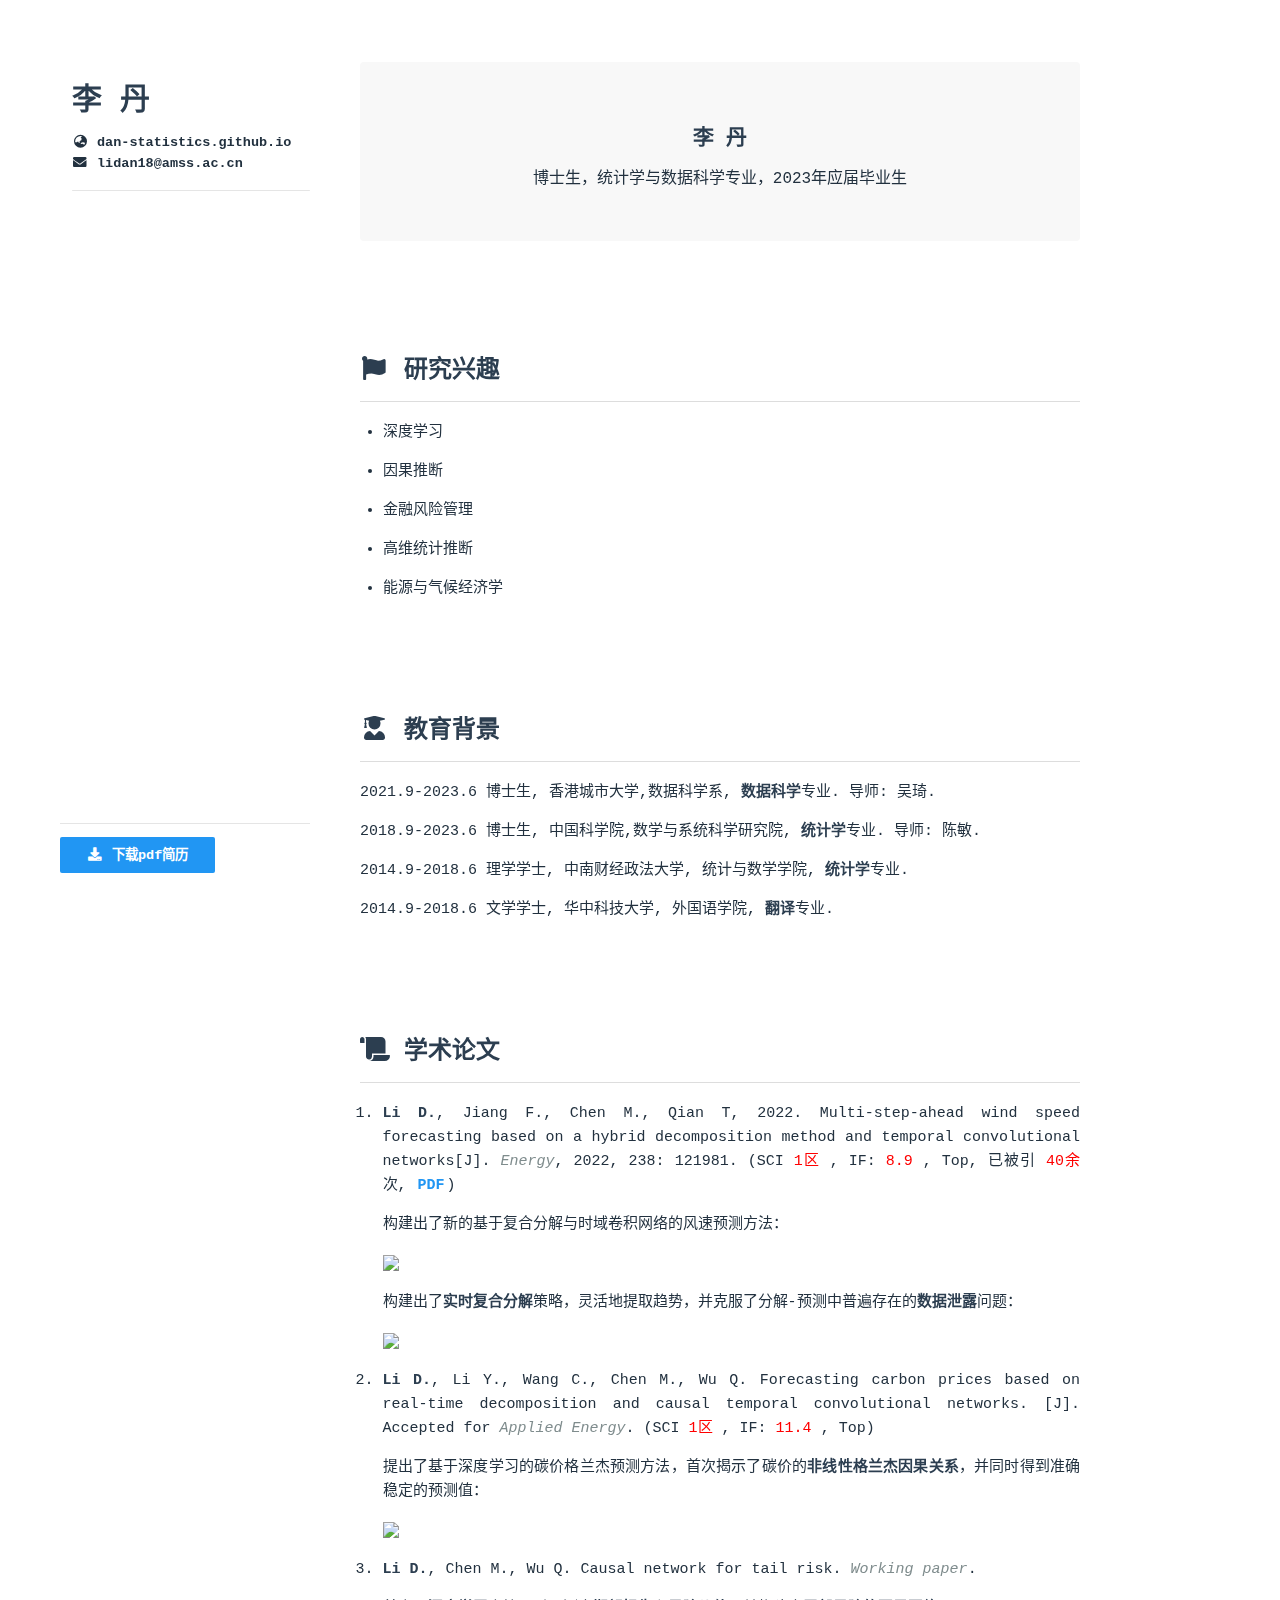
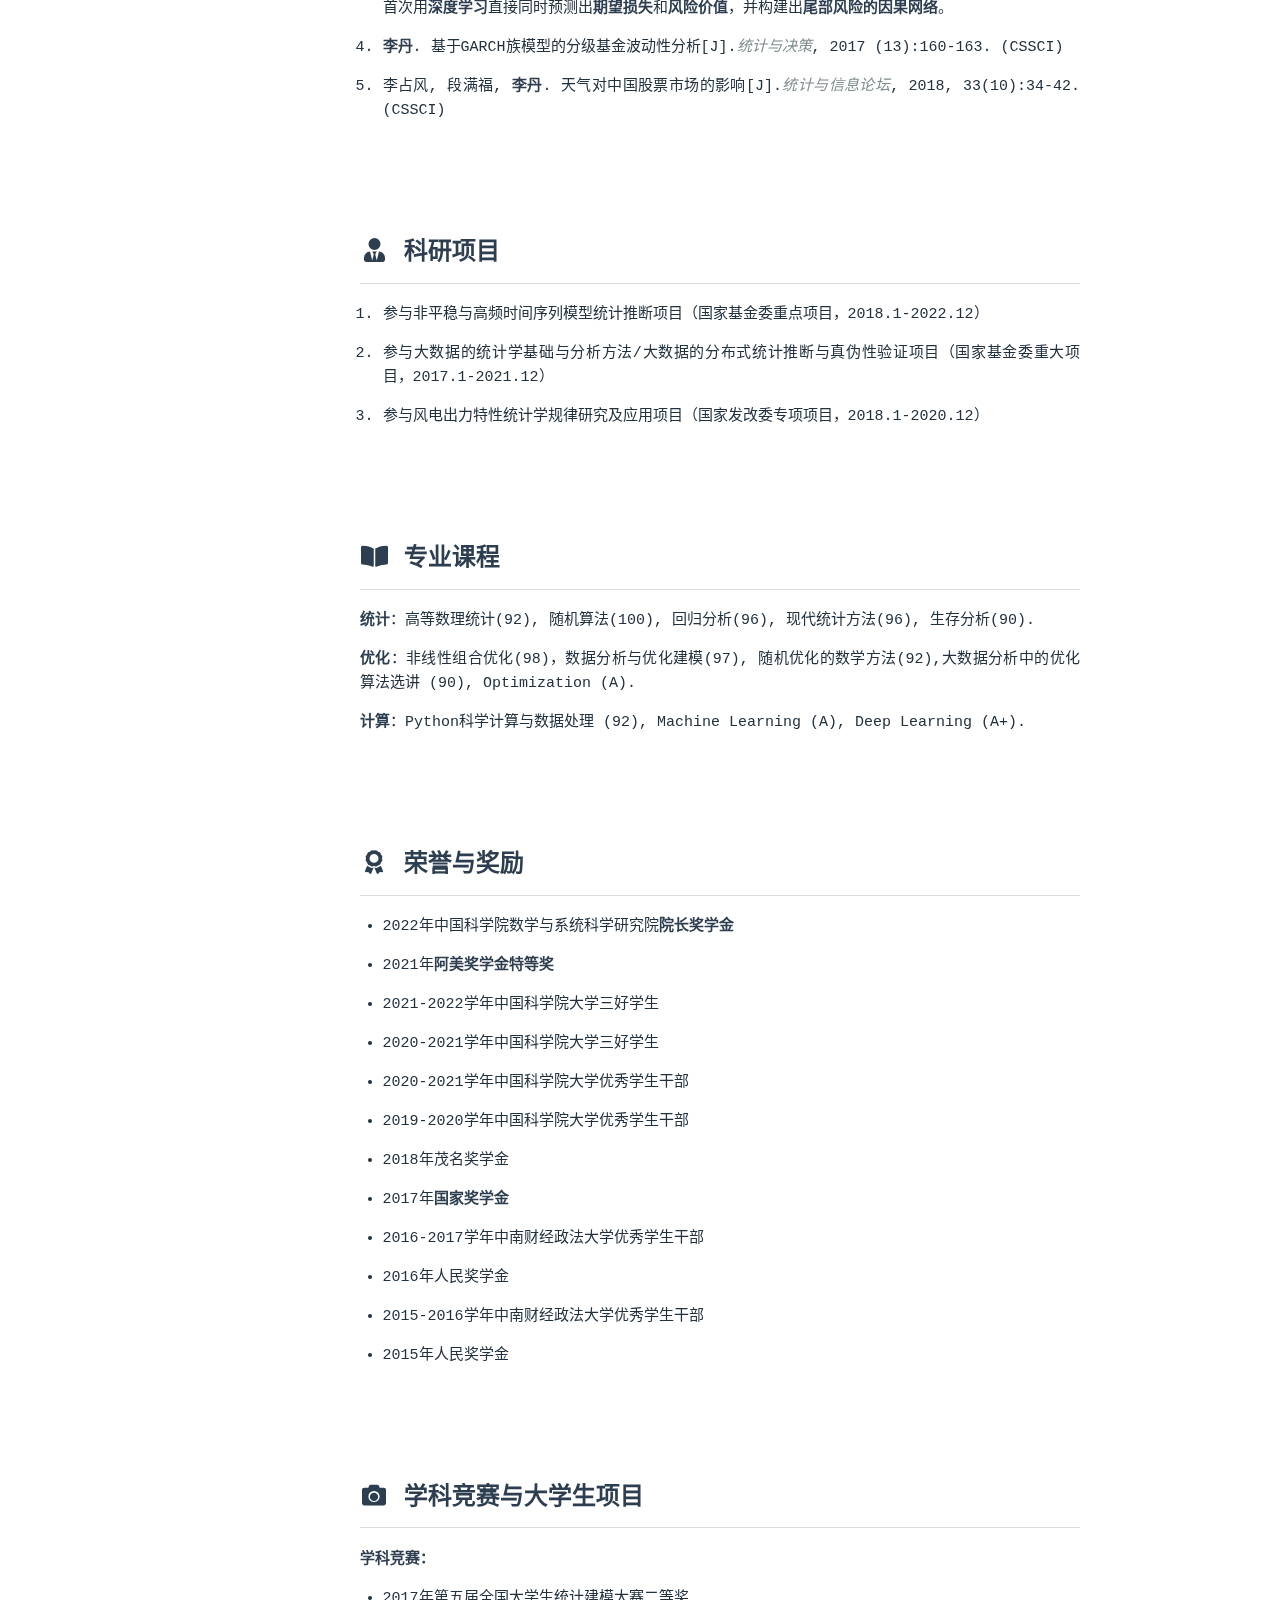
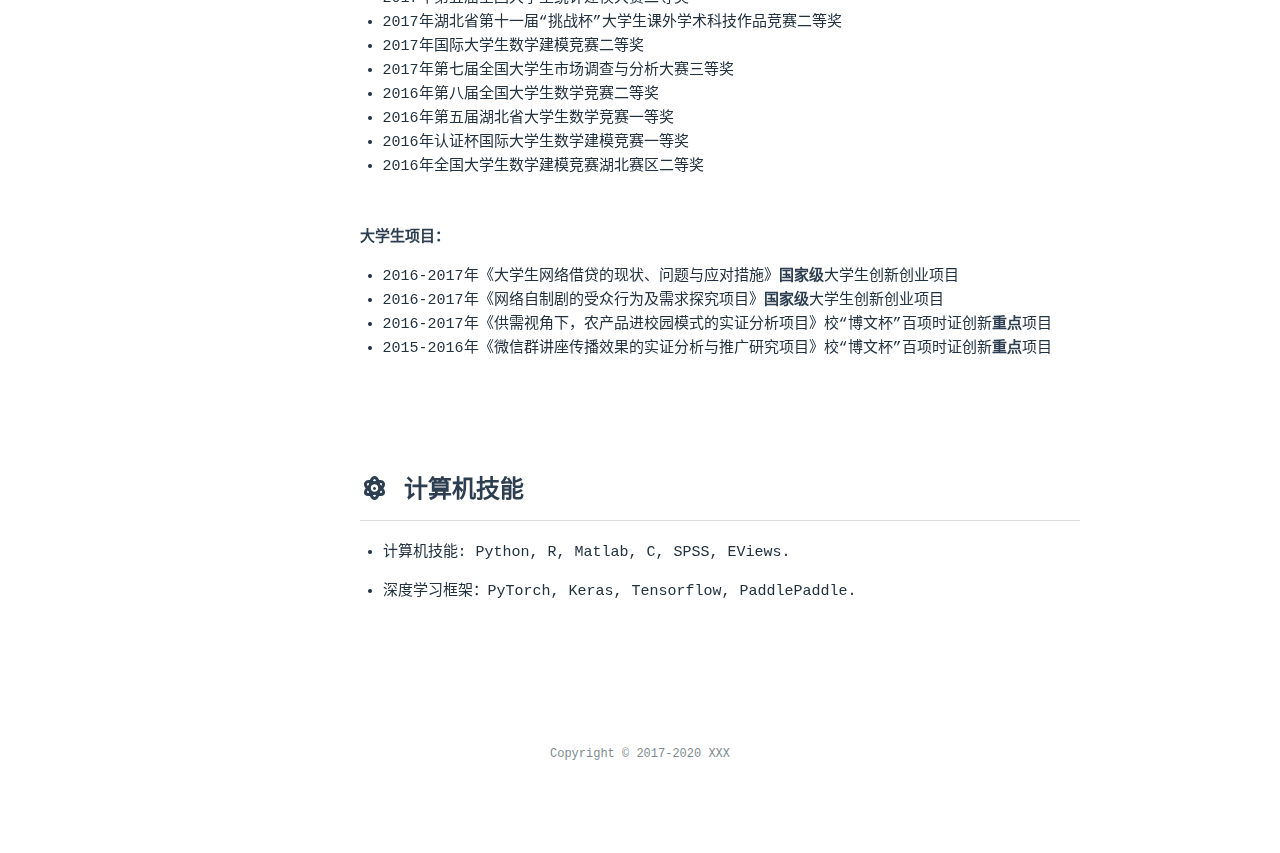
==== index.html @ 17d88d7f "update pages" ====
<!DOCTYPE html><html lang="zh-CN"><head><meta charset="utf-8"><meta name="robots" content="index,follow"><meta name="renderer" content="webkit"><meta name="force-rendering" content="webkit"><meta http-equiv="X-UA-Compatible" content="IE=Edge,chrome=1"><meta name="HandheldFriendly" content="True"><meta name="apple-mobile-web-app-capable" content="yes"><meta name="viewport" content="width=device-width,initial-scale=1,maximum-scale=1,user-scalable=no"><title>李 丹</title><meta name="keywords" content="简历"><meta name="description" content="博士生，统计学与数据科学专业，2023年应届毕业生"><meta name="theme-color" content="#FFFFFF"><meta name="msapplication-TileColor" content="#1BC3FB"><meta name="msapplication-config" content="https://cdn.jsdelivr.net/gh/xaoxuu/cdn-assets/favicon/browserconfig.xml"><link rel="shortcut icon" type="image/x-icon" href="https://cdn.jsdelivr.net/gh/xaoxuu/cdn-assets/favicon/favicon.ico"><link rel="icon" type="image/x-icon" sizes="32x32" href="https://cdn.jsdelivr.net/gh/xaoxuu/cdn-assets/favicon/favicon-32x32.png"><link rel="apple-touch-icon" type="image/png" sizes="180x180" href="https://cdn.jsdelivr.net/gh/xaoxuu/cdn-assets/favicon/apple-touch-icon.png"><link rel="mask-icon" color="#1BC3FB" href="https://cdn.jsdelivr.net/gh/xaoxuu/cdn-assets/favicon/safari-pinned-tab.svg"><link rel="manifest" href="https://cdn.jsdelivr.net/gh/xaoxuu/cdn-assets/favicon/site.webmanifest"><link rel="stylesheet" href="https://cdn.jsdelivr.net/npm/@fortawesome/fontawesome-free@5.12.1/css/all.min.css"><link rel="stylesheet" href="https://cdn.jsdelivr.net/npm/@fancyapps/fancybox@3.5/dist/jquery.fancybox.min.css"><link rel="stylesheet" href="/css/page.css"><meta name="generator" content="Hexo 5.3.0"></head><body class="docs"><div id="mobile-bar"><a class="menu-button fas fa-bars"></a><h2 class="nav-title">李 丹</h2><a class="menu-button right fas fa-download" target="_blank" rel="external nofollow noopener noreferrer" href="https://vc-dan.obs.cn-north-4.myhuaweicloud.com/Dan.pdf"></a></div><script src="https://cdn.jsdelivr.net/npm/vue@2.6/dist/vue.min.js"></script><script>Vue.config.productionTip=!1,window.PAGE_TYPE="resume"</script><div id="main" class="fix-sidebar"><div class="sidebar"><div class="sidebar-inner"><header class="header"><h2>李 丹</h2><div class="meta"><p><a target="_blank" rel="external nofollow noopener noreferrer" href="https://dan-statistics.github.io"><i class="fas fa-globe-asia fa-fw"></i>&nbsp;dan-statistics.github.io</a></p><p><a href="lidan18@amss.ac.cn"><i class="fas fa-envelope fa-fw"></i>&nbsp;lidan18@amss.ac.cn</a></p></div><hr><br></header><div class="list"><ul class="menu-root"><li><a href="/index.html" class="sidebar-link current"></a></li><li><a href="/en/index.html" class="sidebar-link current"></a></li></ul></div><div class="footer"><a class="button" target="_blank" rel="external nofollow noopener noreferrer" href="https://vc-dan.obs.cn-north-4.myhuaweicloud.com/Dan.pdf"><i class="fas fa-download fa-fw"></i> 下载pdf简历</a></div></div></div><div class="content with-sidebar"><div class="resume-header"><h1 class="resume-title">李 丹</h1><p class="description">博士生，统计学与数据科学专业，2023年应届毕业生</p></div><h2 id="研究兴趣"><a href="#研究兴趣" class="headerlink" title=" 研究兴趣"></a><i class="fas fa-flag"></i> 研究兴趣</h2><ul><li>深度学习</li></ul><ul><li>因果推断</li></ul><ul><li>金融风险管理</li></ul><ul><li>高维统计推断</li></ul><ul><li>能源与气候经济学</li></ul><h2 id="教育背景"><a href="#教育背景" class="headerlink" title=" 教育背景"></a><i class="fas fa-user-graduate"></i> 教育背景</h2><p>2021.9-2023.6 博士生, 香港城市大学,数据科学系, <strong>数据科学</strong>专业. 导师: 吴琦.</p><p>2018.9-2023.6 博士生, 中国科学院,数学与系统科学研究院, <strong>统计学</strong>专业. 导师: 陈敏.</p><p>2014.9-2018.6 理学学士, 中南财经政法大学, 统计与数学学院, <strong>统计学</strong>专业.</p><p>2014.9-2018.6 文学学士, 华中科技大学, 外国语学院, <strong>翻译</strong>专业.</p><h2 id="学术论文"><a href="#学术论文" class="headerlink" title=" 学术论文"></a><i class="fas fa-scroll"></i> 学术论文</h2><ol><li><p><strong>Li D.</strong>, Jiang F., Chen M., Qian T, 2022. Multi-step-ahead wind speed forecasting based on a hybrid decomposition method and temporal convolutional networks[J]. <em>Energy</em>, 2022, 238: 121981. (SCI <font color="red">1区 </font>, IF: <font color="red">8.9 </font>, Top, 已被引<font color="red"> 40余 </font>次, <a target="_blank" rel="external nofollow noopener noreferrer" href="https://doi.org/10.1016/j.energy.2021.121981">PDF</a>)</p><p>构建出了新的基于复合分解与时域卷积网络的风速预测方法：</p><img decoding="async" src="https://img.vim-cn.com/92/d570170f4f12e1ee829ca0e85a7dffeb77343a.svg" data-original="https://vc-dan.obs.cn-north-4.myhuaweicloud.com/Alg.jpeg" width="90%" div align="center"><br><p>构建出了<strong>实时复合分解</strong>策略，灵活地提取趋势，并克服了分解-预测中普遍存在的<strong>数据泄露</strong>问题：</p><img decoding="async" src="https://img.vim-cn.com/92/d570170f4f12e1ee829ca0e85a7dffeb77343a.svg" data-original="https://vc-dan.obs.cn-north-4.myhuaweicloud.com/Alg2.jpeg" width="90%" div align="center"></li><li><p><strong>Li D.</strong>, Li Y., Wang C., Chen M., Wu Q. Forecasting carbon prices based on real-time decomposition and causal temporal convolutional networks. [J]. Accepted for <em>Applied Energy</em>. (SCI <font color="red">1区 </font>, IF: <font color="red">11.4 </font>, Top)</p><p>提出了基于深度学习的碳价格兰杰预测方法，首次揭示了碳价的<strong>非线性格兰杰因果关系</strong>，并同时得到准确稳定的预测值：</p><img decoding="async" src="https://img.vim-cn.com/92/d570170f4f12e1ee829ca0e85a7dffeb77343a.svg" data-original="https://vc-dan.obs.cn-north-4.myhuaweicloud.com/Carbon_Alg.jpeg" width="90%" div align="center"></li></ol><ol start="3"><li><p><strong>Li D.</strong>, Chen M., Wu Q. Causal network for tail risk. <em>Working paper</em>.</p><p>首次用<strong>深度学习</strong>直接同时预测出<strong>期望损失</strong>和<strong>风险价值</strong>，并构建出<strong>尾部风险的因果网络</strong>。</p></li></ol><ol start="4"><li><strong>李丹</strong>. 基于GARCH族模型的分级基金波动性分析[J].<em>统计与决策</em>, 2017 (13):160-163. (CSSCI)</li></ol><ol start="5"><li>李占风, 段满福, <strong>李丹</strong>. 天气对中国股票市场的影响[J].<em>统计与信息论坛</em>, 2018, 33(10):34-42. (CSSCI)</li></ol><h2 id="科研项目"><a href="#科研项目" class="headerlink" title=" 科研项目"></a><i class="fas fa-user-tie"></i> 科研项目</h2><ol><li>参与非平稳与高频时间序列模型统计推断项目（国家基金委重点项目，2018.1-2022.12）</li></ol><ol start="2"><li>参与大数据的统计学基础与分析方法/大数据的分布式统计推断与真伪性验证项目（国家基金委重大项目，2017.1-2021.12）</li></ol><ol start="3"><li>参与风电出力特性统计学规律研究及应用项目（国家发改委专项项目，2018.1-2020.12）</li></ol><h2 id="专业课程"><a href="#专业课程" class="headerlink" title=" 专业课程"></a><i class="fas fa-book-open"></i> 专业课程</h2><p><strong>统计</strong>：⾼等数理统计(92), 随机算法(100), 回归分析(96), 现代统计⽅法(96), ⽣存分析(90).</p><p><strong>优化</strong>：⾮线性组合优化(98)，数据分析与优化建模(97), 随机优化的数学⽅法(92),⼤数据分析中的优化算法选讲 (90), Optimization (A).</p><p><strong>计算</strong>：Python科学计算与数据处理 (92), Machine Learning (A), Deep Learning (A+).</p><h2 id="荣誉与奖励"><a href="#荣誉与奖励" class="headerlink" title=" 荣誉与奖励"></a><i class="fas fa-award"></i> 荣誉与奖励</h2><ul><li><p>2022年中国科学院数学与系统科学研究院<strong>院长奖学⾦</strong></p></li><li><p>2021年<strong>阿美奖学⾦特等奖</strong></p></li><li><p>2021-2022学年中国科学院⼤学三好学⽣</p></li><li><p>2020-2021学年中国科学院⼤学三好学⽣</p></li><li><p>2020-2021学年中国科学院⼤学优秀学⽣⼲部</p></li><li><p>2019-2020学年中国科学院⼤学优秀学⽣⼲部</p></li><li><p>2018年茂名奖学⾦</p></li><li><p>2017年<strong>国家奖学⾦</strong></p></li><li><p>2016-2017学年中南财经政法⼤学优秀学⽣⼲部</p></li><li><p>2016年⼈民奖学⾦</p></li><li><p>2015-2016学年中南财经政法⼤学优秀学⽣⼲部</p></li><li><p>2015年⼈民奖学⾦</p></li></ul><h2 id="学科竞赛与大学生项目"><a href="#学科竞赛与大学生项目" class="headerlink" title=" 学科竞赛与大学生项目"></a><i class="fas fa-camera"></i> 学科竞赛与大学生项目</h2><p><strong>学科竞赛：</strong></p><ul><li>2017年第五届全国大学生统计建模大赛二等奖</li><li>2017年湖北省第十一届“挑战杯”大学生课外学术科技作品竞赛二等奖</li><li>2017年国际大学生数学建模竞赛二等奖</li><li>2017年第七届全国大学生市场调查与分析大赛三等奖</li><li>2016年第八届全国大学生数学竞赛二等奖</li><li>2016年第五届湖北省大学生数学竞赛一等奖</li><li>2016年认证杯国际大学生数学建模竞赛一等奖</li><li>2016年全国大学生数学建模竞赛湖北赛区二等奖</li></ul><br><p><strong>大学生项目：</strong></p><ul><li>2016-2017年《大学生网络借贷的现状、问题与应对措施》<strong>国家级</strong>大学生创新创业项目</li><li>2016-2017年《网络自制剧的受众行为及需求探究项目》<strong>国家级</strong>大学生创新创业项目</li><li>2016-2017年《供需视角下，农产品进校园模式的实证分析项目》校“博文杯”百项时证创新<strong>重点</strong>项目</li><li>2015-2016年《微信群讲座传播效果的实证分析与推广研究项目》校“博文杯”百项时证创新<strong>重点</strong>项目</li></ul><h2 id="计算机技能"><a href="#计算机技能" class="headerlink" title=" 计算机技能"></a><i class="fas fa-atom"></i> 计算机技能</h2><ul><li><p>计算机技能: Python, R, Matlab, C, SPSS, EViews.</p></li><li><p>深度学习框架：PyTorch, Keras, Tensorflow, PaddlePaddle.</p></li></ul></div></div><script src="https://cdn.jsdelivr.net/gh/xaoxuu/hexo-theme-resume@1.0.0/source/js/smooth-scroll.min.js"></script><footer id="footer"><p></p><p><a href="/">Copyright © 2017-2020 XXX</a></p><p></p></footer><script src="https://cdn.jsdelivr.net/npm/jquery@3.5/dist/jquery.min.js"></script><script src="https://cdn.jsdelivr.net/gh/xaoxuu/hexo-theme-resume@1.0.0/source/js/common.js"></script><script src="https://cdn.jsdelivr.net/gh/xaoxuu/hexo-theme-resume@1.0.0/source/js/css.escape.js"></script><script src="https://cdn.jsdelivr.net/gh/fancyapps/fancybox@3.5/dist/jquery.fancybox.min.js"></script><script>let LAZY_LOAD_IMAGE="[object Object]";$("body").find("fancybox").find("img").each(function(){var t=document.createElement("a");$(t).attr("data-fancybox","gallery"),$(t).attr("href",$(this).attr("src")),LAZY_LOAD_IMAGE&&$(t).attr("href",$(this).attr("data-original")),$(this).wrap(t)})</script><script>window.imageLazyLoadSetting={isSPA:!1,processImages:null}</script><script>window.addEventListener("load",function(){var t=/\.(gif|jpg|jpeg|tiff|png)$/i,r=/^data:image\/[a-z]+;base64,/;Array.prototype.slice.call(document.querySelectorAll("img[data-original]")).forEach(function(a){var e=a.parentNode;"A"===e.tagName&&(e.href.match(t)||e.href.match(r))&&(e.href=a.dataset.original)})})</script><script>!function(n){n.imageLazyLoadSetting.processImages=i;var e=n.imageLazyLoadSetting.isSPA,r=Array.prototype.slice.call(document.querySelectorAll("img[data-original]"));function i(){e&&(r=Array.prototype.slice.call(document.querySelectorAll("img[data-original]")));for(var t,a=0;a<r.length;a++)0<=(t=(t=r[a]).getBoundingClientRect()).bottom&&0<=t.left&&t.top<=(n.innerHeight||document.documentElement.clientHeight)&&function(){var e=r[a],t=e,n=function(){r=r.filter(function(t){return e!==t})},i=new Image,o=t.getAttribute("data-original");i.onload=function(){t.src=o,n()},i.src=o}()}i(),n.addEventListener("scroll",function(){var t=i,e=n;clearTimeout(t.tId),t.tId=setTimeout(function(){t.call(e)},500)})}(this)</script><script>'use strict';'serviceWorker'in navigator&&navigator.serviceWorker.register('service-worker.js').then(function(a){a.onupdatefound=function(){var b=a.installing;b.onstatechange=function(){switch(b.state){case'installed':navigator.serviceWorker.controller?console.log('New or updated content is available.'):console.log('Content is now available offline!');break;case'redundant':console.error('The installing service worker became redundant.');}}}}).catch(function(a){console.error('Error during service worker registration:',a)});
</script></body></html>
---- css/page.css ----
/* build time:Mon Dec 05 2022 12:27:07 GMT+0800 (中国标准时间)*/
@font-face{font-family:Courier;src:url(https://cdn.jsdelivr.net/gh/xaoxuu/cdn-fonts/Courier/Courier.dfont);font-weight:300}.gutter pre{color:rgba(0,0,0,.4)}pre{color:#444}pre .constant,pre .function .keyword{color:#0092db}pre .attribute,pre .keyword{color:#e96900}pre .literal,pre .number{color:#ae81ff}pre .change,pre .clojure .built_in,pre .flow,pre .lisp .title,pre .nginx .title,pre .tag,pre .tag .title,pre .tex .special,pre .winutils{color:#2973b7}pre .class .title{color:#2c3e50}pre .regexp,pre .symbol,pre .symbol .string,pre .value{color:#42b983}pre .title{color:#a6e22e}pre .type{color:#2395f3}pre .addition,pre .apache .cbracket,pre .apache .tag,pre .attr_selector,pre .built_in,pre .django .filter .argument,pre .django .template_tag,pre .django .variable,pre .envvar,pre .haskell .type,pre .javadoc,pre .preprocessor,pre .prompt,pre .pseudo,pre .ruby .class .parent,pre .smalltalk .array,pre .smalltalk .class,pre .smalltalk .localvars,pre .sql .aggregate,pre .stream,pre .string,pre .subst,pre .tag .value,pre .tex .command{color:#42b983}pre .apache .sqbracket,pre .comment,pre .deletion,pre .doctype,pre .java .annotation,pre .pi,pre .python .decorator,pre .shebang,pre .template_comment,pre .tex .formula{color:#888}pre .coffeescript .javascript,pre .javascript .xml,pre .tex .formula,pre .xml .cdata,pre .xml .css,pre .xml .javascript,pre .xml .vbscript{opacity:.5}body{font-family:Courier,Menlo,Monaco,"Helvetica Neue",Arial,sans-serif;font-size:15px;-webkit-font-smoothing:antialiased;-moz-osx-font-smoothing:grayscale;color:#22313f;background-color:#fff;margin:0}body.docs{padding-top:0}@media screen and (max-width:900px){body.docs{padding-top:0}}hr{border:0;border-radius:1px;border-bottom:1px solid rgba(0,0,0,.1)}a{text-decoration:none;color:#22313f}img{border:none}h1,h2,h3,h4,strong{font-weight:600;color:#2c3e50}code,pre{font-family:Menlo,Monaco,courier,monospace,Arial,sans-serif;font-size:.8em;-webkit-font-smoothing:initial;-moz-osx-font-smoothing:initial}code{color:#e96900;background-color:#ebf4fd;border:1px solid #bfdcf9;padding:3px 4px 1px 4px;margin:0 2px;border-radius:2px;word-break:break-all}em{color:#7f8c8d}.button{padding:.32em 2em;line-height:2em;border-radius:2px;display:inline-block;color:#fff;background-color:#2196f3;transition:all .15s ease;box-sizing:border-box}.button.white{background-color:#fff;color:#2196f3!important}.button.clear{background:rgba(0,0,0,0)}.button.gray{background-color:#999}.button:hover{color:#fff!important}.button.active,.button:hover{background:#0c82df;box-shadow:0 4px 8px rgba(0,0,0,.12),0 8px 16px rgba(0,0,0,.12),0 16px 32px rgba(0,0,0,.12)}.button:active{box-shadow:0 2px 4px rgba(0,0,0,.1)}.highlight{overflow-x:auto;background-color:#ebf4fd;padding:0;line-height:1.1em;border-radius:4px;position:relative}.highlight table,.highlight td,.highlight tr{width:100%;border-collapse:collapse;padding:0;margin:0}.highlight .gutter{width:1.5em;background:#d5e8fb}.highlight .gutter pre{text-align:right;padding:0 1em;background-color:rgba(0,0,0,0);line-height:1.5em}.highlight .code pre{background:#ebf4fd;padding:1.5em;line-height:1.5em;margin:0}.highlight .code .line{min-height:1.5em}.highlight .code.code:before{content:" ";position:absolute;top:0;right:0;color:rgba(0,0,0,.4);text-align:right;font-size:.75em;padding:5px 10px 0;line-height:15px;height:15px}.highlight.c .code:before{content:"C"}.highlight.swift .code:before{content:"SWIFT"}.highlight.objc .code:before{content:"OBJECTIVE-C"}.highlight.html .code:before{content:"HTML"}.highlight.js .code:before{content:"JS"}.highlight.bash .code:before{content:"BASH"}.highlight.shell .code:before{content:"SHELL"}.highlight.css .code:before{content:"CSS"}.highlight.stylus .code:before{content:"STYLUS"}.highlight.less .code:before{content:"LESS"}.highlight.java .code:before{content:"JAVA"}.highlight.python .code:before{content:"PYTHON"}.highlight.yaml .code:before{content:"YAML"}.hljs{background:0 0!important}#main{position:relative;z-index:1;padding:0 60px 30px;overflow-x:hidden}#nav .nav-link{cursor:pointer}#nav .nav-dropdown-container .nav-link:hover:not(.current){border-bottom:none}#nav .nav-dropdown-container:hover .nav-dropdown{display:block}#nav .nav-dropdown-container.ecosystem,#nav .nav-dropdown-container.language{margin-left:20px}#nav .nav-dropdown-container .arrow{pointer-events:none}#nav .nav-dropdown{display:none;box-sizing:border-box;max-height:calc(100vh - 60px);overflow-y:auto;position:absolute;top:100%;right:-15px;background-color:#fff;padding:10px 0;border:1px solid #ddd;border-bottom-color:#ccc;text-align:left;border-radius:4px;white-space:nowrap}#nav .nav-dropdown li{line-height:1.8em;margin:0;display:block}#nav .nav-dropdown li>ul{padding-left:0}#nav .nav-dropdown li:first-child h4{margin-top:0;padding-top:0;border-top:0}#nav .nav-dropdown a,#nav .nav-dropdown h4{padding:0 24px 0 20px}#nav .nav-dropdown h4{font-size:.78em;color:rgba(44,62,80,.45);margin:.45em 0 0;padding-top:.45em;border-top:1px solid #eee}#nav .nav-dropdown a{color:#3a5169;font-size:.95em;font-weight:700;display:block}#nav .nav-dropdown a:hover{color:#2196f3}#nav .arrow{display:inline-block;vertical-align:middle;margin-top:-1px;margin-left:6px;margin-right:-14px;width:0;height:0;border-left:4px solid transparent;border-right:4px solid transparent;border-top:5px solid #ccc}sup.beta.beta{font-size:.6em;margin-left:.7em;text-transform:uppercase;opacity:.6}@media print{body{color:#000}.highlight{padding:0;page-break-inside:avoid}.highlight .code pre{color:#000;background-color:#fff;border-style:solid;border-width:2px 2px 2px 2px;border-color:#e8e8e8;page-break-inside:avoid}h1,h2,h3,h4,h5{color:#000;page-break-after:avoid;page-break-before:avoid}img{page-break-inside:avoid}h2+p{page-break-before:avoid}a:link:after,a:visited:after{content:none}}#comments #valine_container .info{display:none}#footer{padding:40px 0 80px;color:#7f8c8d;text-align:center}#footer p{font-size:.8em}#footer a{color:#7f8c8d;transition:all .2s ease;-moz-transition:all .2s ease;-webkit-transition:all .2s ease;-o-transition:all .2s ease}#footer a:hover{color:#ff5722!important}#footer .social-wrapper{display:flex;justify-content:center;flex-wrap:wrap}#footer .social-wrapper a{position:relative;display:inline-block;text-align:center;display:flex;justify-content:center;align-items:center;flex-wrap:wrap;width:1.2em;height:1.2em;margin:4px;padding:.5em;border-radius:50%;background-color:transparent;transition:all .28s ease;-moz-transition:all .28s ease;-webkit-transition:all .28s ease;-o-transition:all .28s ease}#footer .social-wrapper a:hover{color:#2196f3;background-color:#e6f2fc}#header{background-color:#fff;height:40px;padding:10px 60px;position:relative;z-index:100;box-shadow:0 1px 1px rgba(0,0,0,.12),0 2px 2px rgba(0,0,0,.08)}body.docs #header{position:fixed;width:100%;top:0}body.docs #nav{position:fixed}#nav{list-style-type:none;margin:0;padding:0;position:absolute;right:30px;top:10px;height:40px;line-height:40px}#nav .break{display:none}#nav li{display:inline-block;position:relative;margin:0 .6em}#nav .seperator{margin:.3em;display:inline}#nav .nav-dropdown .nav-link.current,#nav .nav-dropdown .nav-link:hover{border-bottom:none}#nav .nav-dropdown .nav-link.current::after{content:"";width:0;height:0;border-left:5px solid #2196f3;border-top:3px solid transparent;border-bottom:3px solid transparent;position:absolute;top:50%;margin-top:-4px;left:8px}.nav-link{padding-bottom:3px;white-space:nowrap}.nav-link.current,.nav-link:hover{border-bottom:3px solid #2196f3}.nav-link.contribute,.nav-link.team{margin-left:10px}.new-label{position:absolute;top:3px;left:110%;background-color:#2196f3;color:#fff;line-height:16px;height:16px;font-size:9px;font-weight:700;font-family:Menlo,Monaco,courier,monospace,Arial,sans-serif;padding:1px 4px 0 6px;border-radius:4px}.search-query{height:30px;line-height:30px;box-sizing:border-box;padding:0 15px 0 30px;border:1px solid #e3e3e3;color:#2c3e50;outline:0;border-radius:15px;margin-right:10px;transition:border-color .2s ease;background:#fff url(/assets/img/search.png) 8px 5px no-repeat;background-size:20px;vertical-align:middle!important}.search-query:focus{border-color:#2196f3}#logo{display:inline-block;font-size:1.8em;line-height:40px;color:rgba(33,150,243,.9);font-family:Courier,Menlo,Monaco,"Helvetica Neue",Arial,sans-serif,cursive;font-weight:500}#logo img{vertical-align:middle;margin-right:6px;width:40px;height:40px;display:none}#mobile-bar{position:fixed;top:0;left:0;width:100%;height:54px;background-color:#fff;z-index:9;display:none;box-shadow:0 1px 2px rgba(0,0,0,.12);transition:all .5s ease;-moz-transition:all .5s ease;-webkit-transition:all .5s ease;-o-transition:all .5s ease}#mobile-bar .nav-title{font-family:Courier,Menlo,Monaco,"Helvetica Neue",Arial,sans-serif;font-size:1.1em;line-height:52px;color:#2c3e50;display:flex;margin:2px 54px 0 54px}#mobile-bar .menu-button{position:absolute;width:54px;height:54px;display:flex;align-items:center;justify-content:center;font-size:1.25em}#mobile-bar .menu-button.right{font-size:1.1em;top:0;right:0}#mobile-bar .logo{opacity:1;position:absolute;width:38px;height:38px;border-radius:50%;top:8px;right:16px;background-size:38px}#mobile-bar .logo img{width:38px;height:38px;border-radius:50%}@media print{#header{display:none}}.sidebar{position:absolute;top:0;left:0;bottom:0;overflow-x:hidden;overflow-y:auto;-webkit-overflow-scrolling:touch;-ms-overflow-style:none}.sidebar header{padding-top:60px;padding-left:12px}.sidebar header h2{margin-bottom:0;font-size:2em}.sidebar header .meta{margin:16px 0;font-size:.9em}.sidebar header p{margin:2px 0;line-height:1.4em;font-size:1em}.sidebar header a{margin:0;display:inline;transition:all .2s ease;-moz-transition:all .2s ease;-webkit-transition:all .2s ease;-o-transition:all .2s ease}.sidebar header a:hover{color:#ff5722!important}.sidebar a{font-weight:700;font-size:1em}.sidebar h2{margin-top:.2em}.sidebar p.job{margin-top:8px;font-weight:700;color:#2196f3}.sidebar ul{list-style-type:none;margin:0;line-height:1.5em;padding-left:1em}.sidebar ul a{font-weight:inherit;font-size:1.2em;transition:all .2s ease;-moz-transition:all .2s ease;-webkit-transition:all .2s ease;-o-transition:all .2s ease}.sidebar ul a:hover{color:#ff5722!important}.sidebar li{margin-top:.5em}.sidebar .sidebar-inner{width:250px;padding:8px 20px 60px 60px;margin-bottom:4em}.sidebar .sidebar-inner .footer{padding:1em 0 2em 0;bottom:0;position:fixed;background:#fff;width:inherit}.sidebar .version-select{vertical-align:middle;margin-left:5px}.sidebar .menu-root{padding-left:0;font-weight:700}.sidebar .menu-sub{font-size:.85em}.sidebar .menu-sub ul{font-weight:400}.sidebar .sidebar-link{color:#7f8c8d}.sidebar .sidebar-link.current{font-weight:600;color:#2196f3}.sidebar .sidebar-link.new:after{content:"NEW";display:inline-block;font-size:10px;font-weight:600;color:#fff;background-color:#2196f3;line-height:14px;padding:0 4px;border-radius:3px;margin-left:5px;vertical-align:middle;position:relative;top:-1px}.sidebar .sidebar-link:hover{border-bottom:2px solid #2196f3}.sidebar .section-link.active{font-weight:700;color:#2196f3}.sidebar .main-menu{margin-bottom:20px;display:none;padding-left:0}.sidebar .main-menu .seperator{background:#12f;display:none}.sidebar .nav-dropdown h4{font-weight:400;margin:0}@media screen and (max-width:900px){.sidebar{position:fixed;z-index:10;background-color:#fff;height:100%;top:0;left:0;box-shadow:1px 0 2px rgba(0,0,0,.08),2px 0 4px rgba(0,0,0,.08),4px 0 8px rgba(0,0,0,.06),8px 0 16px rgba(0,0,0,.06);transition:all .4s cubic-bezier(.4,0,0,1);-webkit-transform:translate(-280px,0);transform:translate(-280px,0)}.sidebar .sidebar-inner{padding:8px 8px 60px 16px;box-sizing:border-box}.sidebar .sidebar-inner .footer{display:none}.sidebar .sidebar-inner-index{padding:8px 8px 60px 16px}.sidebar .search-query{width:200px;margin-bottom:10px}.sidebar .main-menu{display:block}.sidebar .list{margin:0 auto}.sidebar.open{-webkit-transform:translate(0,0);transform:translate(0,0);width:280px}.sidebar.open .header{padding-top:30px}}@media print{.sidebar{display:none}}.content details h2{text-align:center;margin-top:0}.content .style-enforcement,.content .style-example,.content details{border-radius:4px;margin:1.6em 0;padding:1.6em}.content .style-enforcement h4,.content .style-example h4,.content details h4{margin-top:0}.content .style-enforcement figure:last-child,.content .style-enforcement p:last-child,.content .style-example figure:last-child,.content .style-example p:last-child,.content details figure:last-child,.content details p:last-child{margin-bottom:0;padding-bottom:0}.content .style-example h3{margin-top:2em}.content .style-example.example{background:rgba(136,136,136,.08)}.content .style-example.example h4{color:#6d6d6d}.content .style-example.example-bad{background:rgba(212,133,130,.08)}.content .style-example.example-bad h4{color:#a17471}.content .style-example.example-good{background:rgba(95,163,104,.08)}.content .style-example.example-good h4{color:#5c735f}.style-enforcement,details{background-color:rgba(136,136,136,.08)}details{display:block;position:relative}details:not([open]) summary::after{content:"..."}details:not([open]) summary:hover{background:rgba(255,255,255,.3)}summary{cursor:pointer;padding:1.6em;margin:-1.6em;outline:0}summary>h4{display:inline-block;margin:0}.style-enforcement table{width:100%;background-color:#ebf4fd;border-radius:4px}.style-enforcement td,.style-enforcement th{padding:.4em;text-align:center}.style-enforcement th{padding-bottom:.2em}.style-enforcement td{padding-top:.2em}.style-rule-tag{background-color:#ebf4fd;border-radius:4px;font-size:.9em;color:#5c735f;font-weight:600;text-transform:uppercase;padding:.1em .4em}a>.style-rule-tag{color:#2196f3}sup{text-transform:uppercase;font-size:.7em;margin-left:1em;pointer-events:all;position:absolute}[data-p="a"]{color:#6b2a2a}[data-p="b"]{color:#8c480a}[data-p="c"]{color:#2b5a99}[data-p="d"]{content:#3f536d}.readmore{background-color:#ebf4fd;padding:1em;border-radius:2px;color:#52a1f8;position:relative}.readmore a{margin:0 4px;width:100%;color:#52a1f8!important;position:relative;transition:all .2s ease;-moz-transition:all .2s ease;-webkit-transition:all .2s ease;-o-transition:all .2s ease}.readmore a:first-child{margin-left:0}.readmore a:hover{color:#ff5722!important}#header{transition:background-color .3s ease-in-out}.content{position:relative;padding:46px 0;max-width:720px;margin:0 auto;padding-left:40px;text-align:justify}.content.api>a:first-of-type>h2{margin-top:0;padding-top:0}.content.api ul{padding-left:1.25em;line-height:1.4em}.content.api ul p:not(.tip),.content.api ul ul{padding-bottom:0;margin:1.2em 0}.content .button{color:#fff}.content .button:hover{color:#fff!important}.content fancybox{display:flex}.content fancybox a{margin:0 1px}.content fancybox img{border-radius:2px}@media screen and (max-width:425px){.content fancybox a{margin:0 .5px}.content fancybox img{border-radius:1px}}.content img{max-width:100%}.content span.light{color:#7f8c8d}.content span.info{font-size:.85em;display:inline-block;vertical-align:middle;width:280px;margin-left:20px}.content h2,.content h3{pointer-events:none}.content h2 i,.content h3 i{text-align:center;width:28px;padding-right:2px}.content h2 a,.content h2 button,.content h3 a,.content h3 button{pointer-events:auto;color:#2c3e50}.content h2:before,.content h3:before{content:"";display:block;visibility:hidden;height:24px}.content h2{margin:3.5em 0 .8em;padding-bottom:.7em;border-bottom:1px solid #ddd;font-size:1.6em}@media screen and (max-width:425px){.content h2{font-size:1.4em}}.content h2 a{color:#2c3e50}.content h3{margin:3rem 0 0;line-height:1.2;position:relative;font-size:1.4em}@media screen and (max-width:425px){.content h3{font-size:1.3em}}.content h3 a,.content h3 button{color:#2196f3}.content h3>a:before{color:#2196f3;position:absolute;left:-.7em;padding-right:.5em;font-size:1.2em;line-height:1;font-weight:700}.content h2+h3{margin-top:0}.content h4{margin:2rem 0 0;color:#22313f;font-size:16px}.content figure{margin:1.2em 0}.content ol,.content p,.content ul{line-height:1.6em;position:relative;z-index:1}.content ol,.content ul{padding-left:1.5em;position:inherit}.content ol.center,.content ul.center{justify-content:center}.content ol.pure,.content ul.pure{padding:0;display:flex;flex-wrap:wrap;align-items:stretch}.content ol.pure li,.content ul.pure li{margin:8px;display:flex;width:86px;flex-direction:column;align-items:stretch;vertical-align:middle;text-align:center;font-size:.8em;line-height:1.2em;overflow:hidden}.content ol.pure li a,.content ul.pure li a{display:flex;flex-direction:column;align-items:center;text-align:center;color:#2c3e50}.content ol.pure li img,.content ul.pure li img{margin-bottom:8px}.content ol.pure.rounded img,.content ul.pure.rounded img{border-radius:25%}.content ol.pure.circle img,.content ul.pure.circle img{border-radius:50%}@media screen and (max-width:900px){.content ol.pure.about,.content ul.pure.about{justify-content:center}}.content i.fa-fw{text-align:justify}.content a{word-break:break-all;color:#2196f3;font-weight:600;transition:all .2s ease;-moz-transition:all .2s ease;-webkit-transition:all .2s ease;-o-transition:all .2s ease}.content a:hover{color:#ff5722!important}.content blockquote{margin:16px 0;padding:16px;border-left:4px solid #2196f3;background-color:#e6f2fc;border-radius:4px}.content blockquote p{margin-left:0;margin-bottom:0;padding-bottom:0}.content blockquote p:first-child{margin-top:0}.content iframe{margin:1em 0}.content>table{word-break:break-all;border-spacing:0;border-collapse:collapse;margin:1.2em auto;width:100%;overflow-x:auto}.content>table td,.content>table th{line-height:1.5em;padding:.4em .8em;border:none;border:1px solid #ddd}.content>table td div:before,.content>table th div:before{display:inline-block;font:normal normal normal 14px/1 FontAwesome;font-size:inherit;text-rendering:auto;-webkit-font-smoothing:antialiased;width:20px;height:16px;text-align:center}.content>table td div a,.content>table th div a{color:inherit}.content>table td div a:hover,.content>table th div a:hover{color:inherit!important;text-decoration:underline}.content>table td div.unknown,.content>table th div.unknown{color:#ffbd2d}.content>table td div.unknown:before,.content>table th div.unknown:before{content:"\f0ac"}.content>table td div.unsafe,.content>table th div.unsafe{color:#ff6058}.content>table td div.unsafe:before,.content>table th div.unsafe:before{content:"\f059"}.content>table td div.safe,.content>table th div.safe{color:#28c940}.content>table td div.safe:before,.content>table th div.safe:before{content:"\f023"}.content>table td div.plain:before,.content>table th div.plain:before{content:"";width:0}.content>table td div.safe.apple:before,.content>table th div.safe.apple:before{content:"\f179"}.content>table td div.safe.google:before,.content>table th div.safe.google:before{content:"\f1a0"}.content>table td div.safe.local:before,.content>table th div.safe.local:before{content:"\f07c"}.content>table td div.safe.github:before,.content>table th div.safe.github:before{content:"\f09b"}.content>table th{font-weight:700;text-align:left}.content>table th,.content>table tr:nth-child(2n){background-color:#f8f8f8}.content>table th code,.content>table tr:nth-child(2n) code{background-color:#efefef}.content p.success,.content p.tip{margin:16px 0;padding:16px;border-left-width:4px;border-left-style:solid;background-color:#f8f8f8;position:relative;border-bottom-right-radius:4px;border-top-right-radius:4px}.content p.success:before,.content p.tip:before{position:absolute;top:16px;left:-12px;color:#fff;width:20px;height:20px;border-radius:100%;text-align:center;line-height:22px;font-family:FontAwesome;font-size:12px}.content p.success code,.content p.tip code{background-color:#efefef}.content p.success em,.content p.tip em{color:#22313f}.content p.tip{border-left-color:#fe5f58;background-color:rgba(254,237,236,.5)}.content p.tip:before{content:"\f12a";background-color:#fe5f58}.content p.success{border-left-color:#3dc550;background-color:rgba(233,247,235,.5)}.content p.success:before{content:"\f00c";background-color:#3dc550}.content p .flex{display:flex}.content p .flex a{margin:0 4px}.content p .flex.around{justify-content:space-around}.content p .flex.start{justify-content:flex-start}.content p .flex.end{justify-content:flex-end}.content p .flex.center{justify-content:center}.content p .flex.between{justify-content:space-between}.content .readmore a,.content .readmore i,.content p a,.content p i{margin:0 2px;text-align:center}.content .readmore a,.content p a{margin:0 2px}.content .readmore i{width:18px}.guide-links{margin-top:2em;height:1em}.footer{color:#7f8c8d;margin-top:2em;padding-top:2em;border-top:1px solid #e5e5e5;font-size:.9em}#main.fix-sidebar{position:static}#main.fix-sidebar .sidebar{position:fixed}@media screen and (min-width:1590px){#header{background-color:rgba(255,255,255,.8)}}@media screen and (min-width:1300px){.content{padding-left:150px}}@media screen and (max-width:1300px){.content.with-sidebar{margin-left:260px}#ad{z-index:1;position:relative;padding:0;bottom:0;right:0;float:right;padding:0 0 20px 30px}}@media screen and (max-width:900px){body{-webkit-text-size-adjust:none;font-size:15px}#header{display:none}#logo{display:none}.nav-link{padding-bottom:1px}.nav-link.current,.nav-link:hover{border-bottom:2px solid #2196f3}#mobile-bar{display:block}#main{padding:2em 1.4em 0}.highlight pre{padding:1.2em 1em}.content{padding-left:0}.content.with-sidebar{margin:auto}.content h2:before,.content h3:before{content:"";display:block;visibility:hidden;height:70px}.content h2:before,.content h3:before{margin-top:-70px}.footer{margin-left:0;text-align:center}}@media screen and (max-width:560px){#downloads{text-align:center;margin-bottom:25px}#downloads .info{margin-top:5px;margin-left:0}iframe{margin:0!important}}@media print{.footer{display:none}.content{padding-left:0}.content p{line-height:1.35em}.content p.tip{background-color:#fff;border:2px solid #e8e8e8;border-left:4px solid #f66}}[data-p=blue]{color:#52a1f8}[data-p=green]{color:#3dc550}[data-p=yellow]{color:#ffbd2b}[data-p=red]{color:#fe5f58}.content .resume-header{display:block;margin:16px 0;padding:32px 16px;background:#f8f8f8;border-radius:4px}.content .resume-header h1{margin-top:32px;line-height:1.2;position:relative;font-size:1.4em;text-align:center}.content .resume-header .description{text-align:center;font-size:16px}.content .resume-header .social-btns{text-align:center}.content .resume-header .social-btns .social-link{padding:4px 8px;margin:0 8px;border-radius:2px}.content img.avatar{width:80px;height:80px;display:block;margin:16px auto;margin-top:16px;border-radius:50%}.content p[subtitle]{margin-top:8px}.content p[center]{text-align:center}.content btns{display:flex;flex-wrap:wrap;margin:16px 0;justify-content:flex-start;align-items:flex-start}@media screen and (max-width:500px){.content btns{justify-content:space-between}}.content btns a{transition:all .28s ease;-moz-transition:all .28s ease;-webkit-transition:all .28s ease;-o-transition:all .28s ease;margin:0;display:flex;justify-content:flex-start;align-content:center;align-items:center;flex-direction:column;line-height:1.5;padding:8px 12px;text-align:center;font-size:12.5px;min-width:48px;width:10%;border-radius:0;color:#34495e}@media screen and (max-width:425px){.content btns a{width:calc(100% * .3 - 32px)}}@media screen and (max-width:320px){.content btns a{width:calc(100% * .5 - 32px)}}.content btns a>img:first-child{transition:all .28s ease;-moz-transition:all .28s ease;-webkit-transition:all .28s ease;-o-transition:all .28s ease;height:48px;width:48px;margin:16px 8px 8px 8px;background:#fff;line-height:60px;font-size:28px;box-shadow:0 1px 1px rgba(0,0,0,.12),0 2px 2px rgba(0,0,0,.08)}.content btns a img{margin:.4em auto}.content btns a:hover{text-decoration:none;border-radius:8px;background:rgba(255,87,34,.15)}.content btns a:hover>img:first-child{transform:scale(1.1) translateY(-8px);box-shadow:0 4px 8px rgba(0,0,0,.12),0 8px 16px rgba(0,0,0,.12),0 16px 32px rgba(0,0,0,.12)}.content btns[circle]>a>img:first-child{border-radius:24px}.content btns[rounded]>a>img:first-child{border-radius:12px}.content div.time{margin-top:2px;margin-bottom:16px}.content div.time span{font-weight:600;font-size:14px;opacity:.75}.content span.keyword{margin-right:12px;font-weight:700;color:#ff5722;font-size:15px}.content span.keyword:before{content:'#';opacity:.5}.resume-footer{margin-top:120px;padding:10px 0;color:#7f8c8d}.resume-footer p{font-size:.9em}.resume-footer a{color:#7f8c8d;transition:all .2s ease;-moz-transition:all .2s ease;-webkit-transition:all .2s ease;-o-transition:all .2s ease;text-decoration:underline}.resume-footer a:hover{color:#ff5722!important}
/* rebuild by neat */
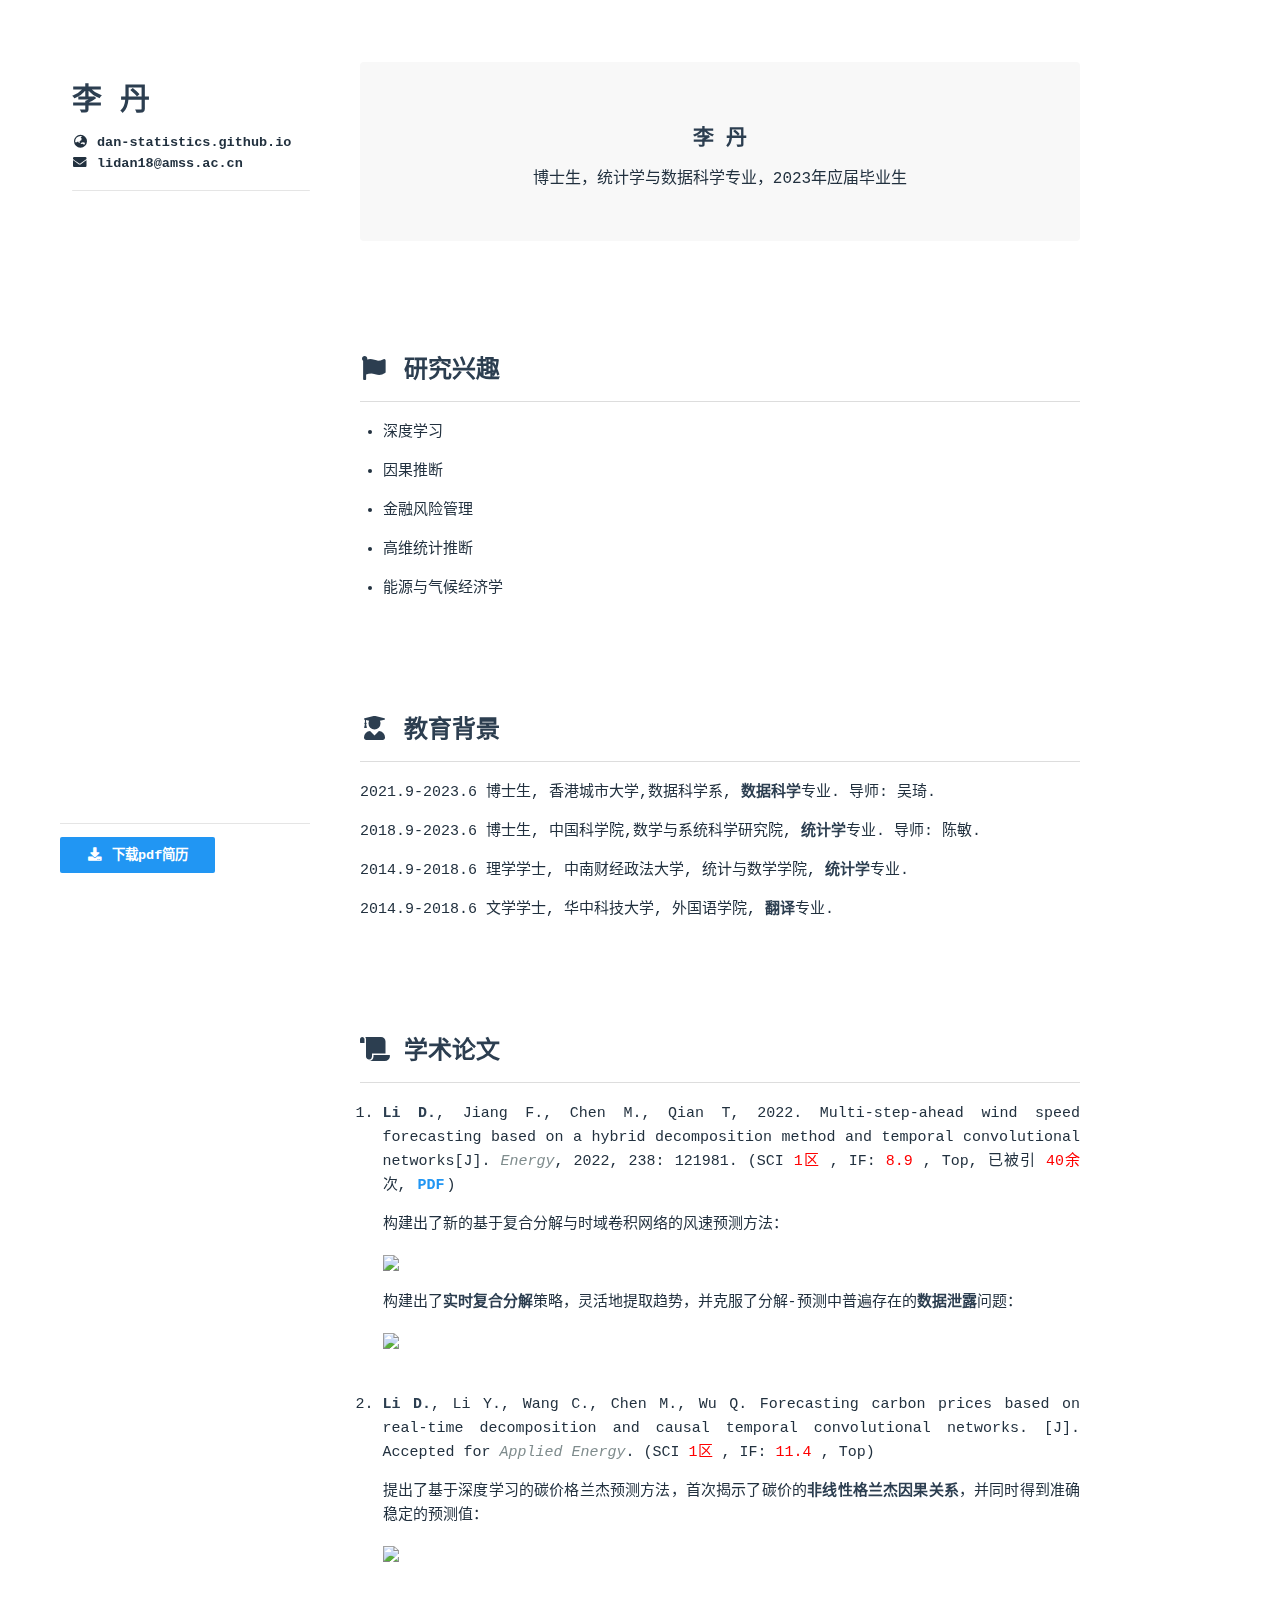
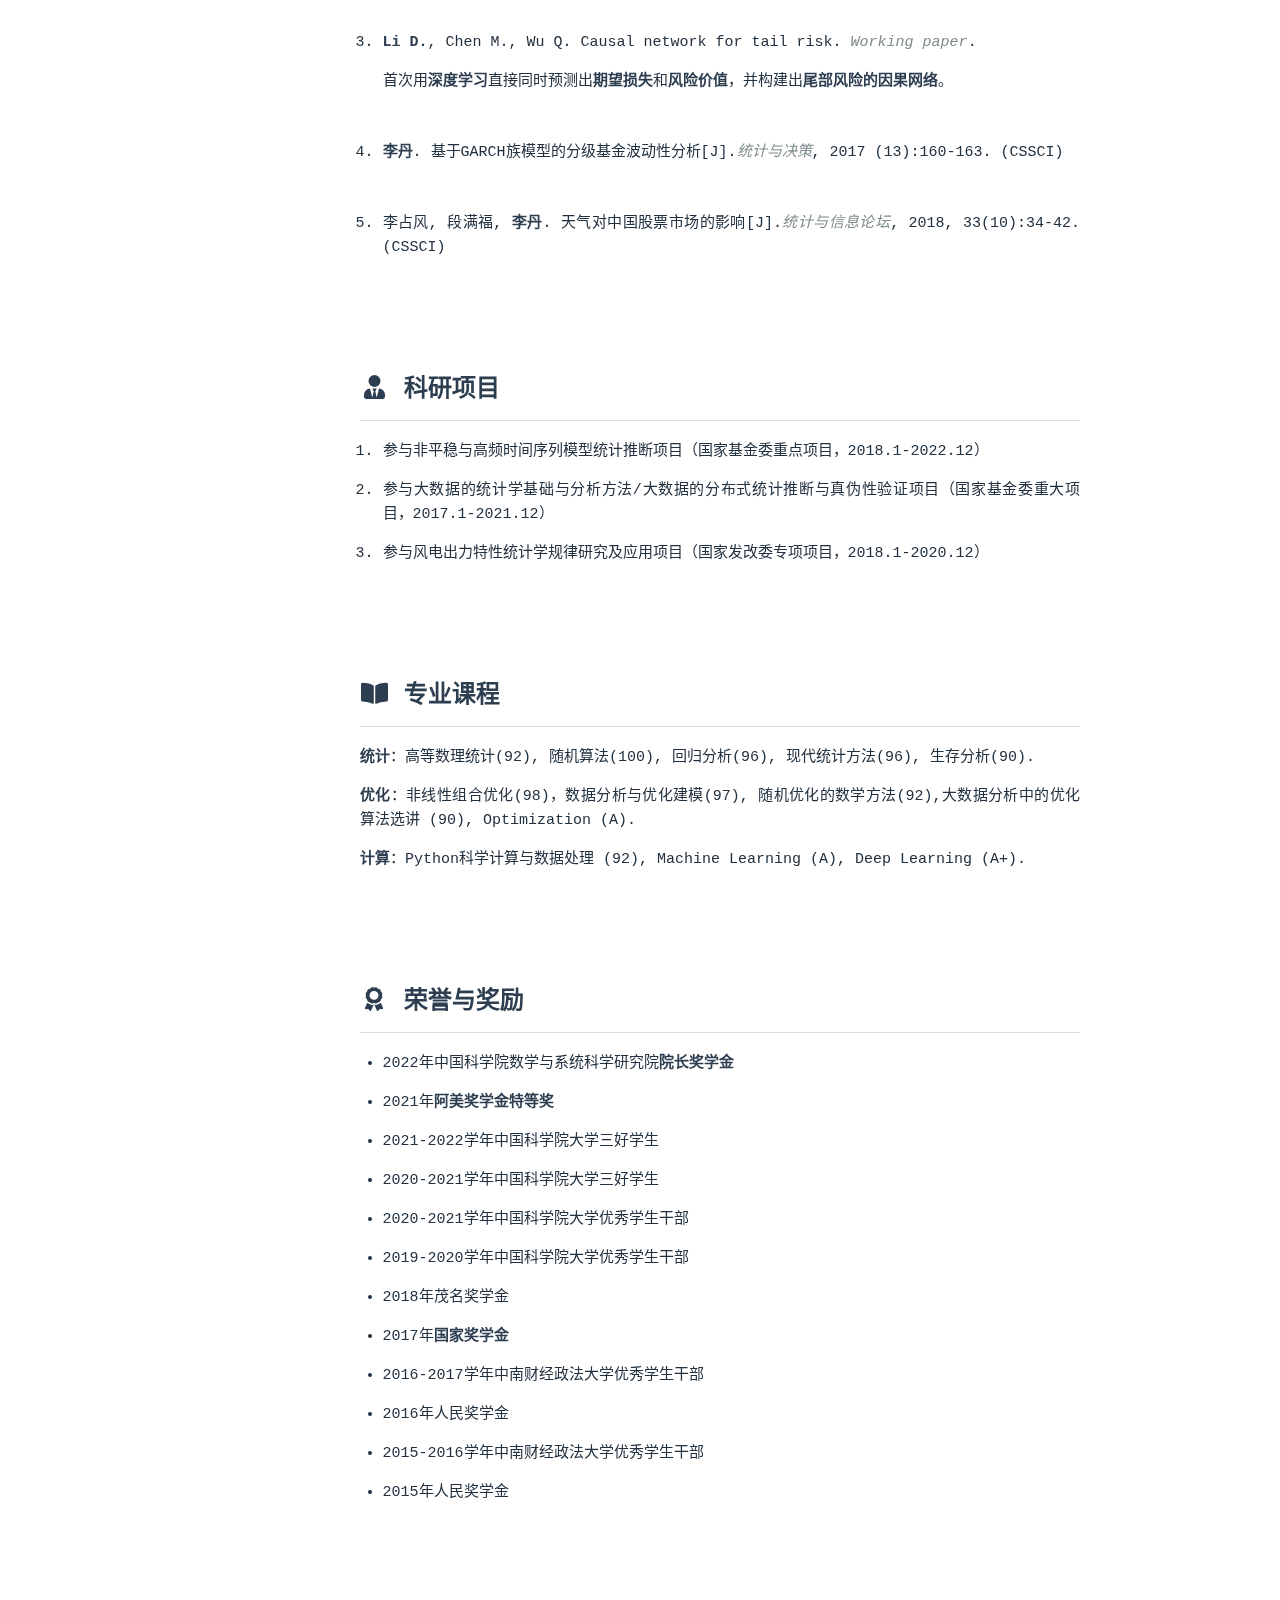
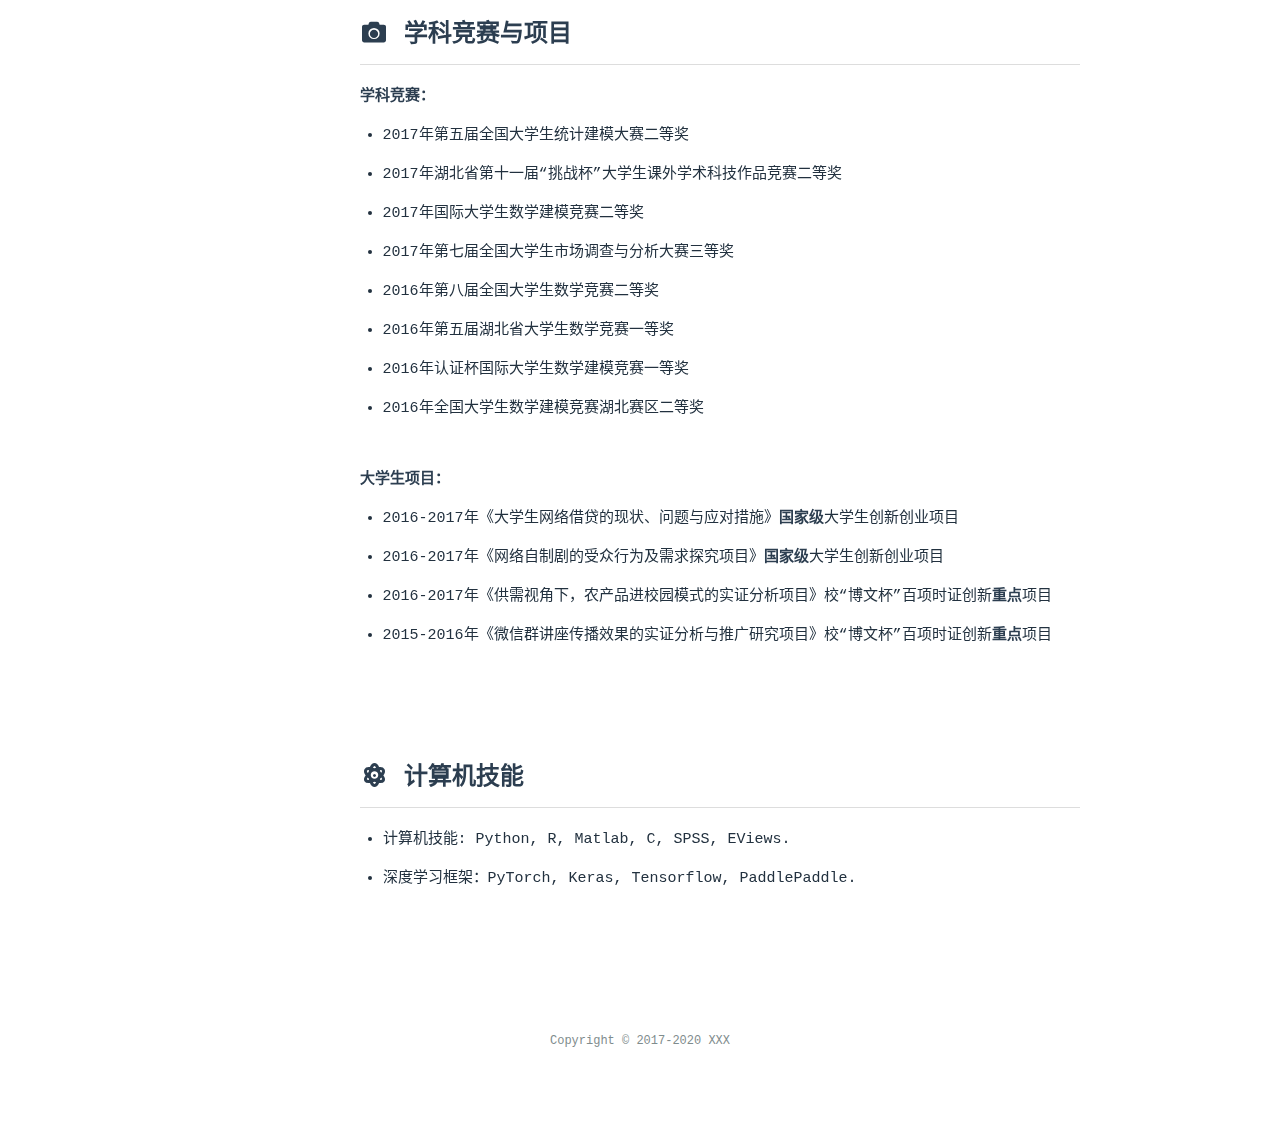
==== commit 5cf40875: "update pages" ====
--- a/index.html
+++ b/index.html
@@ -1,2 +1,2 @@
-<!DOCTYPE html><html lang="zh-CN"><head><meta charset="utf-8"><meta name="robots" content="index,follow"><meta name="renderer" content="webkit"><meta name="force-rendering" content="webkit"><meta http-equiv="X-UA-Compatible" content="IE=Edge,chrome=1"><meta name="HandheldFriendly" content="True"><meta name="apple-mobile-web-app-capable" content="yes"><meta name="viewport" content="width=device-width,initial-scale=1,maximum-scale=1,user-scalable=no"><title>李 丹</title><meta name="keywords" content="简历"><meta name="description" content="博士生，统计学与数据科学专业，2023年应届毕业生"><meta name="theme-color" content="#FFFFFF"><meta name="msapplication-TileColor" content="#1BC3FB"><meta name="msapplication-config" content="https://cdn.jsdelivr.net/gh/xaoxuu/cdn-assets/favicon/browserconfig.xml"><link rel="shortcut icon" type="image/x-icon" href="https://cdn.jsdelivr.net/gh/xaoxuu/cdn-assets/favicon/favicon.ico"><link rel="icon" type="image/x-icon" sizes="32x32" href="https://cdn.jsdelivr.net/gh/xaoxuu/cdn-assets/favicon/favicon-32x32.png"><link rel="apple-touch-icon" type="image/png" sizes="180x180" href="https://cdn.jsdelivr.net/gh/xaoxuu/cdn-assets/favicon/apple-touch-icon.png"><link rel="mask-icon" color="#1BC3FB" href="https://cdn.jsdelivr.net/gh/xaoxuu/cdn-assets/favicon/safari-pinned-tab.svg"><link rel="manifest" href="https://cdn.jsdelivr.net/gh/xaoxuu/cdn-assets/favicon/site.webmanifest"><link rel="stylesheet" href="https://cdn.jsdelivr.net/npm/@fortawesome/fontawesome-free@5.12.1/css/all.min.css"><link rel="stylesheet" href="https://cdn.jsdelivr.net/npm/@fancyapps/fancybox@3.5/dist/jquery.fancybox.min.css"><link rel="stylesheet" href="/css/page.css"><meta name="generator" content="Hexo 5.3.0"></head><body class="docs"><div id="mobile-bar"><a class="menu-button fas fa-bars"></a><h2 class="nav-title">李 丹</h2><a class="menu-button right fas fa-download" target="_blank" rel="external nofollow noopener noreferrer" href="https://vc-dan.obs.cn-north-4.myhuaweicloud.com/Dan.pdf"></a></div><script src="https://cdn.jsdelivr.net/npm/vue@2.6/dist/vue.min.js"></script><script>Vue.config.productionTip=!1,window.PAGE_TYPE="resume"</script><div id="main" class="fix-sidebar"><div class="sidebar"><div class="sidebar-inner"><header class="header"><h2>李 丹</h2><div class="meta"><p><a target="_blank" rel="external nofollow noopener noreferrer" href="https://dan-statistics.github.io"><i class="fas fa-globe-asia fa-fw"></i>&nbsp;dan-statistics.github.io</a></p><p><a href="lidan18@amss.ac.cn"><i class="fas fa-envelope fa-fw"></i>&nbsp;lidan18@amss.ac.cn</a></p></div><hr><br></header><div class="list"><ul class="menu-root"><li><a href="/index.html" class="sidebar-link current"></a></li><li><a href="/en/index.html" class="sidebar-link current"></a></li></ul></div><div class="footer"><a class="button" target="_blank" rel="external nofollow noopener noreferrer" href="https://vc-dan.obs.cn-north-4.myhuaweicloud.com/Dan.pdf"><i class="fas fa-download fa-fw"></i> 下载pdf简历</a></div></div></div><div class="content with-sidebar"><div class="resume-header"><h1 class="resume-title">李 丹</h1><p class="description">博士生，统计学与数据科学专业，2023年应届毕业生</p></div><h2 id="研究兴趣"><a href="#研究兴趣" class="headerlink" title=" 研究兴趣"></a><i class="fas fa-flag"></i> 研究兴趣</h2><ul><li>深度学习</li></ul><ul><li>因果推断</li></ul><ul><li>金融风险管理</li></ul><ul><li>高维统计推断</li></ul><ul><li>能源与气候经济学</li></ul><h2 id="教育背景"><a href="#教育背景" class="headerlink" title=" 教育背景"></a><i class="fas fa-user-graduate"></i> 教育背景</h2><p>2021.9-2023.6 博士生, 香港城市大学,数据科学系, <strong>数据科学</strong>专业. 导师: 吴琦.</p><p>2018.9-2023.6 博士生, 中国科学院,数学与系统科学研究院, <strong>统计学</strong>专业. 导师: 陈敏.</p><p>2014.9-2018.6 理学学士, 中南财经政法大学, 统计与数学学院, <strong>统计学</strong>专业.</p><p>2014.9-2018.6 文学学士, 华中科技大学, 外国语学院, <strong>翻译</strong>专业.</p><h2 id="学术论文"><a href="#学术论文" class="headerlink" title=" 学术论文"></a><i class="fas fa-scroll"></i> 学术论文</h2><ol><li><p><strong>Li D.</strong>, Jiang F., Chen M., Qian T, 2022. Multi-step-ahead wind speed forecasting based on a hybrid decomposition method and temporal convolutional networks[J]. <em>Energy</em>, 2022, 238: 121981. (SCI <font color="red">1区 </font>, IF: <font color="red">8.9 </font>, Top, 已被引<font color="red"> 40余 </font>次, <a target="_blank" rel="external nofollow noopener noreferrer" href="https://doi.org/10.1016/j.energy.2021.121981">PDF</a>)</p><p>构建出了新的基于复合分解与时域卷积网络的风速预测方法：</p><img decoding="async" src="https://img.vim-cn.com/92/d570170f4f12e1ee829ca0e85a7dffeb77343a.svg" data-original="https://vc-dan.obs.cn-north-4.myhuaweicloud.com/Alg.jpeg" width="90%" div align="center"><br><p>构建出了<strong>实时复合分解</strong>策略，灵活地提取趋势，并克服了分解-预测中普遍存在的<strong>数据泄露</strong>问题：</p><img decoding="async" src="https://img.vim-cn.com/92/d570170f4f12e1ee829ca0e85a7dffeb77343a.svg" data-original="https://vc-dan.obs.cn-north-4.myhuaweicloud.com/Alg2.jpeg" width="90%" div align="center"></li><li><p><strong>Li D.</strong>, Li Y., Wang C., Chen M., Wu Q. Forecasting carbon prices based on real-time decomposition and causal temporal convolutional networks. [J]. Accepted for <em>Applied Energy</em>. (SCI <font color="red">1区 </font>, IF: <font color="red">11.4 </font>, Top)</p><p>提出了基于深度学习的碳价格兰杰预测方法，首次揭示了碳价的<strong>非线性格兰杰因果关系</strong>，并同时得到准确稳定的预测值：</p><img decoding="async" src="https://img.vim-cn.com/92/d570170f4f12e1ee829ca0e85a7dffeb77343a.svg" data-original="https://vc-dan.obs.cn-north-4.myhuaweicloud.com/Carbon_Alg.jpeg" width="90%" div align="center"></li></ol><ol start="3"><li><p><strong>Li D.</strong>, Chen M., Wu Q. Causal network for tail risk. <em>Working paper</em>.</p><p>首次用<strong>深度学习</strong>直接同时预测出<strong>期望损失</strong>和<strong>风险价值</strong>，并构建出<strong>尾部风险的因果网络</strong>。</p></li></ol><ol start="4"><li><strong>李丹</strong>. 基于GARCH族模型的分级基金波动性分析[J].<em>统计与决策</em>, 2017 (13):160-163. (CSSCI)</li></ol><ol start="5"><li>李占风, 段满福, <strong>李丹</strong>. 天气对中国股票市场的影响[J].<em>统计与信息论坛</em>, 2018, 33(10):34-42. (CSSCI)</li></ol><h2 id="科研项目"><a href="#科研项目" class="headerlink" title=" 科研项目"></a><i class="fas fa-user-tie"></i> 科研项目</h2><ol><li>参与非平稳与高频时间序列模型统计推断项目（国家基金委重点项目，2018.1-2022.12）</li></ol><ol start="2"><li>参与大数据的统计学基础与分析方法/大数据的分布式统计推断与真伪性验证项目（国家基金委重大项目，2017.1-2021.12）</li></ol><ol start="3"><li>参与风电出力特性统计学规律研究及应用项目（国家发改委专项项目，2018.1-2020.12）</li></ol><h2 id="专业课程"><a href="#专业课程" class="headerlink" title=" 专业课程"></a><i class="fas fa-book-open"></i> 专业课程</h2><p><strong>统计</strong>：⾼等数理统计(92), 随机算法(100), 回归分析(96), 现代统计⽅法(96), ⽣存分析(90).</p><p><strong>优化</strong>：⾮线性组合优化(98)，数据分析与优化建模(97), 随机优化的数学⽅法(92),⼤数据分析中的优化算法选讲 (90), Optimization (A).</p><p><strong>计算</strong>：Python科学计算与数据处理 (92), Machine Learning (A), Deep Learning (A+).</p><h2 id="荣誉与奖励"><a href="#荣誉与奖励" class="headerlink" title=" 荣誉与奖励"></a><i class="fas fa-award"></i> 荣誉与奖励</h2><ul><li><p>2022年中国科学院数学与系统科学研究院<strong>院长奖学⾦</strong></p></li><li><p>2021年<strong>阿美奖学⾦特等奖</strong></p></li><li><p>2021-2022学年中国科学院⼤学三好学⽣</p></li><li><p>2020-2021学年中国科学院⼤学三好学⽣</p></li><li><p>2020-2021学年中国科学院⼤学优秀学⽣⼲部</p></li><li><p>2019-2020学年中国科学院⼤学优秀学⽣⼲部</p></li><li><p>2018年茂名奖学⾦</p></li><li><p>2017年<strong>国家奖学⾦</strong></p></li><li><p>2016-2017学年中南财经政法⼤学优秀学⽣⼲部</p></li><li><p>2016年⼈民奖学⾦</p></li><li><p>2015-2016学年中南财经政法⼤学优秀学⽣⼲部</p></li><li><p>2015年⼈民奖学⾦</p></li></ul><h2 id="学科竞赛与大学生项目"><a href="#学科竞赛与大学生项目" class="headerlink" title=" 学科竞赛与大学生项目"></a><i class="fas fa-camera"></i> 学科竞赛与大学生项目</h2><p><strong>学科竞赛：</strong></p><ul><li>2017年第五届全国大学生统计建模大赛二等奖</li><li>2017年湖北省第十一届“挑战杯”大学生课外学术科技作品竞赛二等奖</li><li>2017年国际大学生数学建模竞赛二等奖</li><li>2017年第七届全国大学生市场调查与分析大赛三等奖</li><li>2016年第八届全国大学生数学竞赛二等奖</li><li>2016年第五届湖北省大学生数学竞赛一等奖</li><li>2016年认证杯国际大学生数学建模竞赛一等奖</li><li>2016年全国大学生数学建模竞赛湖北赛区二等奖</li></ul><br><p><strong>大学生项目：</strong></p><ul><li>2016-2017年《大学生网络借贷的现状、问题与应对措施》<strong>国家级</strong>大学生创新创业项目</li><li>2016-2017年《网络自制剧的受众行为及需求探究项目》<strong>国家级</strong>大学生创新创业项目</li><li>2016-2017年《供需视角下，农产品进校园模式的实证分析项目》校“博文杯”百项时证创新<strong>重点</strong>项目</li><li>2015-2016年《微信群讲座传播效果的实证分析与推广研究项目》校“博文杯”百项时证创新<strong>重点</strong>项目</li></ul><h2 id="计算机技能"><a href="#计算机技能" class="headerlink" title=" 计算机技能"></a><i class="fas fa-atom"></i> 计算机技能</h2><ul><li><p>计算机技能: Python, R, Matlab, C, SPSS, EViews.</p></li><li><p>深度学习框架：PyTorch, Keras, Tensorflow, PaddlePaddle.</p></li></ul></div></div><script src="https://cdn.jsdelivr.net/gh/xaoxuu/hexo-theme-resume@1.0.0/source/js/smooth-scroll.min.js"></script><footer id="footer"><p></p><p><a href="/">Copyright © 2017-2020 XXX</a></p><p></p></footer><script src="https://cdn.jsdelivr.net/npm/jquery@3.5/dist/jquery.min.js"></script><script src="https://cdn.jsdelivr.net/gh/xaoxuu/hexo-theme-resume@1.0.0/source/js/common.js"></script><script src="https://cdn.jsdelivr.net/gh/xaoxuu/hexo-theme-resume@1.0.0/source/js/css.escape.js"></script><script src="https://cdn.jsdelivr.net/gh/fancyapps/fancybox@3.5/dist/jquery.fancybox.min.js"></script><script>let LAZY_LOAD_IMAGE="[object Object]";$("body").find("fancybox").find("img").each(function(){var t=document.createElement("a");$(t).attr("data-fancybox","gallery"),$(t).attr("href",$(this).attr("src")),LAZY_LOAD_IMAGE&&$(t).attr("href",$(this).attr("data-original")),$(this).wrap(t)})</script><script>window.imageLazyLoadSetting={isSPA:!1,processImages:null}</script><script>window.addEventListener("load",function(){var t=/\.(gif|jpg|jpeg|tiff|png)$/i,r=/^data:image\/[a-z]+;base64,/;Array.prototype.slice.call(document.querySelectorAll("img[data-original]")).forEach(function(a){var e=a.parentNode;"A"===e.tagName&&(e.href.match(t)||e.href.match(r))&&(e.href=a.dataset.original)})})</script><script>!function(n){n.imageLazyLoadSetting.processImages=i;var e=n.imageLazyLoadSetting.isSPA,r=Array.prototype.slice.call(document.querySelectorAll("img[data-original]"));function i(){e&&(r=Array.prototype.slice.call(document.querySelectorAll("img[data-original]")));for(var t,a=0;a<r.length;a++)0<=(t=(t=r[a]).getBoundingClientRect()).bottom&&0<=t.left&&t.top<=(n.innerHeight||document.documentElement.clientHeight)&&function(){var e=r[a],t=e,n=function(){r=r.filter(function(t){return e!==t})},i=new Image,o=t.getAttribute("data-original");i.onload=function(){t.src=o,n()},i.src=o}()}i(),n.addEventListener("scroll",function(){var t=i,e=n;clearTimeout(t.tId),t.tId=setTimeout(function(){t.call(e)},500)})}(this)</script><script>'use strict';'serviceWorker'in navigator&&navigator.serviceWorker.register('service-worker.js').then(function(a){a.onupdatefound=function(){var b=a.installing;b.onstatechange=function(){switch(b.state){case'installed':navigator.serviceWorker.controller?console.log('New or updated content is available.'):console.log('Content is now available offline!');break;case'redundant':console.error('The installing service worker became redundant.');}}}}).catch(function(a){console.error('Error during service worker registration:',a)});
+<!DOCTYPE html><html lang="zh-CN"><head><meta charset="utf-8"><meta name="robots" content="index,follow"><meta name="renderer" content="webkit"><meta name="force-rendering" content="webkit"><meta http-equiv="X-UA-Compatible" content="IE=Edge,chrome=1"><meta name="HandheldFriendly" content="True"><meta name="apple-mobile-web-app-capable" content="yes"><meta name="viewport" content="width=device-width,initial-scale=1,maximum-scale=1,user-scalable=no"><title>李 丹</title><meta name="keywords" content="简历"><meta name="description" content="博士生，统计学与数据科学专业，2023年应届毕业生"><meta name="theme-color" content="#FFFFFF"><meta name="msapplication-TileColor" content="#1BC3FB"><meta name="msapplication-config" content="https://cdn.jsdelivr.net/gh/xaoxuu/cdn-assets/favicon/browserconfig.xml"><link rel="shortcut icon" type="image/x-icon" href="https://cdn.jsdelivr.net/gh/xaoxuu/cdn-assets/favicon/favicon.ico"><link rel="icon" type="image/x-icon" sizes="32x32" href="https://cdn.jsdelivr.net/gh/xaoxuu/cdn-assets/favicon/favicon-32x32.png"><link rel="apple-touch-icon" type="image/png" sizes="180x180" href="https://cdn.jsdelivr.net/gh/xaoxuu/cdn-assets/favicon/apple-touch-icon.png"><link rel="mask-icon" color="#1BC3FB" href="https://cdn.jsdelivr.net/gh/xaoxuu/cdn-assets/favicon/safari-pinned-tab.svg"><link rel="manifest" href="https://cdn.jsdelivr.net/gh/xaoxuu/cdn-assets/favicon/site.webmanifest"><link rel="stylesheet" href="https://cdn.jsdelivr.net/npm/@fortawesome/fontawesome-free@5.12.1/css/all.min.css"><link rel="stylesheet" href="https://cdn.jsdelivr.net/npm/@fancyapps/fancybox@3.5/dist/jquery.fancybox.min.css"><link rel="stylesheet" href="/css/page.css"><meta name="generator" content="Hexo 5.3.0"></head><body class="docs"><div id="mobile-bar"><a class="menu-button fas fa-bars"></a><h2 class="nav-title">李 丹</h2><a class="menu-button right fas fa-download" target="_blank" rel="external nofollow noopener noreferrer" href="https://vc-dan.obs.cn-north-4.myhuaweicloud.com/Dan.pdf"></a></div><script src="https://cdn.jsdelivr.net/npm/vue@2.6/dist/vue.min.js"></script><script>Vue.config.productionTip=!1,window.PAGE_TYPE="resume"</script><div id="main" class="fix-sidebar"><div class="sidebar"><div class="sidebar-inner"><header class="header"><h2>李 丹</h2><div class="meta"><p><a target="_blank" rel="external nofollow noopener noreferrer" href="https://dan-statistics.github.io"><i class="fas fa-globe-asia fa-fw"></i>&nbsp;dan-statistics.github.io</a></p><p><a href="lidan18@amss.ac.cn"><i class="fas fa-envelope fa-fw"></i>&nbsp;lidan18@amss.ac.cn</a></p></div><hr><br></header><div class="list"><ul class="menu-root"><li><a href="/index.html" class="sidebar-link current"></a></li><li><a href="/en/index.html" class="sidebar-link current"></a></li></ul></div><div class="footer"><a class="button" target="_blank" rel="external nofollow noopener noreferrer" href="https://vc-dan.obs.cn-north-4.myhuaweicloud.com/Dan.pdf"><i class="fas fa-download fa-fw"></i> 下载pdf简历</a></div></div></div><div class="content with-sidebar"><div class="resume-header"><h1 class="resume-title">李 丹</h1><p class="description">博士生，统计学与数据科学专业，2023年应届毕业生</p></div><h2 id="研究兴趣"><a href="#研究兴趣" class="headerlink" title=" 研究兴趣"></a><i class="fas fa-flag"></i> 研究兴趣</h2><ul><li>深度学习</li></ul><ul><li>因果推断</li></ul><ul><li>金融风险管理</li></ul><ul><li>高维统计推断</li></ul><ul><li>能源与气候经济学</li></ul><h2 id="教育背景"><a href="#教育背景" class="headerlink" title=" 教育背景"></a><i class="fas fa-user-graduate"></i> 教育背景</h2><p>2021.9-2023.6 博士生, 香港城市大学,数据科学系, <strong>数据科学</strong>专业. 导师: 吴琦.</p><p>2018.9-2023.6 博士生, 中国科学院,数学与系统科学研究院, <strong>统计学</strong>专业. 导师: 陈敏.</p><p>2014.9-2018.6 理学学士, 中南财经政法大学, 统计与数学学院, <strong>统计学</strong>专业.</p><p>2014.9-2018.6 文学学士, 华中科技大学, 外国语学院, <strong>翻译</strong>专业.</p><h2 id="学术论文"><a href="#学术论文" class="headerlink" title=" 学术论文"></a><i class="fas fa-scroll"></i> 学术论文</h2><ol><li><p><strong>Li D.</strong>, Jiang F., Chen M., Qian T, 2022. Multi-step-ahead wind speed forecasting based on a hybrid decomposition method and temporal convolutional networks[J]. <em>Energy</em>, 2022, 238: 121981. (SCI <font color="red">1区 </font>, IF: <font color="red">8.9 </font>, Top, 已被引<font color="red"> 40余 </font>次, <a target="_blank" rel="external nofollow noopener noreferrer" href="https://doi.org/10.1016/j.energy.2021.121981">PDF</a>)</p><p>构建出了新的基于复合分解与时域卷积网络的风速预测方法：</p><img decoding="async" src="https://img.vim-cn.com/92/d570170f4f12e1ee829ca0e85a7dffeb77343a.svg" data-original="https://vc-dan.obs.cn-north-4.myhuaweicloud.com/Alg.jpeg" width="90%" div align="center"><br><p>构建出了<strong>实时复合分解</strong>策略，灵活地提取趋势，并克服了分解-预测中普遍存在的<strong>数据泄露</strong>问题：</p><img decoding="async" src="https://img.vim-cn.com/92/d570170f4f12e1ee829ca0e85a7dffeb77343a.svg" data-original="https://vc-dan.obs.cn-north-4.myhuaweicloud.com/Alg2.jpeg" width="90%" div align="center"><br><br></li><li><p><strong>Li D.</strong>, Li Y., Wang C., Chen M., Wu Q. Forecasting carbon prices based on real-time decomposition and causal temporal convolutional networks. [J]. Accepted for <em>Applied Energy</em>. (SCI <font color="red">1区 </font>, IF: <font color="red">11.4 </font>, Top)</p><p>提出了基于深度学习的碳价格兰杰预测方法，首次揭示了碳价的<strong>非线性格兰杰因果关系</strong>，并同时得到准确稳定的预测值：</p><img decoding="async" src="https://img.vim-cn.com/92/d570170f4f12e1ee829ca0e85a7dffeb77343a.svg" data-original="https://vc-dan.obs.cn-north-4.myhuaweicloud.com/Carbon_Alg.jpeg" width="90%" div align="center"></li></ol><br><br><ol start="3"><li><p><strong>Li D.</strong>, Chen M., Wu Q. Causal network for tail risk. <em>Working paper</em>.</p><p>首次用<strong>深度学习</strong>直接同时预测出<strong>期望损失</strong>和<strong>风险价值</strong>，并构建出<strong>尾部风险的因果网络</strong>。</p></li></ol><br><ol start="4"><li><strong>李丹</strong>. 基于GARCH族模型的分级基金波动性分析[J].<em>统计与决策</em>, 2017 (13):160-163. (CSSCI)</li></ol><br><ol start="5"><li>李占风, 段满福, <strong>李丹</strong>. 天气对中国股票市场的影响[J].<em>统计与信息论坛</em>, 2018, 33(10):34-42. (CSSCI)</li></ol><h2 id="科研项目"><a href="#科研项目" class="headerlink" title=" 科研项目"></a><i class="fas fa-user-tie"></i> 科研项目</h2><ol><li>参与非平稳与高频时间序列模型统计推断项目（国家基金委重点项目，2018.1-2022.12）</li></ol><ol start="2"><li>参与大数据的统计学基础与分析方法/大数据的分布式统计推断与真伪性验证项目（国家基金委重大项目，2017.1-2021.12）</li></ol><ol start="3"><li>参与风电出力特性统计学规律研究及应用项目（国家发改委专项项目，2018.1-2020.12）</li></ol><h2 id="专业课程"><a href="#专业课程" class="headerlink" title=" 专业课程"></a><i class="fas fa-book-open"></i> 专业课程</h2><p><strong>统计</strong>：⾼等数理统计(92), 随机算法(100), 回归分析(96), 现代统计⽅法(96), ⽣存分析(90).</p><p><strong>优化</strong>：⾮线性组合优化(98)，数据分析与优化建模(97), 随机优化的数学⽅法(92),⼤数据分析中的优化算法选讲 (90), Optimization (A).</p><p><strong>计算</strong>：Python科学计算与数据处理 (92), Machine Learning (A), Deep Learning (A+).</p><h2 id="荣誉与奖励"><a href="#荣誉与奖励" class="headerlink" title=" 荣誉与奖励"></a><i class="fas fa-award"></i> 荣誉与奖励</h2><ul><li><p>2022年中国科学院数学与系统科学研究院<strong>院长奖学⾦</strong></p></li><li><p>2021年<strong>阿美奖学⾦特等奖</strong></p></li><li><p>2021-2022学年中国科学院⼤学三好学⽣</p></li><li><p>2020-2021学年中国科学院⼤学三好学⽣</p></li><li><p>2020-2021学年中国科学院⼤学优秀学⽣⼲部</p></li><li><p>2019-2020学年中国科学院⼤学优秀学⽣⼲部</p></li><li><p>2018年茂名奖学⾦</p></li><li><p>2017年<strong>国家奖学⾦</strong></p></li><li><p>2016-2017学年中南财经政法⼤学优秀学⽣⼲部</p></li><li><p>2016年⼈民奖学⾦</p></li><li><p>2015-2016学年中南财经政法⼤学优秀学⽣⼲部</p></li><li><p>2015年⼈民奖学⾦</p></li></ul><h2 id="学科竞赛与项目"><a href="#学科竞赛与项目" class="headerlink" title=" 学科竞赛与项目"></a><i class="fas fa-camera"></i> 学科竞赛与项目</h2><p><strong>学科竞赛：</strong></p><ul><li><p>2017年第五届全国大学生统计建模大赛二等奖</p></li><li><p>2017年湖北省第十一届“挑战杯”大学生课外学术科技作品竞赛二等奖</p></li><li><p>2017年国际大学生数学建模竞赛二等奖</p></li><li><p>2017年第七届全国大学生市场调查与分析大赛三等奖</p></li><li><p>2016年第八届全国大学生数学竞赛二等奖</p></li><li><p>2016年第五届湖北省大学生数学竞赛一等奖</p></li><li><p>2016年认证杯国际大学生数学建模竞赛一等奖</p></li><li><p>2016年全国大学生数学建模竞赛湖北赛区二等奖</p></li></ul><br><p><strong>大学生项目：</strong></p><ul><li><p>2016-2017年《大学生网络借贷的现状、问题与应对措施》<strong>国家级</strong>大学生创新创业项目</p></li><li><p>2016-2017年《网络自制剧的受众行为及需求探究项目》<strong>国家级</strong>大学生创新创业项目</p></li><li><p>2016-2017年《供需视角下，农产品进校园模式的实证分析项目》校“博文杯”百项时证创新<strong>重点</strong>项目</p></li><li><p>2015-2016年《微信群讲座传播效果的实证分析与推广研究项目》校“博文杯”百项时证创新<strong>重点</strong>项目</p></li></ul><h2 id="计算机技能"><a href="#计算机技能" class="headerlink" title=" 计算机技能"></a><i class="fas fa-atom"></i> 计算机技能</h2><ul><li><p>计算机技能: Python, R, Matlab, C, SPSS, EViews.</p></li><li><p>深度学习框架：PyTorch, Keras, Tensorflow, PaddlePaddle.</p></li></ul></div></div><script src="https://cdn.jsdelivr.net/gh/xaoxuu/hexo-theme-resume@1.0.0/source/js/smooth-scroll.min.js"></script><footer id="footer"><p></p><p><a href="/">Copyright © 2017-2020 XXX</a></p><p></p></footer><script src="https://cdn.jsdelivr.net/npm/jquery@3.5/dist/jquery.min.js"></script><script src="https://cdn.jsdelivr.net/gh/xaoxuu/hexo-theme-resume@1.0.0/source/js/common.js"></script><script src="https://cdn.jsdelivr.net/gh/xaoxuu/hexo-theme-resume@1.0.0/source/js/css.escape.js"></script><script src="https://cdn.jsdelivr.net/gh/fancyapps/fancybox@3.5/dist/jquery.fancybox.min.js"></script><script>let LAZY_LOAD_IMAGE="[object Object]";$("body").find("fancybox").find("img").each(function(){var t=document.createElement("a");$(t).attr("data-fancybox","gallery"),$(t).attr("href",$(this).attr("src")),LAZY_LOAD_IMAGE&&$(t).attr("href",$(this).attr("data-original")),$(this).wrap(t)})</script><script>window.imageLazyLoadSetting={isSPA:!1,processImages:null}</script><script>window.addEventListener("load",function(){var t=/\.(gif|jpg|jpeg|tiff|png)$/i,r=/^data:image\/[a-z]+;base64,/;Array.prototype.slice.call(document.querySelectorAll("img[data-original]")).forEach(function(a){var e=a.parentNode;"A"===e.tagName&&(e.href.match(t)||e.href.match(r))&&(e.href=a.dataset.original)})})</script><script>!function(n){n.imageLazyLoadSetting.processImages=i;var e=n.imageLazyLoadSetting.isSPA,r=Array.prototype.slice.call(document.querySelectorAll("img[data-original]"));function i(){e&&(r=Array.prototype.slice.call(document.querySelectorAll("img[data-original]")));for(var t,a=0;a<r.length;a++)0<=(t=(t=r[a]).getBoundingClientRect()).bottom&&0<=t.left&&t.top<=(n.innerHeight||document.documentElement.clientHeight)&&function(){var e=r[a],t=e,n=function(){r=r.filter(function(t){return e!==t})},i=new Image,o=t.getAttribute("data-original");i.onload=function(){t.src=o,n()},i.src=o}()}i(),n.addEventListener("scroll",function(){var t=i,e=n;clearTimeout(t.tId),t.tId=setTimeout(function(){t.call(e)},500)})}(this)</script><script>'use strict';'serviceWorker'in navigator&&navigator.serviceWorker.register('service-worker.js').then(function(a){a.onupdatefound=function(){var b=a.installing;b.onstatechange=function(){switch(b.state){case'installed':navigator.serviceWorker.controller?console.log('New or updated content is available.'):console.log('Content is now available offline!');break;case'redundant':console.error('The installing service worker became redundant.');}}}}).catch(function(a){console.error('Error during service worker registration:',a)});
 </script></body></html>--- a/css/page.css
+++ b/css/page.css
@@ -1,3 +1,3 @@
-/* build time:Mon Dec 05 2022 12:27:07 GMT+0800 (中国标准时间)*/
+/* build time:Mon Dec 05 2022 12:42:06 GMT+0800 (中国标准时间)*/
 @font-face{font-family:Courier;src:url(https://cdn.jsdelivr.net/gh/xaoxuu/cdn-fonts/Courier/Courier.dfont);font-weight:300}.gutter pre{color:rgba(0,0,0,.4)}pre{color:#444}pre .constant,pre .function .keyword{color:#0092db}pre .attribute,pre .keyword{color:#e96900}pre .literal,pre .number{color:#ae81ff}pre .change,pre .clojure .built_in,pre .flow,pre .lisp .title,pre .nginx .title,pre .tag,pre .tag .title,pre .tex .special,pre .winutils{color:#2973b7}pre .class .title{color:#2c3e50}pre .regexp,pre .symbol,pre .symbol .string,pre .value{color:#42b983}pre .title{color:#a6e22e}pre .type{color:#2395f3}pre .addition,pre .apache .cbracket,pre .apache .tag,pre .attr_selector,pre .built_in,pre .django .filter .argument,pre .django .template_tag,pre .django .variable,pre .envvar,pre .haskell .type,pre .javadoc,pre .preprocessor,pre .prompt,pre .pseudo,pre .ruby .class .parent,pre .smalltalk .array,pre .smalltalk .class,pre .smalltalk .localvars,pre .sql .aggregate,pre .stream,pre .string,pre .subst,pre .tag .value,pre .tex .command{color:#42b983}pre .apache .sqbracket,pre .comment,pre .deletion,pre .doctype,pre .java .annotation,pre .pi,pre .python .decorator,pre .shebang,pre .template_comment,pre .tex .formula{color:#888}pre .coffeescript .javascript,pre .javascript .xml,pre .tex .formula,pre .xml .cdata,pre .xml .css,pre .xml .javascript,pre .xml .vbscript{opacity:.5}body{font-family:Courier,Menlo,Monaco,"Helvetica Neue",Arial,sans-serif;font-size:15px;-webkit-font-smoothing:antialiased;-moz-osx-font-smoothing:grayscale;color:#22313f;background-color:#fff;margin:0}body.docs{padding-top:0}@media screen and (max-width:900px){body.docs{padding-top:0}}hr{border:0;border-radius:1px;border-bottom:1px solid rgba(0,0,0,.1)}a{text-decoration:none;color:#22313f}img{border:none}h1,h2,h3,h4,strong{font-weight:600;color:#2c3e50}code,pre{font-family:Menlo,Monaco,courier,monospace,Arial,sans-serif;font-size:.8em;-webkit-font-smoothing:initial;-moz-osx-font-smoothing:initial}code{color:#e96900;background-color:#ebf4fd;border:1px solid #bfdcf9;padding:3px 4px 1px 4px;margin:0 2px;border-radius:2px;word-break:break-all}em{color:#7f8c8d}.button{padding:.32em 2em;line-height:2em;border-radius:2px;display:inline-block;color:#fff;background-color:#2196f3;transition:all .15s ease;box-sizing:border-box}.button.white{background-color:#fff;color:#2196f3!important}.button.clear{background:rgba(0,0,0,0)}.button.gray{background-color:#999}.button:hover{color:#fff!important}.button.active,.button:hover{background:#0c82df;box-shadow:0 4px 8px rgba(0,0,0,.12),0 8px 16px rgba(0,0,0,.12),0 16px 32px rgba(0,0,0,.12)}.button:active{box-shadow:0 2px 4px rgba(0,0,0,.1)}.highlight{overflow-x:auto;background-color:#ebf4fd;padding:0;line-height:1.1em;border-radius:4px;position:relative}.highlight table,.highlight td,.highlight tr{width:100%;border-collapse:collapse;padding:0;margin:0}.highlight .gutter{width:1.5em;background:#d5e8fb}.highlight .gutter pre{text-align:right;padding:0 1em;background-color:rgba(0,0,0,0);line-height:1.5em}.highlight .code pre{background:#ebf4fd;padding:1.5em;line-height:1.5em;margin:0}.highlight .code .line{min-height:1.5em}.highlight .code.code:before{content:" ";position:absolute;top:0;right:0;color:rgba(0,0,0,.4);text-align:right;font-size:.75em;padding:5px 10px 0;line-height:15px;height:15px}.highlight.c .code:before{content:"C"}.highlight.swift .code:before{content:"SWIFT"}.highlight.objc .code:before{content:"OBJECTIVE-C"}.highlight.html .code:before{content:"HTML"}.highlight.js .code:before{content:"JS"}.highlight.bash .code:before{content:"BASH"}.highlight.shell .code:before{content:"SHELL"}.highlight.css .code:before{content:"CSS"}.highlight.stylus .code:before{content:"STYLUS"}.highlight.less .code:before{content:"LESS"}.highlight.java .code:before{content:"JAVA"}.highlight.python .code:before{content:"PYTHON"}.highlight.yaml .code:before{content:"YAML"}.hljs{background:0 0!important}#main{position:relative;z-index:1;padding:0 60px 30px;overflow-x:hidden}#nav .nav-link{cursor:pointer}#nav .nav-dropdown-container .nav-link:hover:not(.current){border-bottom:none}#nav .nav-dropdown-container:hover .nav-dropdown{display:block}#nav .nav-dropdown-container.ecosystem,#nav .nav-dropdown-container.language{margin-left:20px}#nav .nav-dropdown-container .arrow{pointer-events:none}#nav .nav-dropdown{display:none;box-sizing:border-box;max-height:calc(100vh - 60px);overflow-y:auto;position:absolute;top:100%;right:-15px;background-color:#fff;padding:10px 0;border:1px solid #ddd;border-bottom-color:#ccc;text-align:left;border-radius:4px;white-space:nowrap}#nav .nav-dropdown li{line-height:1.8em;margin:0;display:block}#nav .nav-dropdown li>ul{padding-left:0}#nav .nav-dropdown li:first-child h4{margin-top:0;padding-top:0;border-top:0}#nav .nav-dropdown a,#nav .nav-dropdown h4{padding:0 24px 0 20px}#nav .nav-dropdown h4{font-size:.78em;color:rgba(44,62,80,.45);margin:.45em 0 0;padding-top:.45em;border-top:1px solid #eee}#nav .nav-dropdown a{color:#3a5169;font-size:.95em;font-weight:700;display:block}#nav .nav-dropdown a:hover{color:#2196f3}#nav .arrow{display:inline-block;vertical-align:middle;margin-top:-1px;margin-left:6px;margin-right:-14px;width:0;height:0;border-left:4px solid transparent;border-right:4px solid transparent;border-top:5px solid #ccc}sup.beta.beta{font-size:.6em;margin-left:.7em;text-transform:uppercase;opacity:.6}@media print{body{color:#000}.highlight{padding:0;page-break-inside:avoid}.highlight .code pre{color:#000;background-color:#fff;border-style:solid;border-width:2px 2px 2px 2px;border-color:#e8e8e8;page-break-inside:avoid}h1,h2,h3,h4,h5{color:#000;page-break-after:avoid;page-break-before:avoid}img{page-break-inside:avoid}h2+p{page-break-before:avoid}a:link:after,a:visited:after{content:none}}#comments #valine_container .info{display:none}#footer{padding:40px 0 80px;color:#7f8c8d;text-align:center}#footer p{font-size:.8em}#footer a{color:#7f8c8d;transition:all .2s ease;-moz-transition:all .2s ease;-webkit-transition:all .2s ease;-o-transition:all .2s ease}#footer a:hover{color:#ff5722!important}#footer .social-wrapper{display:flex;justify-content:center;flex-wrap:wrap}#footer .social-wrapper a{position:relative;display:inline-block;text-align:center;display:flex;justify-content:center;align-items:center;flex-wrap:wrap;width:1.2em;height:1.2em;margin:4px;padding:.5em;border-radius:50%;background-color:transparent;transition:all .28s ease;-moz-transition:all .28s ease;-webkit-transition:all .28s ease;-o-transition:all .28s ease}#footer .social-wrapper a:hover{color:#2196f3;background-color:#e6f2fc}#header{background-color:#fff;height:40px;padding:10px 60px;position:relative;z-index:100;box-shadow:0 1px 1px rgba(0,0,0,.12),0 2px 2px rgba(0,0,0,.08)}body.docs #header{position:fixed;width:100%;top:0}body.docs #nav{position:fixed}#nav{list-style-type:none;margin:0;padding:0;position:absolute;right:30px;top:10px;height:40px;line-height:40px}#nav .break{display:none}#nav li{display:inline-block;position:relative;margin:0 .6em}#nav .seperator{margin:.3em;display:inline}#nav .nav-dropdown .nav-link.current,#nav .nav-dropdown .nav-link:hover{border-bottom:none}#nav .nav-dropdown .nav-link.current::after{content:"";width:0;height:0;border-left:5px solid #2196f3;border-top:3px solid transparent;border-bottom:3px solid transparent;position:absolute;top:50%;margin-top:-4px;left:8px}.nav-link{padding-bottom:3px;white-space:nowrap}.nav-link.current,.nav-link:hover{border-bottom:3px solid #2196f3}.nav-link.contribute,.nav-link.team{margin-left:10px}.new-label{position:absolute;top:3px;left:110%;background-color:#2196f3;color:#fff;line-height:16px;height:16px;font-size:9px;font-weight:700;font-family:Menlo,Monaco,courier,monospace,Arial,sans-serif;padding:1px 4px 0 6px;border-radius:4px}.search-query{height:30px;line-height:30px;box-sizing:border-box;padding:0 15px 0 30px;border:1px solid #e3e3e3;color:#2c3e50;outline:0;border-radius:15px;margin-right:10px;transition:border-color .2s ease;background:#fff url(/assets/img/search.png) 8px 5px no-repeat;background-size:20px;vertical-align:middle!important}.search-query:focus{border-color:#2196f3}#logo{display:inline-block;font-size:1.8em;line-height:40px;color:rgba(33,150,243,.9);font-family:Courier,Menlo,Monaco,"Helvetica Neue",Arial,sans-serif,cursive;font-weight:500}#logo img{vertical-align:middle;margin-right:6px;width:40px;height:40px;display:none}#mobile-bar{position:fixed;top:0;left:0;width:100%;height:54px;background-color:#fff;z-index:9;display:none;box-shadow:0 1px 2px rgba(0,0,0,.12);transition:all .5s ease;-moz-transition:all .5s ease;-webkit-transition:all .5s ease;-o-transition:all .5s ease}#mobile-bar .nav-title{font-family:Courier,Menlo,Monaco,"Helvetica Neue",Arial,sans-serif;font-size:1.1em;line-height:52px;color:#2c3e50;display:flex;margin:2px 54px 0 54px}#mobile-bar .menu-button{position:absolute;width:54px;height:54px;display:flex;align-items:center;justify-content:center;font-size:1.25em}#mobile-bar .menu-button.right{font-size:1.1em;top:0;right:0}#mobile-bar .logo{opacity:1;position:absolute;width:38px;height:38px;border-radius:50%;top:8px;right:16px;background-size:38px}#mobile-bar .logo img{width:38px;height:38px;border-radius:50%}@media print{#header{display:none}}.sidebar{position:absolute;top:0;left:0;bottom:0;overflow-x:hidden;overflow-y:auto;-webkit-overflow-scrolling:touch;-ms-overflow-style:none}.sidebar header{padding-top:60px;padding-left:12px}.sidebar header h2{margin-bottom:0;font-size:2em}.sidebar header .meta{margin:16px 0;font-size:.9em}.sidebar header p{margin:2px 0;line-height:1.4em;font-size:1em}.sidebar header a{margin:0;display:inline;transition:all .2s ease;-moz-transition:all .2s ease;-webkit-transition:all .2s ease;-o-transition:all .2s ease}.sidebar header a:hover{color:#ff5722!important}.sidebar a{font-weight:700;font-size:1em}.sidebar h2{margin-top:.2em}.sidebar p.job{margin-top:8px;font-weight:700;color:#2196f3}.sidebar ul{list-style-type:none;margin:0;line-height:1.5em;padding-left:1em}.sidebar ul a{font-weight:inherit;font-size:1.2em;transition:all .2s ease;-moz-transition:all .2s ease;-webkit-transition:all .2s ease;-o-transition:all .2s ease}.sidebar ul a:hover{color:#ff5722!important}.sidebar li{margin-top:.5em}.sidebar .sidebar-inner{width:250px;padding:8px 20px 60px 60px;margin-bottom:4em}.sidebar .sidebar-inner .footer{padding:1em 0 2em 0;bottom:0;position:fixed;background:#fff;width:inherit}.sidebar .version-select{vertical-align:middle;margin-left:5px}.sidebar .menu-root{padding-left:0;font-weight:700}.sidebar .menu-sub{font-size:.85em}.sidebar .menu-sub ul{font-weight:400}.sidebar .sidebar-link{color:#7f8c8d}.sidebar .sidebar-link.current{font-weight:600;color:#2196f3}.sidebar .sidebar-link.new:after{content:"NEW";display:inline-block;font-size:10px;font-weight:600;color:#fff;background-color:#2196f3;line-height:14px;padding:0 4px;border-radius:3px;margin-left:5px;vertical-align:middle;position:relative;top:-1px}.sidebar .sidebar-link:hover{border-bottom:2px solid #2196f3}.sidebar .section-link.active{font-weight:700;color:#2196f3}.sidebar .main-menu{margin-bottom:20px;display:none;padding-left:0}.sidebar .main-menu .seperator{background:#12f;display:none}.sidebar .nav-dropdown h4{font-weight:400;margin:0}@media screen and (max-width:900px){.sidebar{position:fixed;z-index:10;background-color:#fff;height:100%;top:0;left:0;box-shadow:1px 0 2px rgba(0,0,0,.08),2px 0 4px rgba(0,0,0,.08),4px 0 8px rgba(0,0,0,.06),8px 0 16px rgba(0,0,0,.06);transition:all .4s cubic-bezier(.4,0,0,1);-webkit-transform:translate(-280px,0);transform:translate(-280px,0)}.sidebar .sidebar-inner{padding:8px 8px 60px 16px;box-sizing:border-box}.sidebar .sidebar-inner .footer{display:none}.sidebar .sidebar-inner-index{padding:8px 8px 60px 16px}.sidebar .search-query{width:200px;margin-bottom:10px}.sidebar .main-menu{display:block}.sidebar .list{margin:0 auto}.sidebar.open{-webkit-transform:translate(0,0);transform:translate(0,0);width:280px}.sidebar.open .header{padding-top:30px}}@media print{.sidebar{display:none}}.content details h2{text-align:center;margin-top:0}.content .style-enforcement,.content .style-example,.content details{border-radius:4px;margin:1.6em 0;padding:1.6em}.content .style-enforcement h4,.content .style-example h4,.content details h4{margin-top:0}.content .style-enforcement figure:last-child,.content .style-enforcement p:last-child,.content .style-example figure:last-child,.content .style-example p:last-child,.content details figure:last-child,.content details p:last-child{margin-bottom:0;padding-bottom:0}.content .style-example h3{margin-top:2em}.content .style-example.example{background:rgba(136,136,136,.08)}.content .style-example.example h4{color:#6d6d6d}.content .style-example.example-bad{background:rgba(212,133,130,.08)}.content .style-example.example-bad h4{color:#a17471}.content .style-example.example-good{background:rgba(95,163,104,.08)}.content .style-example.example-good h4{color:#5c735f}.style-enforcement,details{background-color:rgba(136,136,136,.08)}details{display:block;position:relative}details:not([open]) summary::after{content:"..."}details:not([open]) summary:hover{background:rgba(255,255,255,.3)}summary{cursor:pointer;padding:1.6em;margin:-1.6em;outline:0}summary>h4{display:inline-block;margin:0}.style-enforcement table{width:100%;background-color:#ebf4fd;border-radius:4px}.style-enforcement td,.style-enforcement th{padding:.4em;text-align:center}.style-enforcement th{padding-bottom:.2em}.style-enforcement td{padding-top:.2em}.style-rule-tag{background-color:#ebf4fd;border-radius:4px;font-size:.9em;color:#5c735f;font-weight:600;text-transform:uppercase;padding:.1em .4em}a>.style-rule-tag{color:#2196f3}sup{text-transform:uppercase;font-size:.7em;margin-left:1em;pointer-events:all;position:absolute}[data-p="a"]{color:#6b2a2a}[data-p="b"]{color:#8c480a}[data-p="c"]{color:#2b5a99}[data-p="d"]{content:#3f536d}.readmore{background-color:#ebf4fd;padding:1em;border-radius:2px;color:#52a1f8;position:relative}.readmore a{margin:0 4px;width:100%;color:#52a1f8!important;position:relative;transition:all .2s ease;-moz-transition:all .2s ease;-webkit-transition:all .2s ease;-o-transition:all .2s ease}.readmore a:first-child{margin-left:0}.readmore a:hover{color:#ff5722!important}#header{transition:background-color .3s ease-in-out}.content{position:relative;padding:46px 0;max-width:720px;margin:0 auto;padding-left:40px;text-align:justify}.content.api>a:first-of-type>h2{margin-top:0;padding-top:0}.content.api ul{padding-left:1.25em;line-height:1.4em}.content.api ul p:not(.tip),.content.api ul ul{padding-bottom:0;margin:1.2em 0}.content .button{color:#fff}.content .button:hover{color:#fff!important}.content fancybox{display:flex}.content fancybox a{margin:0 1px}.content fancybox img{border-radius:2px}@media screen and (max-width:425px){.content fancybox a{margin:0 .5px}.content fancybox img{border-radius:1px}}.content img{max-width:100%}.content span.light{color:#7f8c8d}.content span.info{font-size:.85em;display:inline-block;vertical-align:middle;width:280px;margin-left:20px}.content h2,.content h3{pointer-events:none}.content h2 i,.content h3 i{text-align:center;width:28px;padding-right:2px}.content h2 a,.content h2 button,.content h3 a,.content h3 button{pointer-events:auto;color:#2c3e50}.content h2:before,.content h3:before{content:"";display:block;visibility:hidden;height:24px}.content h2{margin:3.5em 0 .8em;padding-bottom:.7em;border-bottom:1px solid #ddd;font-size:1.6em}@media screen and (max-width:425px){.content h2{font-size:1.4em}}.content h2 a{color:#2c3e50}.content h3{margin:3rem 0 0;line-height:1.2;position:relative;font-size:1.4em}@media screen and (max-width:425px){.content h3{font-size:1.3em}}.content h3 a,.content h3 button{color:#2196f3}.content h3>a:before{color:#2196f3;position:absolute;left:-.7em;padding-right:.5em;font-size:1.2em;line-height:1;font-weight:700}.content h2+h3{margin-top:0}.content h4{margin:2rem 0 0;color:#22313f;font-size:16px}.content figure{margin:1.2em 0}.content ol,.content p,.content ul{line-height:1.6em;position:relative;z-index:1}.content ol,.content ul{padding-left:1.5em;position:inherit}.content ol.center,.content ul.center{justify-content:center}.content ol.pure,.content ul.pure{padding:0;display:flex;flex-wrap:wrap;align-items:stretch}.content ol.pure li,.content ul.pure li{margin:8px;display:flex;width:86px;flex-direction:column;align-items:stretch;vertical-align:middle;text-align:center;font-size:.8em;line-height:1.2em;overflow:hidden}.content ol.pure li a,.content ul.pure li a{display:flex;flex-direction:column;align-items:center;text-align:center;color:#2c3e50}.content ol.pure li img,.content ul.pure li img{margin-bottom:8px}.content ol.pure.rounded img,.content ul.pure.rounded img{border-radius:25%}.content ol.pure.circle img,.content ul.pure.circle img{border-radius:50%}@media screen and (max-width:900px){.content ol.pure.about,.content ul.pure.about{justify-content:center}}.content i.fa-fw{text-align:justify}.content a{word-break:break-all;color:#2196f3;font-weight:600;transition:all .2s ease;-moz-transition:all .2s ease;-webkit-transition:all .2s ease;-o-transition:all .2s ease}.content a:hover{color:#ff5722!important}.content blockquote{margin:16px 0;padding:16px;border-left:4px solid #2196f3;background-color:#e6f2fc;border-radius:4px}.content blockquote p{margin-left:0;margin-bottom:0;padding-bottom:0}.content blockquote p:first-child{margin-top:0}.content iframe{margin:1em 0}.content>table{word-break:break-all;border-spacing:0;border-collapse:collapse;margin:1.2em auto;width:100%;overflow-x:auto}.content>table td,.content>table th{line-height:1.5em;padding:.4em .8em;border:none;border:1px solid #ddd}.content>table td div:before,.content>table th div:before{display:inline-block;font:normal normal normal 14px/1 FontAwesome;font-size:inherit;text-rendering:auto;-webkit-font-smoothing:antialiased;width:20px;height:16px;text-align:center}.content>table td div a,.content>table th div a{color:inherit}.content>table td div a:hover,.content>table th div a:hover{color:inherit!important;text-decoration:underline}.content>table td div.unknown,.content>table th div.unknown{color:#ffbd2d}.content>table td div.unknown:before,.content>table th div.unknown:before{content:"\f0ac"}.content>table td div.unsafe,.content>table th div.unsafe{color:#ff6058}.content>table td div.unsafe:before,.content>table th div.unsafe:before{content:"\f059"}.content>table td div.safe,.content>table th div.safe{color:#28c940}.content>table td div.safe:before,.content>table th div.safe:before{content:"\f023"}.content>table td div.plain:before,.content>table th div.plain:before{content:"";width:0}.content>table td div.safe.apple:before,.content>table th div.safe.apple:before{content:"\f179"}.content>table td div.safe.google:before,.content>table th div.safe.google:before{content:"\f1a0"}.content>table td div.safe.local:before,.content>table th div.safe.local:before{content:"\f07c"}.content>table td div.safe.github:before,.content>table th div.safe.github:before{content:"\f09b"}.content>table th{font-weight:700;text-align:left}.content>table th,.content>table tr:nth-child(2n){background-color:#f8f8f8}.content>table th code,.content>table tr:nth-child(2n) code{background-color:#efefef}.content p.success,.content p.tip{margin:16px 0;padding:16px;border-left-width:4px;border-left-style:solid;background-color:#f8f8f8;position:relative;border-bottom-right-radius:4px;border-top-right-radius:4px}.content p.success:before,.content p.tip:before{position:absolute;top:16px;left:-12px;color:#fff;width:20px;height:20px;border-radius:100%;text-align:center;line-height:22px;font-family:FontAwesome;font-size:12px}.content p.success code,.content p.tip code{background-color:#efefef}.content p.success em,.content p.tip em{color:#22313f}.content p.tip{border-left-color:#fe5f58;background-color:rgba(254,237,236,.5)}.content p.tip:before{content:"\f12a";background-color:#fe5f58}.content p.success{border-left-color:#3dc550;background-color:rgba(233,247,235,.5)}.content p.success:before{content:"\f00c";background-color:#3dc550}.content p .flex{display:flex}.content p .flex a{margin:0 4px}.content p .flex.around{justify-content:space-around}.content p .flex.start{justify-content:flex-start}.content p .flex.end{justify-content:flex-end}.content p .flex.center{justify-content:center}.content p .flex.between{justify-content:space-between}.content .readmore a,.content .readmore i,.content p a,.content p i{margin:0 2px;text-align:center}.content .readmore a,.content p a{margin:0 2px}.content .readmore i{width:18px}.guide-links{margin-top:2em;height:1em}.footer{color:#7f8c8d;margin-top:2em;padding-top:2em;border-top:1px solid #e5e5e5;font-size:.9em}#main.fix-sidebar{position:static}#main.fix-sidebar .sidebar{position:fixed}@media screen and (min-width:1590px){#header{background-color:rgba(255,255,255,.8)}}@media screen and (min-width:1300px){.content{padding-left:150px}}@media screen and (max-width:1300px){.content.with-sidebar{margin-left:260px}#ad{z-index:1;position:relative;padding:0;bottom:0;right:0;float:right;padding:0 0 20px 30px}}@media screen and (max-width:900px){body{-webkit-text-size-adjust:none;font-size:15px}#header{display:none}#logo{display:none}.nav-link{padding-bottom:1px}.nav-link.current,.nav-link:hover{border-bottom:2px solid #2196f3}#mobile-bar{display:block}#main{padding:2em 1.4em 0}.highlight pre{padding:1.2em 1em}.content{padding-left:0}.content.with-sidebar{margin:auto}.content h2:before,.content h3:before{content:"";display:block;visibility:hidden;height:70px}.content h2:before,.content h3:before{margin-top:-70px}.footer{margin-left:0;text-align:center}}@media screen and (max-width:560px){#downloads{text-align:center;margin-bottom:25px}#downloads .info{margin-top:5px;margin-left:0}iframe{margin:0!important}}@media print{.footer{display:none}.content{padding-left:0}.content p{line-height:1.35em}.content p.tip{background-color:#fff;border:2px solid #e8e8e8;border-left:4px solid #f66}}[data-p=blue]{color:#52a1f8}[data-p=green]{color:#3dc550}[data-p=yellow]{color:#ffbd2b}[data-p=red]{color:#fe5f58}.content .resume-header{display:block;margin:16px 0;padding:32px 16px;background:#f8f8f8;border-radius:4px}.content .resume-header h1{margin-top:32px;line-height:1.2;position:relative;font-size:1.4em;text-align:center}.content .resume-header .description{text-align:center;font-size:16px}.content .resume-header .social-btns{text-align:center}.content .resume-header .social-btns .social-link{padding:4px 8px;margin:0 8px;border-radius:2px}.content img.avatar{width:80px;height:80px;display:block;margin:16px auto;margin-top:16px;border-radius:50%}.content p[subtitle]{margin-top:8px}.content p[center]{text-align:center}.content btns{display:flex;flex-wrap:wrap;margin:16px 0;justify-content:flex-start;align-items:flex-start}@media screen and (max-width:500px){.content btns{justify-content:space-between}}.content btns a{transition:all .28s ease;-moz-transition:all .28s ease;-webkit-transition:all .28s ease;-o-transition:all .28s ease;margin:0;display:flex;justify-content:flex-start;align-content:center;align-items:center;flex-direction:column;line-height:1.5;padding:8px 12px;text-align:center;font-size:12.5px;min-width:48px;width:10%;border-radius:0;color:#34495e}@media screen and (max-width:425px){.content btns a{width:calc(100% * .3 - 32px)}}@media screen and (max-width:320px){.content btns a{width:calc(100% * .5 - 32px)}}.content btns a>img:first-child{transition:all .28s ease;-moz-transition:all .28s ease;-webkit-transition:all .28s ease;-o-transition:all .28s ease;height:48px;width:48px;margin:16px 8px 8px 8px;background:#fff;line-height:60px;font-size:28px;box-shadow:0 1px 1px rgba(0,0,0,.12),0 2px 2px rgba(0,0,0,.08)}.content btns a img{margin:.4em auto}.content btns a:hover{text-decoration:none;border-radius:8px;background:rgba(255,87,34,.15)}.content btns a:hover>img:first-child{transform:scale(1.1) translateY(-8px);box-shadow:0 4px 8px rgba(0,0,0,.12),0 8px 16px rgba(0,0,0,.12),0 16px 32px rgba(0,0,0,.12)}.content btns[circle]>a>img:first-child{border-radius:24px}.content btns[rounded]>a>img:first-child{border-radius:12px}.content div.time{margin-top:2px;margin-bottom:16px}.content div.time span{font-weight:600;font-size:14px;opacity:.75}.content span.keyword{margin-right:12px;font-weight:700;color:#ff5722;font-size:15px}.content span.keyword:before{content:'#';opacity:.5}.resume-footer{margin-top:120px;padding:10px 0;color:#7f8c8d}.resume-footer p{font-size:.9em}.resume-footer a{color:#7f8c8d;transition:all .2s ease;-moz-transition:all .2s ease;-webkit-transition:all .2s ease;-o-transition:all .2s ease;text-decoration:underline}.resume-footer a:hover{color:#ff5722!important}
 /* rebuild by neat */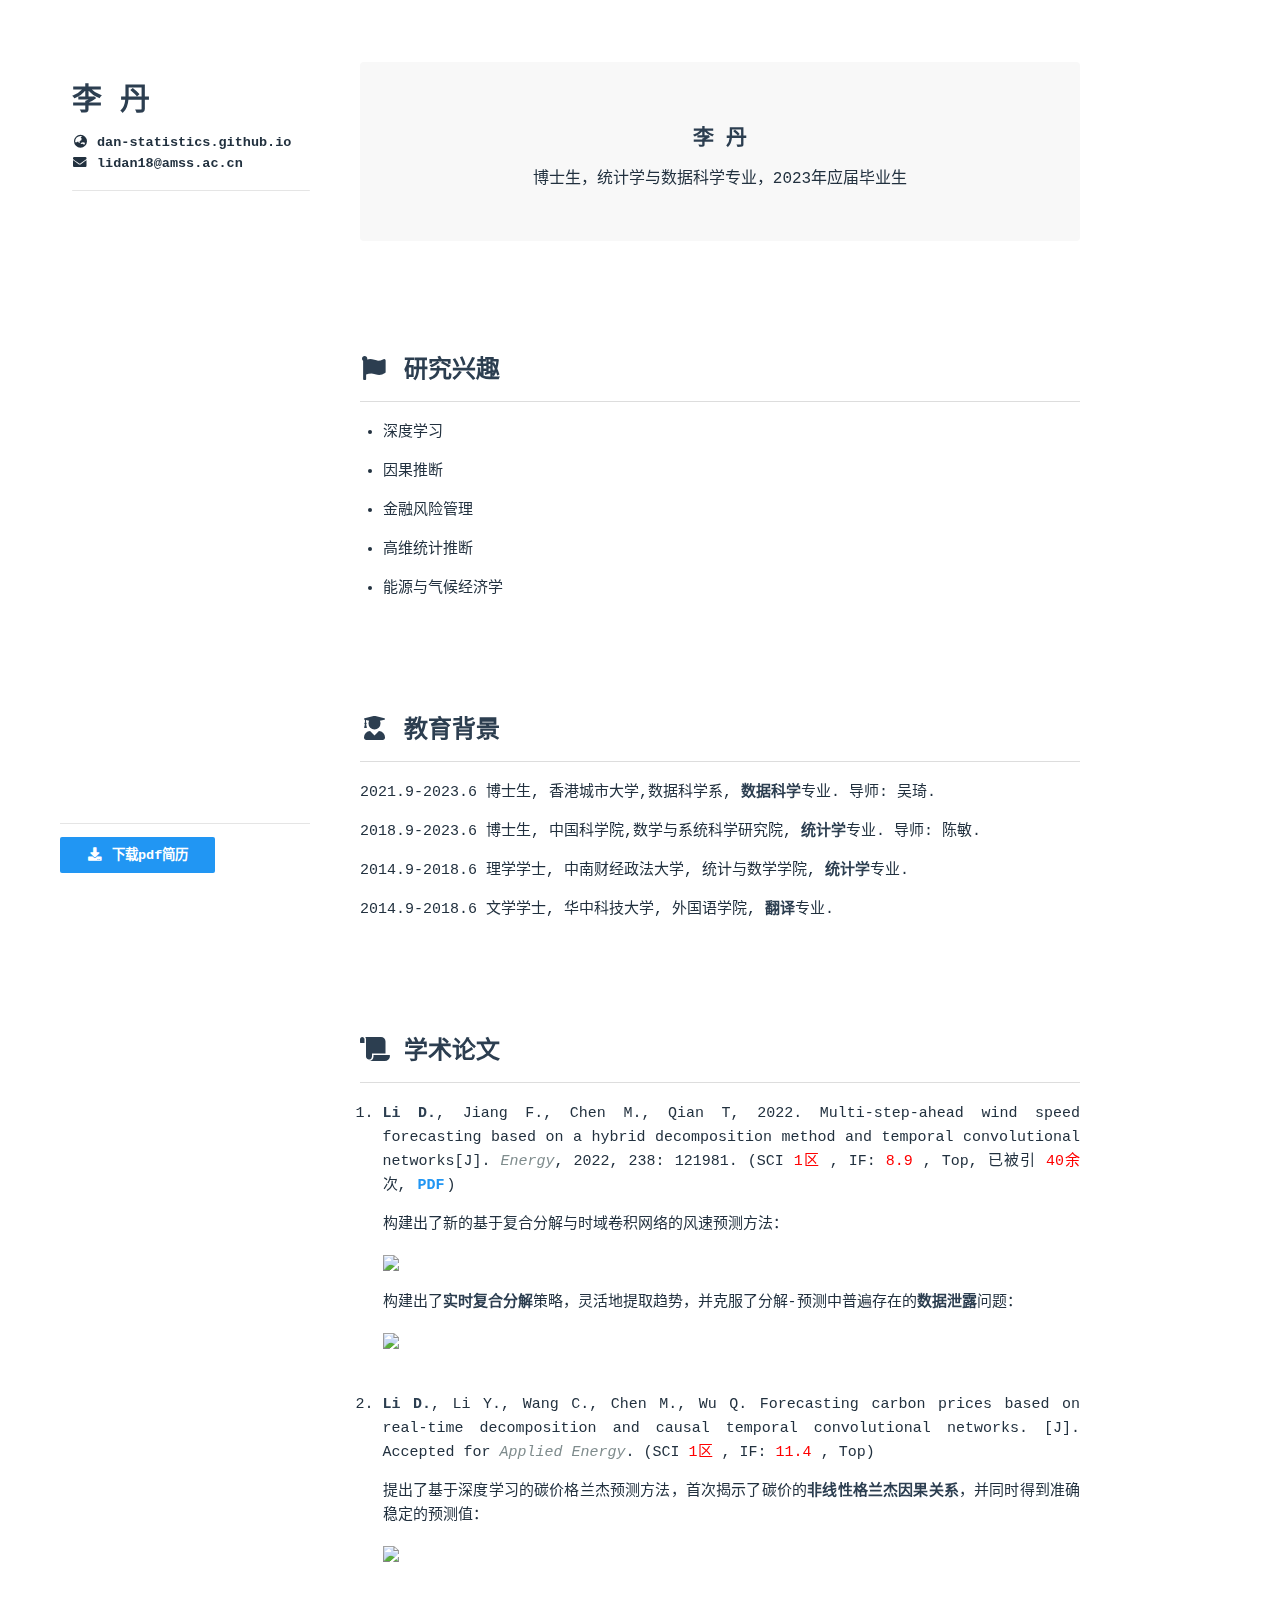
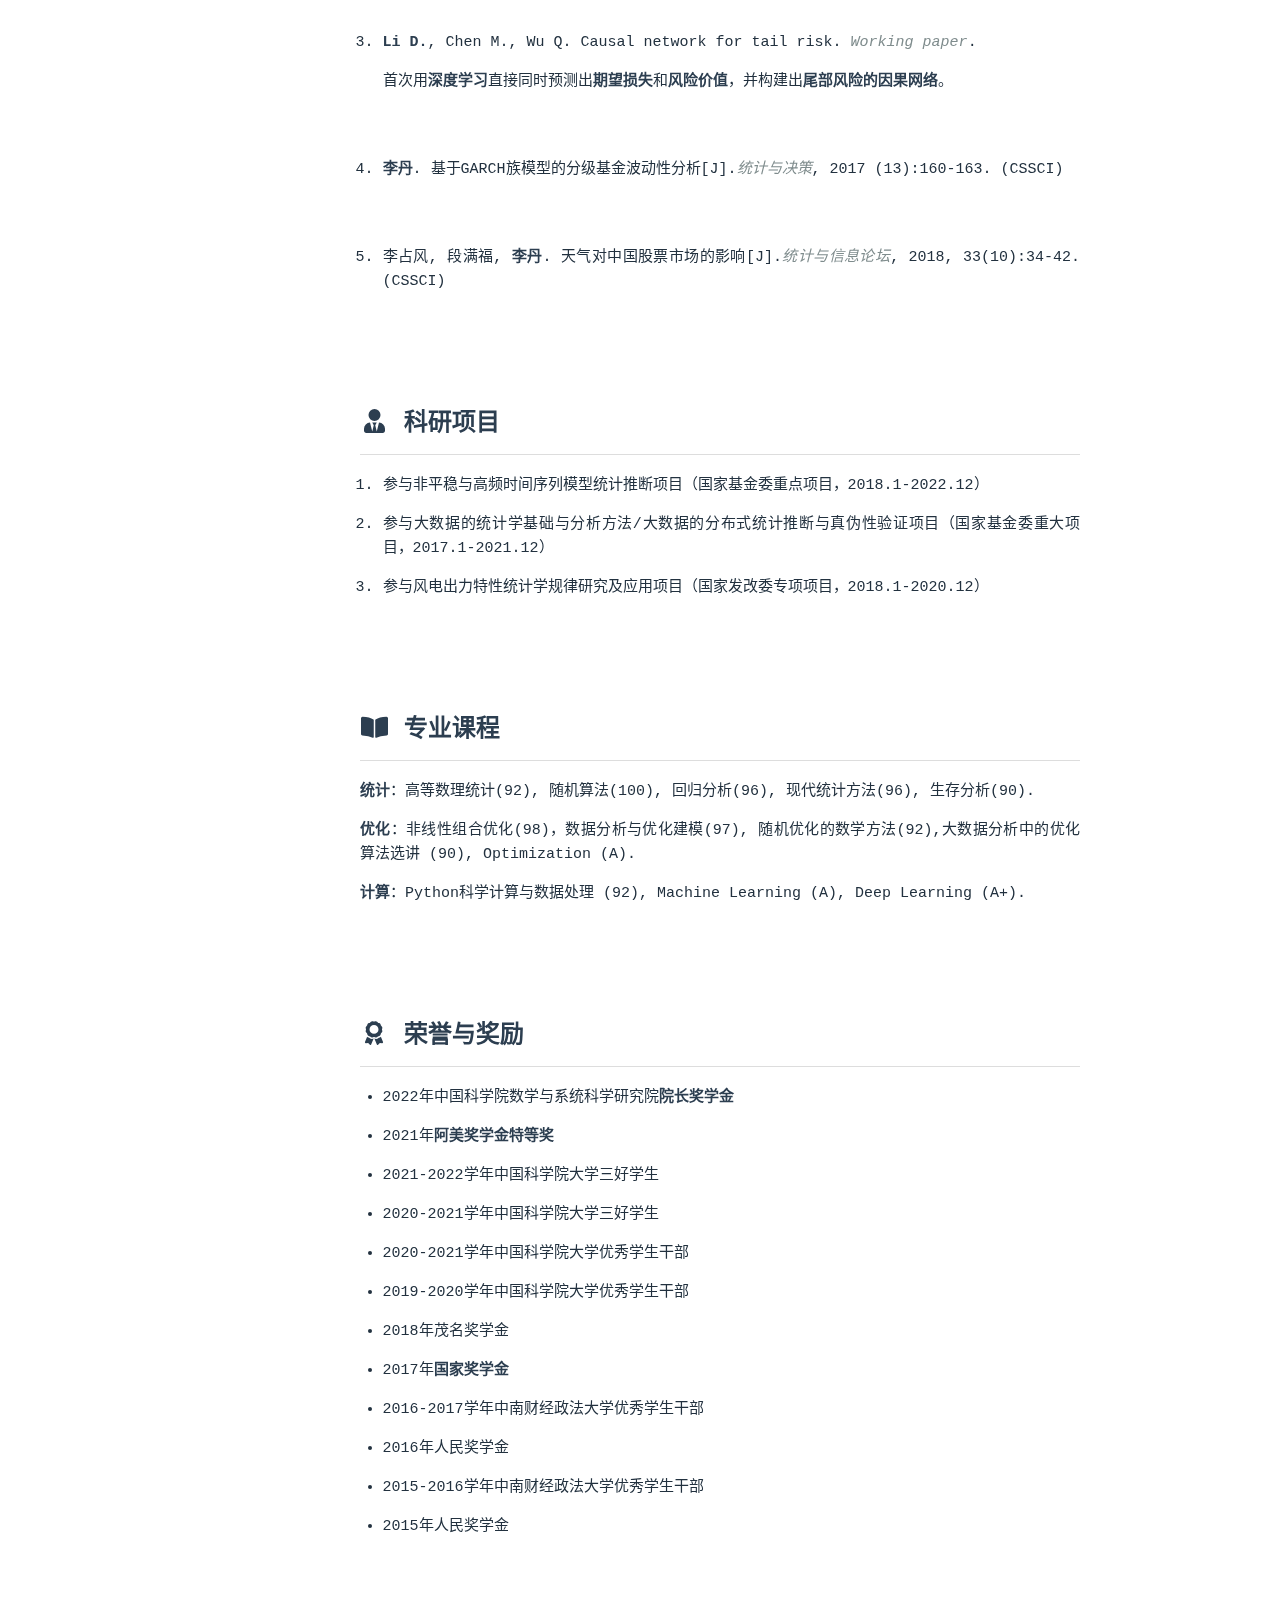
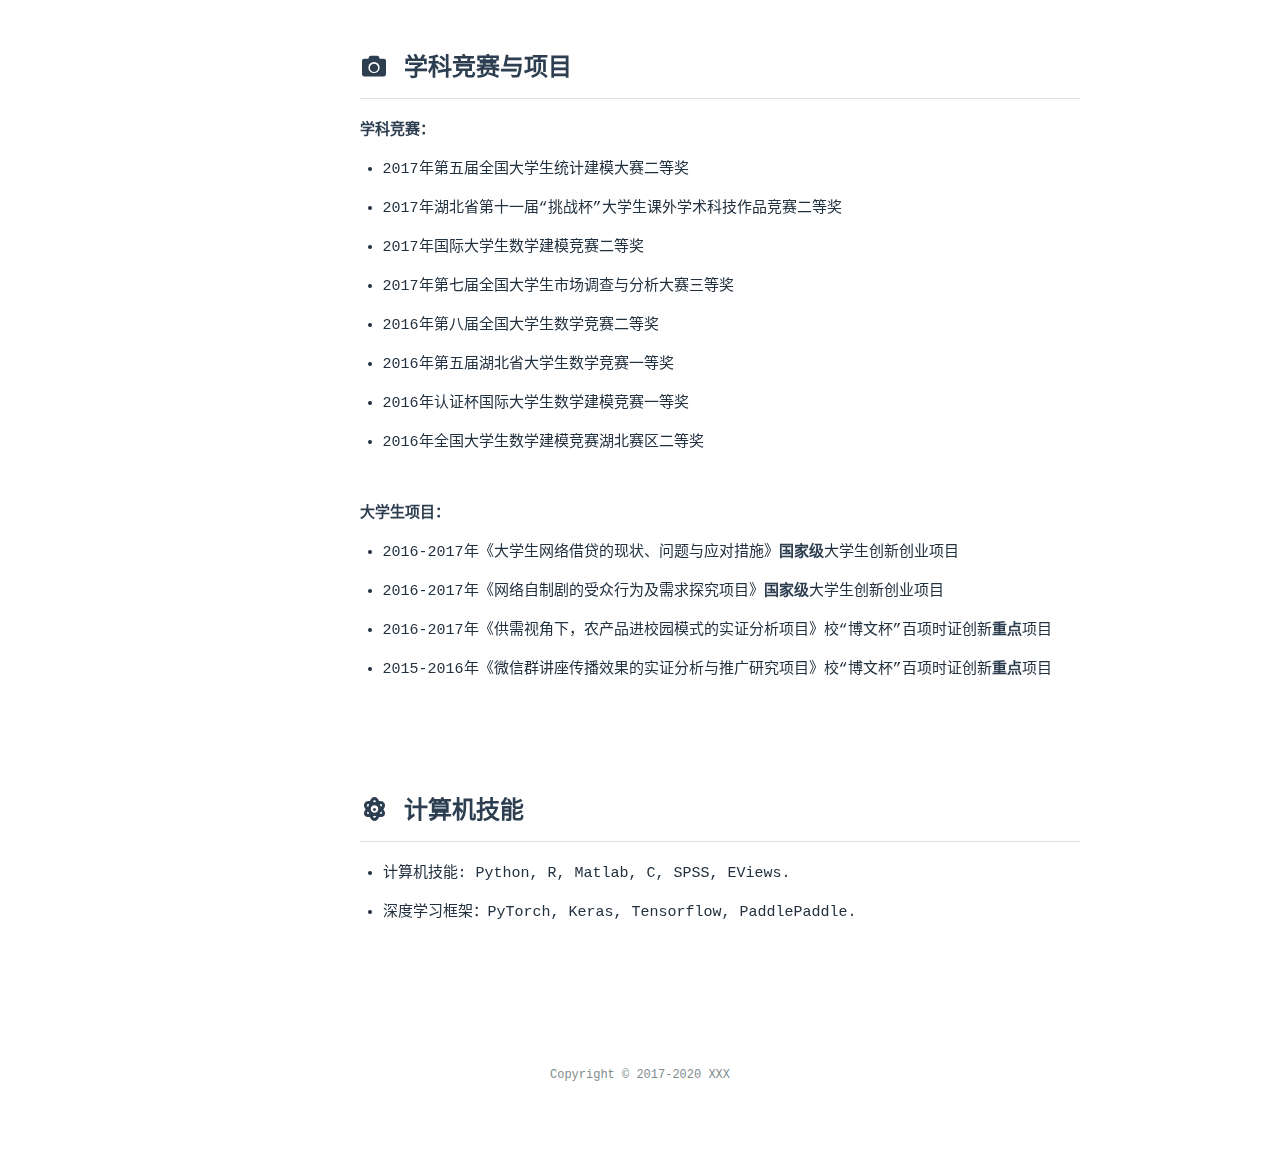
==== commit 12085d33: "update pages" ====
--- a/index.html
+++ b/index.html
@@ -1,2 +1,2 @@
-<!DOCTYPE html><html lang="zh-CN"><head><meta charset="utf-8"><meta name="robots" content="index,follow"><meta name="renderer" content="webkit"><meta name="force-rendering" content="webkit"><meta http-equiv="X-UA-Compatible" content="IE=Edge,chrome=1"><meta name="HandheldFriendly" content="True"><meta name="apple-mobile-web-app-capable" content="yes"><meta name="viewport" content="width=device-width,initial-scale=1,maximum-scale=1,user-scalable=no"><title>李 丹</title><meta name="keywords" content="简历"><meta name="description" content="博士生，统计学与数据科学专业，2023年应届毕业生"><meta name="theme-color" content="#FFFFFF"><meta name="msapplication-TileColor" content="#1BC3FB"><meta name="msapplication-config" content="https://cdn.jsdelivr.net/gh/xaoxuu/cdn-assets/favicon/browserconfig.xml"><link rel="shortcut icon" type="image/x-icon" href="https://cdn.jsdelivr.net/gh/xaoxuu/cdn-assets/favicon/favicon.ico"><link rel="icon" type="image/x-icon" sizes="32x32" href="https://cdn.jsdelivr.net/gh/xaoxuu/cdn-assets/favicon/favicon-32x32.png"><link rel="apple-touch-icon" type="image/png" sizes="180x180" href="https://cdn.jsdelivr.net/gh/xaoxuu/cdn-assets/favicon/apple-touch-icon.png"><link rel="mask-icon" color="#1BC3FB" href="https://cdn.jsdelivr.net/gh/xaoxuu/cdn-assets/favicon/safari-pinned-tab.svg"><link rel="manifest" href="https://cdn.jsdelivr.net/gh/xaoxuu/cdn-assets/favicon/site.webmanifest"><link rel="stylesheet" href="https://cdn.jsdelivr.net/npm/@fortawesome/fontawesome-free@5.12.1/css/all.min.css"><link rel="stylesheet" href="https://cdn.jsdelivr.net/npm/@fancyapps/fancybox@3.5/dist/jquery.fancybox.min.css"><link rel="stylesheet" href="/css/page.css"><meta name="generator" content="Hexo 5.3.0"></head><body class="docs"><div id="mobile-bar"><a class="menu-button fas fa-bars"></a><h2 class="nav-title">李 丹</h2><a class="menu-button right fas fa-download" target="_blank" rel="external nofollow noopener noreferrer" href="https://vc-dan.obs.cn-north-4.myhuaweicloud.com/Dan.pdf"></a></div><script src="https://cdn.jsdelivr.net/npm/vue@2.6/dist/vue.min.js"></script><script>Vue.config.productionTip=!1,window.PAGE_TYPE="resume"</script><div id="main" class="fix-sidebar"><div class="sidebar"><div class="sidebar-inner"><header class="header"><h2>李 丹</h2><div class="meta"><p><a target="_blank" rel="external nofollow noopener noreferrer" href="https://dan-statistics.github.io"><i class="fas fa-globe-asia fa-fw"></i>&nbsp;dan-statistics.github.io</a></p><p><a href="lidan18@amss.ac.cn"><i class="fas fa-envelope fa-fw"></i>&nbsp;lidan18@amss.ac.cn</a></p></div><hr><br></header><div class="list"><ul class="menu-root"><li><a href="/index.html" class="sidebar-link current"></a></li><li><a href="/en/index.html" class="sidebar-link current"></a></li></ul></div><div class="footer"><a class="button" target="_blank" rel="external nofollow noopener noreferrer" href="https://vc-dan.obs.cn-north-4.myhuaweicloud.com/Dan.pdf"><i class="fas fa-download fa-fw"></i> 下载pdf简历</a></div></div></div><div class="content with-sidebar"><div class="resume-header"><h1 class="resume-title">李 丹</h1><p class="description">博士生，统计学与数据科学专业，2023年应届毕业生</p></div><h2 id="研究兴趣"><a href="#研究兴趣" class="headerlink" title=" 研究兴趣"></a><i class="fas fa-flag"></i> 研究兴趣</h2><ul><li>深度学习</li></ul><ul><li>因果推断</li></ul><ul><li>金融风险管理</li></ul><ul><li>高维统计推断</li></ul><ul><li>能源与气候经济学</li></ul><h2 id="教育背景"><a href="#教育背景" class="headerlink" title=" 教育背景"></a><i class="fas fa-user-graduate"></i> 教育背景</h2><p>2021.9-2023.6 博士生, 香港城市大学,数据科学系, <strong>数据科学</strong>专业. 导师: 吴琦.</p><p>2018.9-2023.6 博士生, 中国科学院,数学与系统科学研究院, <strong>统计学</strong>专业. 导师: 陈敏.</p><p>2014.9-2018.6 理学学士, 中南财经政法大学, 统计与数学学院, <strong>统计学</strong>专业.</p><p>2014.9-2018.6 文学学士, 华中科技大学, 外国语学院, <strong>翻译</strong>专业.</p><h2 id="学术论文"><a href="#学术论文" class="headerlink" title=" 学术论文"></a><i class="fas fa-scroll"></i> 学术论文</h2><ol><li><p><strong>Li D.</strong>, Jiang F., Chen M., Qian T, 2022. Multi-step-ahead wind speed forecasting based on a hybrid decomposition method and temporal convolutional networks[J]. <em>Energy</em>, 2022, 238: 121981. (SCI <font color="red">1区 </font>, IF: <font color="red">8.9 </font>, Top, 已被引<font color="red"> 40余 </font>次, <a target="_blank" rel="external nofollow noopener noreferrer" href="https://doi.org/10.1016/j.energy.2021.121981">PDF</a>)</p><p>构建出了新的基于复合分解与时域卷积网络的风速预测方法：</p><img decoding="async" src="https://img.vim-cn.com/92/d570170f4f12e1ee829ca0e85a7dffeb77343a.svg" data-original="https://vc-dan.obs.cn-north-4.myhuaweicloud.com/Alg.jpeg" width="90%" div align="center"><br><p>构建出了<strong>实时复合分解</strong>策略，灵活地提取趋势，并克服了分解-预测中普遍存在的<strong>数据泄露</strong>问题：</p><img decoding="async" src="https://img.vim-cn.com/92/d570170f4f12e1ee829ca0e85a7dffeb77343a.svg" data-original="https://vc-dan.obs.cn-north-4.myhuaweicloud.com/Alg2.jpeg" width="90%" div align="center"><br><br></li><li><p><strong>Li D.</strong>, Li Y., Wang C., Chen M., Wu Q. Forecasting carbon prices based on real-time decomposition and causal temporal convolutional networks. [J]. Accepted for <em>Applied Energy</em>. (SCI <font color="red">1区 </font>, IF: <font color="red">11.4 </font>, Top)</p><p>提出了基于深度学习的碳价格兰杰预测方法，首次揭示了碳价的<strong>非线性格兰杰因果关系</strong>，并同时得到准确稳定的预测值：</p><img decoding="async" src="https://img.vim-cn.com/92/d570170f4f12e1ee829ca0e85a7dffeb77343a.svg" data-original="https://vc-dan.obs.cn-north-4.myhuaweicloud.com/Carbon_Alg.jpeg" width="90%" div align="center"></li></ol><br><br><ol start="3"><li><p><strong>Li D.</strong>, Chen M., Wu Q. Causal network for tail risk. <em>Working paper</em>.</p><p>首次用<strong>深度学习</strong>直接同时预测出<strong>期望损失</strong>和<strong>风险价值</strong>，并构建出<strong>尾部风险的因果网络</strong>。</p></li></ol><br><ol start="4"><li><strong>李丹</strong>. 基于GARCH族模型的分级基金波动性分析[J].<em>统计与决策</em>, 2017 (13):160-163. (CSSCI)</li></ol><br><ol start="5"><li>李占风, 段满福, <strong>李丹</strong>. 天气对中国股票市场的影响[J].<em>统计与信息论坛</em>, 2018, 33(10):34-42. (CSSCI)</li></ol><h2 id="科研项目"><a href="#科研项目" class="headerlink" title=" 科研项目"></a><i class="fas fa-user-tie"></i> 科研项目</h2><ol><li>参与非平稳与高频时间序列模型统计推断项目（国家基金委重点项目，2018.1-2022.12）</li></ol><ol start="2"><li>参与大数据的统计学基础与分析方法/大数据的分布式统计推断与真伪性验证项目（国家基金委重大项目，2017.1-2021.12）</li></ol><ol start="3"><li>参与风电出力特性统计学规律研究及应用项目（国家发改委专项项目，2018.1-2020.12）</li></ol><h2 id="专业课程"><a href="#专业课程" class="headerlink" title=" 专业课程"></a><i class="fas fa-book-open"></i> 专业课程</h2><p><strong>统计</strong>：⾼等数理统计(92), 随机算法(100), 回归分析(96), 现代统计⽅法(96), ⽣存分析(90).</p><p><strong>优化</strong>：⾮线性组合优化(98)，数据分析与优化建模(97), 随机优化的数学⽅法(92),⼤数据分析中的优化算法选讲 (90), Optimization (A).</p><p><strong>计算</strong>：Python科学计算与数据处理 (92), Machine Learning (A), Deep Learning (A+).</p><h2 id="荣誉与奖励"><a href="#荣誉与奖励" class="headerlink" title=" 荣誉与奖励"></a><i class="fas fa-award"></i> 荣誉与奖励</h2><ul><li><p>2022年中国科学院数学与系统科学研究院<strong>院长奖学⾦</strong></p></li><li><p>2021年<strong>阿美奖学⾦特等奖</strong></p></li><li><p>2021-2022学年中国科学院⼤学三好学⽣</p></li><li><p>2020-2021学年中国科学院⼤学三好学⽣</p></li><li><p>2020-2021学年中国科学院⼤学优秀学⽣⼲部</p></li><li><p>2019-2020学年中国科学院⼤学优秀学⽣⼲部</p></li><li><p>2018年茂名奖学⾦</p></li><li><p>2017年<strong>国家奖学⾦</strong></p></li><li><p>2016-2017学年中南财经政法⼤学优秀学⽣⼲部</p></li><li><p>2016年⼈民奖学⾦</p></li><li><p>2015-2016学年中南财经政法⼤学优秀学⽣⼲部</p></li><li><p>2015年⼈民奖学⾦</p></li></ul><h2 id="学科竞赛与项目"><a href="#学科竞赛与项目" class="headerlink" title=" 学科竞赛与项目"></a><i class="fas fa-camera"></i> 学科竞赛与项目</h2><p><strong>学科竞赛：</strong></p><ul><li><p>2017年第五届全国大学生统计建模大赛二等奖</p></li><li><p>2017年湖北省第十一届“挑战杯”大学生课外学术科技作品竞赛二等奖</p></li><li><p>2017年国际大学生数学建模竞赛二等奖</p></li><li><p>2017年第七届全国大学生市场调查与分析大赛三等奖</p></li><li><p>2016年第八届全国大学生数学竞赛二等奖</p></li><li><p>2016年第五届湖北省大学生数学竞赛一等奖</p></li><li><p>2016年认证杯国际大学生数学建模竞赛一等奖</p></li><li><p>2016年全国大学生数学建模竞赛湖北赛区二等奖</p></li></ul><br><p><strong>大学生项目：</strong></p><ul><li><p>2016-2017年《大学生网络借贷的现状、问题与应对措施》<strong>国家级</strong>大学生创新创业项目</p></li><li><p>2016-2017年《网络自制剧的受众行为及需求探究项目》<strong>国家级</strong>大学生创新创业项目</p></li><li><p>2016-2017年《供需视角下，农产品进校园模式的实证分析项目》校“博文杯”百项时证创新<strong>重点</strong>项目</p></li><li><p>2015-2016年《微信群讲座传播效果的实证分析与推广研究项目》校“博文杯”百项时证创新<strong>重点</strong>项目</p></li></ul><h2 id="计算机技能"><a href="#计算机技能" class="headerlink" title=" 计算机技能"></a><i class="fas fa-atom"></i> 计算机技能</h2><ul><li><p>计算机技能: Python, R, Matlab, C, SPSS, EViews.</p></li><li><p>深度学习框架：PyTorch, Keras, Tensorflow, PaddlePaddle.</p></li></ul></div></div><script src="https://cdn.jsdelivr.net/gh/xaoxuu/hexo-theme-resume@1.0.0/source/js/smooth-scroll.min.js"></script><footer id="footer"><p></p><p><a href="/">Copyright © 2017-2020 XXX</a></p><p></p></footer><script src="https://cdn.jsdelivr.net/npm/jquery@3.5/dist/jquery.min.js"></script><script src="https://cdn.jsdelivr.net/gh/xaoxuu/hexo-theme-resume@1.0.0/source/js/common.js"></script><script src="https://cdn.jsdelivr.net/gh/xaoxuu/hexo-theme-resume@1.0.0/source/js/css.escape.js"></script><script src="https://cdn.jsdelivr.net/gh/fancyapps/fancybox@3.5/dist/jquery.fancybox.min.js"></script><script>let LAZY_LOAD_IMAGE="[object Object]";$("body").find("fancybox").find("img").each(function(){var t=document.createElement("a");$(t).attr("data-fancybox","gallery"),$(t).attr("href",$(this).attr("src")),LAZY_LOAD_IMAGE&&$(t).attr("href",$(this).attr("data-original")),$(this).wrap(t)})</script><script>window.imageLazyLoadSetting={isSPA:!1,processImages:null}</script><script>window.addEventListener("load",function(){var t=/\.(gif|jpg|jpeg|tiff|png)$/i,r=/^data:image\/[a-z]+;base64,/;Array.prototype.slice.call(document.querySelectorAll("img[data-original]")).forEach(function(a){var e=a.parentNode;"A"===e.tagName&&(e.href.match(t)||e.href.match(r))&&(e.href=a.dataset.original)})})</script><script>!function(n){n.imageLazyLoadSetting.processImages=i;var e=n.imageLazyLoadSetting.isSPA,r=Array.prototype.slice.call(document.querySelectorAll("img[data-original]"));function i(){e&&(r=Array.prototype.slice.call(document.querySelectorAll("img[data-original]")));for(var t,a=0;a<r.length;a++)0<=(t=(t=r[a]).getBoundingClientRect()).bottom&&0<=t.left&&t.top<=(n.innerHeight||document.documentElement.clientHeight)&&function(){var e=r[a],t=e,n=function(){r=r.filter(function(t){return e!==t})},i=new Image,o=t.getAttribute("data-original");i.onload=function(){t.src=o,n()},i.src=o}()}i(),n.addEventListener("scroll",function(){var t=i,e=n;clearTimeout(t.tId),t.tId=setTimeout(function(){t.call(e)},500)})}(this)</script><script>'use strict';'serviceWorker'in navigator&&navigator.serviceWorker.register('service-worker.js').then(function(a){a.onupdatefound=function(){var b=a.installing;b.onstatechange=function(){switch(b.state){case'installed':navigator.serviceWorker.controller?console.log('New or updated content is available.'):console.log('Content is now available offline!');break;case'redundant':console.error('The installing service worker became redundant.');}}}}).catch(function(a){console.error('Error during service worker registration:',a)});
+<!DOCTYPE html><html lang="zh-CN"><head><meta charset="utf-8"><meta name="robots" content="index,follow"><meta name="renderer" content="webkit"><meta name="force-rendering" content="webkit"><meta http-equiv="X-UA-Compatible" content="IE=Edge,chrome=1"><meta name="HandheldFriendly" content="True"><meta name="apple-mobile-web-app-capable" content="yes"><meta name="viewport" content="width=device-width,initial-scale=1,maximum-scale=1,user-scalable=no"><title>李 丹</title><meta name="keywords" content="简历"><meta name="description" content="博士生，统计学与数据科学专业，2023年应届毕业生"><meta name="theme-color" content="#FFFFFF"><meta name="msapplication-TileColor" content="#1BC3FB"><meta name="msapplication-config" content="https://cdn.jsdelivr.net/gh/xaoxuu/cdn-assets/favicon/browserconfig.xml"><link rel="shortcut icon" type="image/x-icon" href="https://cdn.jsdelivr.net/gh/xaoxuu/cdn-assets/favicon/favicon.ico"><link rel="icon" type="image/x-icon" sizes="32x32" href="https://cdn.jsdelivr.net/gh/xaoxuu/cdn-assets/favicon/favicon-32x32.png"><link rel="apple-touch-icon" type="image/png" sizes="180x180" href="https://cdn.jsdelivr.net/gh/xaoxuu/cdn-assets/favicon/apple-touch-icon.png"><link rel="mask-icon" color="#1BC3FB" href="https://cdn.jsdelivr.net/gh/xaoxuu/cdn-assets/favicon/safari-pinned-tab.svg"><link rel="manifest" href="https://cdn.jsdelivr.net/gh/xaoxuu/cdn-assets/favicon/site.webmanifest"><link rel="stylesheet" href="https://cdn.jsdelivr.net/npm/@fortawesome/fontawesome-free@5.12.1/css/all.min.css"><link rel="stylesheet" href="https://cdn.jsdelivr.net/npm/@fancyapps/fancybox@3.5/dist/jquery.fancybox.min.css"><link rel="stylesheet" href="/css/page.css"><meta name="generator" content="Hexo 5.3.0"></head><body class="docs"><div id="mobile-bar"><a class="menu-button fas fa-bars"></a><h2 class="nav-title">李 丹</h2><a class="menu-button right fas fa-download" target="_blank" rel="external nofollow noopener noreferrer" href="https://vc-dan.obs.cn-north-4.myhuaweicloud.com/Dan.pdf"></a></div><script src="https://cdn.jsdelivr.net/npm/vue@2.6/dist/vue.min.js"></script><script>Vue.config.productionTip=!1,window.PAGE_TYPE="resume"</script><div id="main" class="fix-sidebar"><div class="sidebar"><div class="sidebar-inner"><header class="header"><h2>李 丹</h2><div class="meta"><p><a target="_blank" rel="external nofollow noopener noreferrer" href="https://dan-statistics.github.io"><i class="fas fa-globe-asia fa-fw"></i>&nbsp;dan-statistics.github.io</a></p><p><a href="lidan18@amss.ac.cn"><i class="fas fa-envelope fa-fw"></i>&nbsp;lidan18@amss.ac.cn</a></p></div><hr><br></header><div class="list"><ul class="menu-root"><li><a href="/index.html" class="sidebar-link current"></a></li><li><a href="/en/index.html" class="sidebar-link current"></a></li></ul></div><div class="footer"><a class="button" target="_blank" rel="external nofollow noopener noreferrer" href="https://vc-dan.obs.cn-north-4.myhuaweicloud.com/Dan.pdf"><i class="fas fa-download fa-fw"></i> 下载pdf简历</a></div></div></div><div class="content with-sidebar"><div class="resume-header"><h1 class="resume-title">李 丹</h1><p class="description">博士生，统计学与数据科学专业，2023年应届毕业生</p></div><h2 id="研究兴趣"><a href="#研究兴趣" class="headerlink" title=" 研究兴趣"></a><i class="fas fa-flag"></i> 研究兴趣</h2><ul><li>深度学习</li></ul><ul><li>因果推断</li></ul><ul><li>金融风险管理</li></ul><ul><li>高维统计推断</li></ul><ul><li>能源与气候经济学</li></ul><h2 id="教育背景"><a href="#教育背景" class="headerlink" title=" 教育背景"></a><i class="fas fa-user-graduate"></i> 教育背景</h2><p>2021.9-2023.6 博士生, 香港城市大学,数据科学系, <strong>数据科学</strong>专业. 导师: 吴琦.</p><p>2018.9-2023.6 博士生, 中国科学院,数学与系统科学研究院, <strong>统计学</strong>专业. 导师: 陈敏.</p><p>2014.9-2018.6 理学学士, 中南财经政法大学, 统计与数学学院, <strong>统计学</strong>专业.</p><p>2014.9-2018.6 文学学士, 华中科技大学, 外国语学院, <strong>翻译</strong>专业.</p><h2 id="学术论文"><a href="#学术论文" class="headerlink" title=" 学术论文"></a><i class="fas fa-scroll"></i> 学术论文</h2><ol><li><p><strong>Li D.</strong>, Jiang F., Chen M., Qian T, 2022. Multi-step-ahead wind speed forecasting based on a hybrid decomposition method and temporal convolutional networks[J]. <em>Energy</em>, 2022, 238: 121981. (SCI <font color="red">1区 </font>, IF: <font color="red">8.9 </font>, Top, 已被引<font color="red"> 40余 </font>次, <a target="_blank" rel="external nofollow noopener noreferrer" href="https://doi.org/10.1016/j.energy.2021.121981">PDF</a>)</p><p>构建出了新的基于复合分解与时域卷积网络的风速预测方法：</p><img decoding="async" src="https://img.vim-cn.com/92/d570170f4f12e1ee829ca0e85a7dffeb77343a.svg" data-original="https://vc-dan.obs.cn-north-4.myhuaweicloud.com/Alg.jpeg" width="90%" div align="center"><br><p>构建出了<strong>实时复合分解</strong>策略，灵活地提取趋势，并克服了分解-预测中普遍存在的<strong>数据泄露</strong>问题：</p><img decoding="async" src="https://img.vim-cn.com/92/d570170f4f12e1ee829ca0e85a7dffeb77343a.svg" data-original="https://vc-dan.obs.cn-north-4.myhuaweicloud.com/Alg2.jpeg" width="90%" div align="center"><br><br></li><li><p><strong>Li D.</strong>, Li Y., Wang C., Chen M., Wu Q. Forecasting carbon prices based on real-time decomposition and causal temporal convolutional networks. [J]. Accepted for <em>Applied Energy</em>. (SCI <font color="red">1区 </font>, IF: <font color="red">11.4 </font>, Top)</p><p>提出了基于深度学习的碳价格兰杰预测方法，首次揭示了碳价的<strong>非线性格兰杰因果关系</strong>，并同时得到准确稳定的预测值：</p><img decoding="async" src="https://img.vim-cn.com/92/d570170f4f12e1ee829ca0e85a7dffeb77343a.svg" data-original="https://vc-dan.obs.cn-north-4.myhuaweicloud.com/Carbon_Alg.jpeg" width="90%" div align="center"></li></ol><br><br><ol start="3"><li><p><strong>Li D.</strong>, Chen M., Wu Q. Causal network for tail risk. <em>Working paper</em>.</p><p>首次用<strong>深度学习</strong>直接同时预测出<strong>期望损失</strong>和<strong>风险价值</strong>，并构建出<strong>尾部风险的因果网络</strong>。</p></li></ol><br><br><ol start="4"><li><strong>李丹</strong>. 基于GARCH族模型的分级基金波动性分析[J].<em>统计与决策</em>, 2017 (13):160-163. (CSSCI)</li></ol><br><br><ol start="5"><li>李占风, 段满福, <strong>李丹</strong>. 天气对中国股票市场的影响[J].<em>统计与信息论坛</em>, 2018, 33(10):34-42. (CSSCI)</li></ol><h2 id="科研项目"><a href="#科研项目" class="headerlink" title=" 科研项目"></a><i class="fas fa-user-tie"></i> 科研项目</h2><ol><li>参与非平稳与高频时间序列模型统计推断项目（国家基金委重点项目，2018.1-2022.12）</li></ol><ol start="2"><li>参与大数据的统计学基础与分析方法/大数据的分布式统计推断与真伪性验证项目（国家基金委重大项目，2017.1-2021.12）</li></ol><ol start="3"><li>参与风电出力特性统计学规律研究及应用项目（国家发改委专项项目，2018.1-2020.12）</li></ol><h2 id="专业课程"><a href="#专业课程" class="headerlink" title=" 专业课程"></a><i class="fas fa-book-open"></i> 专业课程</h2><p><strong>统计</strong>：⾼等数理统计(92), 随机算法(100), 回归分析(96), 现代统计⽅法(96), ⽣存分析(90).</p><p><strong>优化</strong>：⾮线性组合优化(98)，数据分析与优化建模(97), 随机优化的数学⽅法(92),⼤数据分析中的优化算法选讲 (90), Optimization (A).</p><p><strong>计算</strong>：Python科学计算与数据处理 (92), Machine Learning (A), Deep Learning (A+).</p><h2 id="荣誉与奖励"><a href="#荣誉与奖励" class="headerlink" title=" 荣誉与奖励"></a><i class="fas fa-award"></i> 荣誉与奖励</h2><ul><li><p>2022年中国科学院数学与系统科学研究院<strong>院长奖学⾦</strong></p></li><li><p>2021年<strong>阿美奖学⾦特等奖</strong></p></li><li><p>2021-2022学年中国科学院⼤学三好学⽣</p></li><li><p>2020-2021学年中国科学院⼤学三好学⽣</p></li><li><p>2020-2021学年中国科学院⼤学优秀学⽣⼲部</p></li><li><p>2019-2020学年中国科学院⼤学优秀学⽣⼲部</p></li><li><p>2018年茂名奖学⾦</p></li><li><p>2017年<strong>国家奖学⾦</strong></p></li><li><p>2016-2017学年中南财经政法⼤学优秀学⽣⼲部</p></li><li><p>2016年⼈民奖学⾦</p></li><li><p>2015-2016学年中南财经政法⼤学优秀学⽣⼲部</p></li><li><p>2015年⼈民奖学⾦</p></li></ul><h2 id="学科竞赛与项目"><a href="#学科竞赛与项目" class="headerlink" title=" 学科竞赛与项目"></a><i class="fas fa-camera"></i> 学科竞赛与项目</h2><p><strong>学科竞赛：</strong></p><ul><li><p>2017年第五届全国大学生统计建模大赛二等奖</p></li><li><p>2017年湖北省第十一届“挑战杯”大学生课外学术科技作品竞赛二等奖</p></li><li><p>2017年国际大学生数学建模竞赛二等奖</p></li><li><p>2017年第七届全国大学生市场调查与分析大赛三等奖</p></li><li><p>2016年第八届全国大学生数学竞赛二等奖</p></li><li><p>2016年第五届湖北省大学生数学竞赛一等奖</p></li><li><p>2016年认证杯国际大学生数学建模竞赛一等奖</p></li><li><p>2016年全国大学生数学建模竞赛湖北赛区二等奖</p></li></ul><br><p><strong>大学生项目：</strong></p><ul><li><p>2016-2017年《大学生网络借贷的现状、问题与应对措施》<strong>国家级</strong>大学生创新创业项目</p></li><li><p>2016-2017年《网络自制剧的受众行为及需求探究项目》<strong>国家级</strong>大学生创新创业项目</p></li><li><p>2016-2017年《供需视角下，农产品进校园模式的实证分析项目》校“博文杯”百项时证创新<strong>重点</strong>项目</p></li><li><p>2015-2016年《微信群讲座传播效果的实证分析与推广研究项目》校“博文杯”百项时证创新<strong>重点</strong>项目</p></li></ul><h2 id="计算机技能"><a href="#计算机技能" class="headerlink" title=" 计算机技能"></a><i class="fas fa-atom"></i> 计算机技能</h2><ul><li><p>计算机技能: Python, R, Matlab, C, SPSS, EViews.</p></li><li><p>深度学习框架：PyTorch, Keras, Tensorflow, PaddlePaddle.</p></li></ul></div></div><script src="https://cdn.jsdelivr.net/gh/xaoxuu/hexo-theme-resume@1.0.0/source/js/smooth-scroll.min.js"></script><footer id="footer"><p></p><p><a href="/">Copyright © 2017-2020 XXX</a></p><p></p></footer><script src="https://cdn.jsdelivr.net/npm/jquery@3.5/dist/jquery.min.js"></script><script src="https://cdn.jsdelivr.net/gh/xaoxuu/hexo-theme-resume@1.0.0/source/js/common.js"></script><script src="https://cdn.jsdelivr.net/gh/xaoxuu/hexo-theme-resume@1.0.0/source/js/css.escape.js"></script><script src="https://cdn.jsdelivr.net/gh/fancyapps/fancybox@3.5/dist/jquery.fancybox.min.js"></script><script>let LAZY_LOAD_IMAGE="[object Object]";$("body").find("fancybox").find("img").each(function(){var t=document.createElement("a");$(t).attr("data-fancybox","gallery"),$(t).attr("href",$(this).attr("src")),LAZY_LOAD_IMAGE&&$(t).attr("href",$(this).attr("data-original")),$(this).wrap(t)})</script><script>window.imageLazyLoadSetting={isSPA:!1,processImages:null}</script><script>window.addEventListener("load",function(){var t=/\.(gif|jpg|jpeg|tiff|png)$/i,r=/^data:image\/[a-z]+;base64,/;Array.prototype.slice.call(document.querySelectorAll("img[data-original]")).forEach(function(a){var e=a.parentNode;"A"===e.tagName&&(e.href.match(t)||e.href.match(r))&&(e.href=a.dataset.original)})})</script><script>!function(n){n.imageLazyLoadSetting.processImages=i;var e=n.imageLazyLoadSetting.isSPA,r=Array.prototype.slice.call(document.querySelectorAll("img[data-original]"));function i(){e&&(r=Array.prototype.slice.call(document.querySelectorAll("img[data-original]")));for(var t,a=0;a<r.length;a++)0<=(t=(t=r[a]).getBoundingClientRect()).bottom&&0<=t.left&&t.top<=(n.innerHeight||document.documentElement.clientHeight)&&function(){var e=r[a],t=e,n=function(){r=r.filter(function(t){return e!==t})},i=new Image,o=t.getAttribute("data-original");i.onload=function(){t.src=o,n()},i.src=o}()}i(),n.addEventListener("scroll",function(){var t=i,e=n;clearTimeout(t.tId),t.tId=setTimeout(function(){t.call(e)},500)})}(this)</script><script>'use strict';'serviceWorker'in navigator&&navigator.serviceWorker.register('service-worker.js').then(function(a){a.onupdatefound=function(){var b=a.installing;b.onstatechange=function(){switch(b.state){case'installed':navigator.serviceWorker.controller?console.log('New or updated content is available.'):console.log('Content is now available offline!');break;case'redundant':console.error('The installing service worker became redundant.');}}}}).catch(function(a){console.error('Error during service worker registration:',a)});
 </script></body></html>--- a/css/page.css
+++ b/css/page.css
@@ -1,3 +1,3 @@
-/* build time:Mon Dec 05 2022 12:42:06 GMT+0800 (中国标准时间)*/
+/* build time:Mon Dec 05 2022 12:44:12 GMT+0800 (中国标准时间)*/
 @font-face{font-family:Courier;src:url(https://cdn.jsdelivr.net/gh/xaoxuu/cdn-fonts/Courier/Courier.dfont);font-weight:300}.gutter pre{color:rgba(0,0,0,.4)}pre{color:#444}pre .constant,pre .function .keyword{color:#0092db}pre .attribute,pre .keyword{color:#e96900}pre .literal,pre .number{color:#ae81ff}pre .change,pre .clojure .built_in,pre .flow,pre .lisp .title,pre .nginx .title,pre .tag,pre .tag .title,pre .tex .special,pre .winutils{color:#2973b7}pre .class .title{color:#2c3e50}pre .regexp,pre .symbol,pre .symbol .string,pre .value{color:#42b983}pre .title{color:#a6e22e}pre .type{color:#2395f3}pre .addition,pre .apache .cbracket,pre .apache .tag,pre .attr_selector,pre .built_in,pre .django .filter .argument,pre .django .template_tag,pre .django .variable,pre .envvar,pre .haskell .type,pre .javadoc,pre .preprocessor,pre .prompt,pre .pseudo,pre .ruby .class .parent,pre .smalltalk .array,pre .smalltalk .class,pre .smalltalk .localvars,pre .sql .aggregate,pre .stream,pre .string,pre .subst,pre .tag .value,pre .tex .command{color:#42b983}pre .apache .sqbracket,pre .comment,pre .deletion,pre .doctype,pre .java .annotation,pre .pi,pre .python .decorator,pre .shebang,pre .template_comment,pre .tex .formula{color:#888}pre .coffeescript .javascript,pre .javascript .xml,pre .tex .formula,pre .xml .cdata,pre .xml .css,pre .xml .javascript,pre .xml .vbscript{opacity:.5}body{font-family:Courier,Menlo,Monaco,"Helvetica Neue",Arial,sans-serif;font-size:15px;-webkit-font-smoothing:antialiased;-moz-osx-font-smoothing:grayscale;color:#22313f;background-color:#fff;margin:0}body.docs{padding-top:0}@media screen and (max-width:900px){body.docs{padding-top:0}}hr{border:0;border-radius:1px;border-bottom:1px solid rgba(0,0,0,.1)}a{text-decoration:none;color:#22313f}img{border:none}h1,h2,h3,h4,strong{font-weight:600;color:#2c3e50}code,pre{font-family:Menlo,Monaco,courier,monospace,Arial,sans-serif;font-size:.8em;-webkit-font-smoothing:initial;-moz-osx-font-smoothing:initial}code{color:#e96900;background-color:#ebf4fd;border:1px solid #bfdcf9;padding:3px 4px 1px 4px;margin:0 2px;border-radius:2px;word-break:break-all}em{color:#7f8c8d}.button{padding:.32em 2em;line-height:2em;border-radius:2px;display:inline-block;color:#fff;background-color:#2196f3;transition:all .15s ease;box-sizing:border-box}.button.white{background-color:#fff;color:#2196f3!important}.button.clear{background:rgba(0,0,0,0)}.button.gray{background-color:#999}.button:hover{color:#fff!important}.button.active,.button:hover{background:#0c82df;box-shadow:0 4px 8px rgba(0,0,0,.12),0 8px 16px rgba(0,0,0,.12),0 16px 32px rgba(0,0,0,.12)}.button:active{box-shadow:0 2px 4px rgba(0,0,0,.1)}.highlight{overflow-x:auto;background-color:#ebf4fd;padding:0;line-height:1.1em;border-radius:4px;position:relative}.highlight table,.highlight td,.highlight tr{width:100%;border-collapse:collapse;padding:0;margin:0}.highlight .gutter{width:1.5em;background:#d5e8fb}.highlight .gutter pre{text-align:right;padding:0 1em;background-color:rgba(0,0,0,0);line-height:1.5em}.highlight .code pre{background:#ebf4fd;padding:1.5em;line-height:1.5em;margin:0}.highlight .code .line{min-height:1.5em}.highlight .code.code:before{content:" ";position:absolute;top:0;right:0;color:rgba(0,0,0,.4);text-align:right;font-size:.75em;padding:5px 10px 0;line-height:15px;height:15px}.highlight.c .code:before{content:"C"}.highlight.swift .code:before{content:"SWIFT"}.highlight.objc .code:before{content:"OBJECTIVE-C"}.highlight.html .code:before{content:"HTML"}.highlight.js .code:before{content:"JS"}.highlight.bash .code:before{content:"BASH"}.highlight.shell .code:before{content:"SHELL"}.highlight.css .code:before{content:"CSS"}.highlight.stylus .code:before{content:"STYLUS"}.highlight.less .code:before{content:"LESS"}.highlight.java .code:before{content:"JAVA"}.highlight.python .code:before{content:"PYTHON"}.highlight.yaml .code:before{content:"YAML"}.hljs{background:0 0!important}#main{position:relative;z-index:1;padding:0 60px 30px;overflow-x:hidden}#nav .nav-link{cursor:pointer}#nav .nav-dropdown-container .nav-link:hover:not(.current){border-bottom:none}#nav .nav-dropdown-container:hover .nav-dropdown{display:block}#nav .nav-dropdown-container.ecosystem,#nav .nav-dropdown-container.language{margin-left:20px}#nav .nav-dropdown-container .arrow{pointer-events:none}#nav .nav-dropdown{display:none;box-sizing:border-box;max-height:calc(100vh - 60px);overflow-y:auto;position:absolute;top:100%;right:-15px;background-color:#fff;padding:10px 0;border:1px solid #ddd;border-bottom-color:#ccc;text-align:left;border-radius:4px;white-space:nowrap}#nav .nav-dropdown li{line-height:1.8em;margin:0;display:block}#nav .nav-dropdown li>ul{padding-left:0}#nav .nav-dropdown li:first-child h4{margin-top:0;padding-top:0;border-top:0}#nav .nav-dropdown a,#nav .nav-dropdown h4{padding:0 24px 0 20px}#nav .nav-dropdown h4{font-size:.78em;color:rgba(44,62,80,.45);margin:.45em 0 0;padding-top:.45em;border-top:1px solid #eee}#nav .nav-dropdown a{color:#3a5169;font-size:.95em;font-weight:700;display:block}#nav .nav-dropdown a:hover{color:#2196f3}#nav .arrow{display:inline-block;vertical-align:middle;margin-top:-1px;margin-left:6px;margin-right:-14px;width:0;height:0;border-left:4px solid transparent;border-right:4px solid transparent;border-top:5px solid #ccc}sup.beta.beta{font-size:.6em;margin-left:.7em;text-transform:uppercase;opacity:.6}@media print{body{color:#000}.highlight{padding:0;page-break-inside:avoid}.highlight .code pre{color:#000;background-color:#fff;border-style:solid;border-width:2px 2px 2px 2px;border-color:#e8e8e8;page-break-inside:avoid}h1,h2,h3,h4,h5{color:#000;page-break-after:avoid;page-break-before:avoid}img{page-break-inside:avoid}h2+p{page-break-before:avoid}a:link:after,a:visited:after{content:none}}#comments #valine_container .info{display:none}#footer{padding:40px 0 80px;color:#7f8c8d;text-align:center}#footer p{font-size:.8em}#footer a{color:#7f8c8d;transition:all .2s ease;-moz-transition:all .2s ease;-webkit-transition:all .2s ease;-o-transition:all .2s ease}#footer a:hover{color:#ff5722!important}#footer .social-wrapper{display:flex;justify-content:center;flex-wrap:wrap}#footer .social-wrapper a{position:relative;display:inline-block;text-align:center;display:flex;justify-content:center;align-items:center;flex-wrap:wrap;width:1.2em;height:1.2em;margin:4px;padding:.5em;border-radius:50%;background-color:transparent;transition:all .28s ease;-moz-transition:all .28s ease;-webkit-transition:all .28s ease;-o-transition:all .28s ease}#footer .social-wrapper a:hover{color:#2196f3;background-color:#e6f2fc}#header{background-color:#fff;height:40px;padding:10px 60px;position:relative;z-index:100;box-shadow:0 1px 1px rgba(0,0,0,.12),0 2px 2px rgba(0,0,0,.08)}body.docs #header{position:fixed;width:100%;top:0}body.docs #nav{position:fixed}#nav{list-style-type:none;margin:0;padding:0;position:absolute;right:30px;top:10px;height:40px;line-height:40px}#nav .break{display:none}#nav li{display:inline-block;position:relative;margin:0 .6em}#nav .seperator{margin:.3em;display:inline}#nav .nav-dropdown .nav-link.current,#nav .nav-dropdown .nav-link:hover{border-bottom:none}#nav .nav-dropdown .nav-link.current::after{content:"";width:0;height:0;border-left:5px solid #2196f3;border-top:3px solid transparent;border-bottom:3px solid transparent;position:absolute;top:50%;margin-top:-4px;left:8px}.nav-link{padding-bottom:3px;white-space:nowrap}.nav-link.current,.nav-link:hover{border-bottom:3px solid #2196f3}.nav-link.contribute,.nav-link.team{margin-left:10px}.new-label{position:absolute;top:3px;left:110%;background-color:#2196f3;color:#fff;line-height:16px;height:16px;font-size:9px;font-weight:700;font-family:Menlo,Monaco,courier,monospace,Arial,sans-serif;padding:1px 4px 0 6px;border-radius:4px}.search-query{height:30px;line-height:30px;box-sizing:border-box;padding:0 15px 0 30px;border:1px solid #e3e3e3;color:#2c3e50;outline:0;border-radius:15px;margin-right:10px;transition:border-color .2s ease;background:#fff url(/assets/img/search.png) 8px 5px no-repeat;background-size:20px;vertical-align:middle!important}.search-query:focus{border-color:#2196f3}#logo{display:inline-block;font-size:1.8em;line-height:40px;color:rgba(33,150,243,.9);font-family:Courier,Menlo,Monaco,"Helvetica Neue",Arial,sans-serif,cursive;font-weight:500}#logo img{vertical-align:middle;margin-right:6px;width:40px;height:40px;display:none}#mobile-bar{position:fixed;top:0;left:0;width:100%;height:54px;background-color:#fff;z-index:9;display:none;box-shadow:0 1px 2px rgba(0,0,0,.12);transition:all .5s ease;-moz-transition:all .5s ease;-webkit-transition:all .5s ease;-o-transition:all .5s ease}#mobile-bar .nav-title{font-family:Courier,Menlo,Monaco,"Helvetica Neue",Arial,sans-serif;font-size:1.1em;line-height:52px;color:#2c3e50;display:flex;margin:2px 54px 0 54px}#mobile-bar .menu-button{position:absolute;width:54px;height:54px;display:flex;align-items:center;justify-content:center;font-size:1.25em}#mobile-bar .menu-button.right{font-size:1.1em;top:0;right:0}#mobile-bar .logo{opacity:1;position:absolute;width:38px;height:38px;border-radius:50%;top:8px;right:16px;background-size:38px}#mobile-bar .logo img{width:38px;height:38px;border-radius:50%}@media print{#header{display:none}}.sidebar{position:absolute;top:0;left:0;bottom:0;overflow-x:hidden;overflow-y:auto;-webkit-overflow-scrolling:touch;-ms-overflow-style:none}.sidebar header{padding-top:60px;padding-left:12px}.sidebar header h2{margin-bottom:0;font-size:2em}.sidebar header .meta{margin:16px 0;font-size:.9em}.sidebar header p{margin:2px 0;line-height:1.4em;font-size:1em}.sidebar header a{margin:0;display:inline;transition:all .2s ease;-moz-transition:all .2s ease;-webkit-transition:all .2s ease;-o-transition:all .2s ease}.sidebar header a:hover{color:#ff5722!important}.sidebar a{font-weight:700;font-size:1em}.sidebar h2{margin-top:.2em}.sidebar p.job{margin-top:8px;font-weight:700;color:#2196f3}.sidebar ul{list-style-type:none;margin:0;line-height:1.5em;padding-left:1em}.sidebar ul a{font-weight:inherit;font-size:1.2em;transition:all .2s ease;-moz-transition:all .2s ease;-webkit-transition:all .2s ease;-o-transition:all .2s ease}.sidebar ul a:hover{color:#ff5722!important}.sidebar li{margin-top:.5em}.sidebar .sidebar-inner{width:250px;padding:8px 20px 60px 60px;margin-bottom:4em}.sidebar .sidebar-inner .footer{padding:1em 0 2em 0;bottom:0;position:fixed;background:#fff;width:inherit}.sidebar .version-select{vertical-align:middle;margin-left:5px}.sidebar .menu-root{padding-left:0;font-weight:700}.sidebar .menu-sub{font-size:.85em}.sidebar .menu-sub ul{font-weight:400}.sidebar .sidebar-link{color:#7f8c8d}.sidebar .sidebar-link.current{font-weight:600;color:#2196f3}.sidebar .sidebar-link.new:after{content:"NEW";display:inline-block;font-size:10px;font-weight:600;color:#fff;background-color:#2196f3;line-height:14px;padding:0 4px;border-radius:3px;margin-left:5px;vertical-align:middle;position:relative;top:-1px}.sidebar .sidebar-link:hover{border-bottom:2px solid #2196f3}.sidebar .section-link.active{font-weight:700;color:#2196f3}.sidebar .main-menu{margin-bottom:20px;display:none;padding-left:0}.sidebar .main-menu .seperator{background:#12f;display:none}.sidebar .nav-dropdown h4{font-weight:400;margin:0}@media screen and (max-width:900px){.sidebar{position:fixed;z-index:10;background-color:#fff;height:100%;top:0;left:0;box-shadow:1px 0 2px rgba(0,0,0,.08),2px 0 4px rgba(0,0,0,.08),4px 0 8px rgba(0,0,0,.06),8px 0 16px rgba(0,0,0,.06);transition:all .4s cubic-bezier(.4,0,0,1);-webkit-transform:translate(-280px,0);transform:translate(-280px,0)}.sidebar .sidebar-inner{padding:8px 8px 60px 16px;box-sizing:border-box}.sidebar .sidebar-inner .footer{display:none}.sidebar .sidebar-inner-index{padding:8px 8px 60px 16px}.sidebar .search-query{width:200px;margin-bottom:10px}.sidebar .main-menu{display:block}.sidebar .list{margin:0 auto}.sidebar.open{-webkit-transform:translate(0,0);transform:translate(0,0);width:280px}.sidebar.open .header{padding-top:30px}}@media print{.sidebar{display:none}}.content details h2{text-align:center;margin-top:0}.content .style-enforcement,.content .style-example,.content details{border-radius:4px;margin:1.6em 0;padding:1.6em}.content .style-enforcement h4,.content .style-example h4,.content details h4{margin-top:0}.content .style-enforcement figure:last-child,.content .style-enforcement p:last-child,.content .style-example figure:last-child,.content .style-example p:last-child,.content details figure:last-child,.content details p:last-child{margin-bottom:0;padding-bottom:0}.content .style-example h3{margin-top:2em}.content .style-example.example{background:rgba(136,136,136,.08)}.content .style-example.example h4{color:#6d6d6d}.content .style-example.example-bad{background:rgba(212,133,130,.08)}.content .style-example.example-bad h4{color:#a17471}.content .style-example.example-good{background:rgba(95,163,104,.08)}.content .style-example.example-good h4{color:#5c735f}.style-enforcement,details{background-color:rgba(136,136,136,.08)}details{display:block;position:relative}details:not([open]) summary::after{content:"..."}details:not([open]) summary:hover{background:rgba(255,255,255,.3)}summary{cursor:pointer;padding:1.6em;margin:-1.6em;outline:0}summary>h4{display:inline-block;margin:0}.style-enforcement table{width:100%;background-color:#ebf4fd;border-radius:4px}.style-enforcement td,.style-enforcement th{padding:.4em;text-align:center}.style-enforcement th{padding-bottom:.2em}.style-enforcement td{padding-top:.2em}.style-rule-tag{background-color:#ebf4fd;border-radius:4px;font-size:.9em;color:#5c735f;font-weight:600;text-transform:uppercase;padding:.1em .4em}a>.style-rule-tag{color:#2196f3}sup{text-transform:uppercase;font-size:.7em;margin-left:1em;pointer-events:all;position:absolute}[data-p="a"]{color:#6b2a2a}[data-p="b"]{color:#8c480a}[data-p="c"]{color:#2b5a99}[data-p="d"]{content:#3f536d}.readmore{background-color:#ebf4fd;padding:1em;border-radius:2px;color:#52a1f8;position:relative}.readmore a{margin:0 4px;width:100%;color:#52a1f8!important;position:relative;transition:all .2s ease;-moz-transition:all .2s ease;-webkit-transition:all .2s ease;-o-transition:all .2s ease}.readmore a:first-child{margin-left:0}.readmore a:hover{color:#ff5722!important}#header{transition:background-color .3s ease-in-out}.content{position:relative;padding:46px 0;max-width:720px;margin:0 auto;padding-left:40px;text-align:justify}.content.api>a:first-of-type>h2{margin-top:0;padding-top:0}.content.api ul{padding-left:1.25em;line-height:1.4em}.content.api ul p:not(.tip),.content.api ul ul{padding-bottom:0;margin:1.2em 0}.content .button{color:#fff}.content .button:hover{color:#fff!important}.content fancybox{display:flex}.content fancybox a{margin:0 1px}.content fancybox img{border-radius:2px}@media screen and (max-width:425px){.content fancybox a{margin:0 .5px}.content fancybox img{border-radius:1px}}.content img{max-width:100%}.content span.light{color:#7f8c8d}.content span.info{font-size:.85em;display:inline-block;vertical-align:middle;width:280px;margin-left:20px}.content h2,.content h3{pointer-events:none}.content h2 i,.content h3 i{text-align:center;width:28px;padding-right:2px}.content h2 a,.content h2 button,.content h3 a,.content h3 button{pointer-events:auto;color:#2c3e50}.content h2:before,.content h3:before{content:"";display:block;visibility:hidden;height:24px}.content h2{margin:3.5em 0 .8em;padding-bottom:.7em;border-bottom:1px solid #ddd;font-size:1.6em}@media screen and (max-width:425px){.content h2{font-size:1.4em}}.content h2 a{color:#2c3e50}.content h3{margin:3rem 0 0;line-height:1.2;position:relative;font-size:1.4em}@media screen and (max-width:425px){.content h3{font-size:1.3em}}.content h3 a,.content h3 button{color:#2196f3}.content h3>a:before{color:#2196f3;position:absolute;left:-.7em;padding-right:.5em;font-size:1.2em;line-height:1;font-weight:700}.content h2+h3{margin-top:0}.content h4{margin:2rem 0 0;color:#22313f;font-size:16px}.content figure{margin:1.2em 0}.content ol,.content p,.content ul{line-height:1.6em;position:relative;z-index:1}.content ol,.content ul{padding-left:1.5em;position:inherit}.content ol.center,.content ul.center{justify-content:center}.content ol.pure,.content ul.pure{padding:0;display:flex;flex-wrap:wrap;align-items:stretch}.content ol.pure li,.content ul.pure li{margin:8px;display:flex;width:86px;flex-direction:column;align-items:stretch;vertical-align:middle;text-align:center;font-size:.8em;line-height:1.2em;overflow:hidden}.content ol.pure li a,.content ul.pure li a{display:flex;flex-direction:column;align-items:center;text-align:center;color:#2c3e50}.content ol.pure li img,.content ul.pure li img{margin-bottom:8px}.content ol.pure.rounded img,.content ul.pure.rounded img{border-radius:25%}.content ol.pure.circle img,.content ul.pure.circle img{border-radius:50%}@media screen and (max-width:900px){.content ol.pure.about,.content ul.pure.about{justify-content:center}}.content i.fa-fw{text-align:justify}.content a{word-break:break-all;color:#2196f3;font-weight:600;transition:all .2s ease;-moz-transition:all .2s ease;-webkit-transition:all .2s ease;-o-transition:all .2s ease}.content a:hover{color:#ff5722!important}.content blockquote{margin:16px 0;padding:16px;border-left:4px solid #2196f3;background-color:#e6f2fc;border-radius:4px}.content blockquote p{margin-left:0;margin-bottom:0;padding-bottom:0}.content blockquote p:first-child{margin-top:0}.content iframe{margin:1em 0}.content>table{word-break:break-all;border-spacing:0;border-collapse:collapse;margin:1.2em auto;width:100%;overflow-x:auto}.content>table td,.content>table th{line-height:1.5em;padding:.4em .8em;border:none;border:1px solid #ddd}.content>table td div:before,.content>table th div:before{display:inline-block;font:normal normal normal 14px/1 FontAwesome;font-size:inherit;text-rendering:auto;-webkit-font-smoothing:antialiased;width:20px;height:16px;text-align:center}.content>table td div a,.content>table th div a{color:inherit}.content>table td div a:hover,.content>table th div a:hover{color:inherit!important;text-decoration:underline}.content>table td div.unknown,.content>table th div.unknown{color:#ffbd2d}.content>table td div.unknown:before,.content>table th div.unknown:before{content:"\f0ac"}.content>table td div.unsafe,.content>table th div.unsafe{color:#ff6058}.content>table td div.unsafe:before,.content>table th div.unsafe:before{content:"\f059"}.content>table td div.safe,.content>table th div.safe{color:#28c940}.content>table td div.safe:before,.content>table th div.safe:before{content:"\f023"}.content>table td div.plain:before,.content>table th div.plain:before{content:"";width:0}.content>table td div.safe.apple:before,.content>table th div.safe.apple:before{content:"\f179"}.content>table td div.safe.google:before,.content>table th div.safe.google:before{content:"\f1a0"}.content>table td div.safe.local:before,.content>table th div.safe.local:before{content:"\f07c"}.content>table td div.safe.github:before,.content>table th div.safe.github:before{content:"\f09b"}.content>table th{font-weight:700;text-align:left}.content>table th,.content>table tr:nth-child(2n){background-color:#f8f8f8}.content>table th code,.content>table tr:nth-child(2n) code{background-color:#efefef}.content p.success,.content p.tip{margin:16px 0;padding:16px;border-left-width:4px;border-left-style:solid;background-color:#f8f8f8;position:relative;border-bottom-right-radius:4px;border-top-right-radius:4px}.content p.success:before,.content p.tip:before{position:absolute;top:16px;left:-12px;color:#fff;width:20px;height:20px;border-radius:100%;text-align:center;line-height:22px;font-family:FontAwesome;font-size:12px}.content p.success code,.content p.tip code{background-color:#efefef}.content p.success em,.content p.tip em{color:#22313f}.content p.tip{border-left-color:#fe5f58;background-color:rgba(254,237,236,.5)}.content p.tip:before{content:"\f12a";background-color:#fe5f58}.content p.success{border-left-color:#3dc550;background-color:rgba(233,247,235,.5)}.content p.success:before{content:"\f00c";background-color:#3dc550}.content p .flex{display:flex}.content p .flex a{margin:0 4px}.content p .flex.around{justify-content:space-around}.content p .flex.start{justify-content:flex-start}.content p .flex.end{justify-content:flex-end}.content p .flex.center{justify-content:center}.content p .flex.between{justify-content:space-between}.content .readmore a,.content .readmore i,.content p a,.content p i{margin:0 2px;text-align:center}.content .readmore a,.content p a{margin:0 2px}.content .readmore i{width:18px}.guide-links{margin-top:2em;height:1em}.footer{color:#7f8c8d;margin-top:2em;padding-top:2em;border-top:1px solid #e5e5e5;font-size:.9em}#main.fix-sidebar{position:static}#main.fix-sidebar .sidebar{position:fixed}@media screen and (min-width:1590px){#header{background-color:rgba(255,255,255,.8)}}@media screen and (min-width:1300px){.content{padding-left:150px}}@media screen and (max-width:1300px){.content.with-sidebar{margin-left:260px}#ad{z-index:1;position:relative;padding:0;bottom:0;right:0;float:right;padding:0 0 20px 30px}}@media screen and (max-width:900px){body{-webkit-text-size-adjust:none;font-size:15px}#header{display:none}#logo{display:none}.nav-link{padding-bottom:1px}.nav-link.current,.nav-link:hover{border-bottom:2px solid #2196f3}#mobile-bar{display:block}#main{padding:2em 1.4em 0}.highlight pre{padding:1.2em 1em}.content{padding-left:0}.content.with-sidebar{margin:auto}.content h2:before,.content h3:before{content:"";display:block;visibility:hidden;height:70px}.content h2:before,.content h3:before{margin-top:-70px}.footer{margin-left:0;text-align:center}}@media screen and (max-width:560px){#downloads{text-align:center;margin-bottom:25px}#downloads .info{margin-top:5px;margin-left:0}iframe{margin:0!important}}@media print{.footer{display:none}.content{padding-left:0}.content p{line-height:1.35em}.content p.tip{background-color:#fff;border:2px solid #e8e8e8;border-left:4px solid #f66}}[data-p=blue]{color:#52a1f8}[data-p=green]{color:#3dc550}[data-p=yellow]{color:#ffbd2b}[data-p=red]{color:#fe5f58}.content .resume-header{display:block;margin:16px 0;padding:32px 16px;background:#f8f8f8;border-radius:4px}.content .resume-header h1{margin-top:32px;line-height:1.2;position:relative;font-size:1.4em;text-align:center}.content .resume-header .description{text-align:center;font-size:16px}.content .resume-header .social-btns{text-align:center}.content .resume-header .social-btns .social-link{padding:4px 8px;margin:0 8px;border-radius:2px}.content img.avatar{width:80px;height:80px;display:block;margin:16px auto;margin-top:16px;border-radius:50%}.content p[subtitle]{margin-top:8px}.content p[center]{text-align:center}.content btns{display:flex;flex-wrap:wrap;margin:16px 0;justify-content:flex-start;align-items:flex-start}@media screen and (max-width:500px){.content btns{justify-content:space-between}}.content btns a{transition:all .28s ease;-moz-transition:all .28s ease;-webkit-transition:all .28s ease;-o-transition:all .28s ease;margin:0;display:flex;justify-content:flex-start;align-content:center;align-items:center;flex-direction:column;line-height:1.5;padding:8px 12px;text-align:center;font-size:12.5px;min-width:48px;width:10%;border-radius:0;color:#34495e}@media screen and (max-width:425px){.content btns a{width:calc(100% * .3 - 32px)}}@media screen and (max-width:320px){.content btns a{width:calc(100% * .5 - 32px)}}.content btns a>img:first-child{transition:all .28s ease;-moz-transition:all .28s ease;-webkit-transition:all .28s ease;-o-transition:all .28s ease;height:48px;width:48px;margin:16px 8px 8px 8px;background:#fff;line-height:60px;font-size:28px;box-shadow:0 1px 1px rgba(0,0,0,.12),0 2px 2px rgba(0,0,0,.08)}.content btns a img{margin:.4em auto}.content btns a:hover{text-decoration:none;border-radius:8px;background:rgba(255,87,34,.15)}.content btns a:hover>img:first-child{transform:scale(1.1) translateY(-8px);box-shadow:0 4px 8px rgba(0,0,0,.12),0 8px 16px rgba(0,0,0,.12),0 16px 32px rgba(0,0,0,.12)}.content btns[circle]>a>img:first-child{border-radius:24px}.content btns[rounded]>a>img:first-child{border-radius:12px}.content div.time{margin-top:2px;margin-bottom:16px}.content div.time span{font-weight:600;font-size:14px;opacity:.75}.content span.keyword{margin-right:12px;font-weight:700;color:#ff5722;font-size:15px}.content span.keyword:before{content:'#';opacity:.5}.resume-footer{margin-top:120px;padding:10px 0;color:#7f8c8d}.resume-footer p{font-size:.9em}.resume-footer a{color:#7f8c8d;transition:all .2s ease;-moz-transition:all .2s ease;-webkit-transition:all .2s ease;-o-transition:all .2s ease;text-decoration:underline}.resume-footer a:hover{color:#ff5722!important}
 /* rebuild by neat */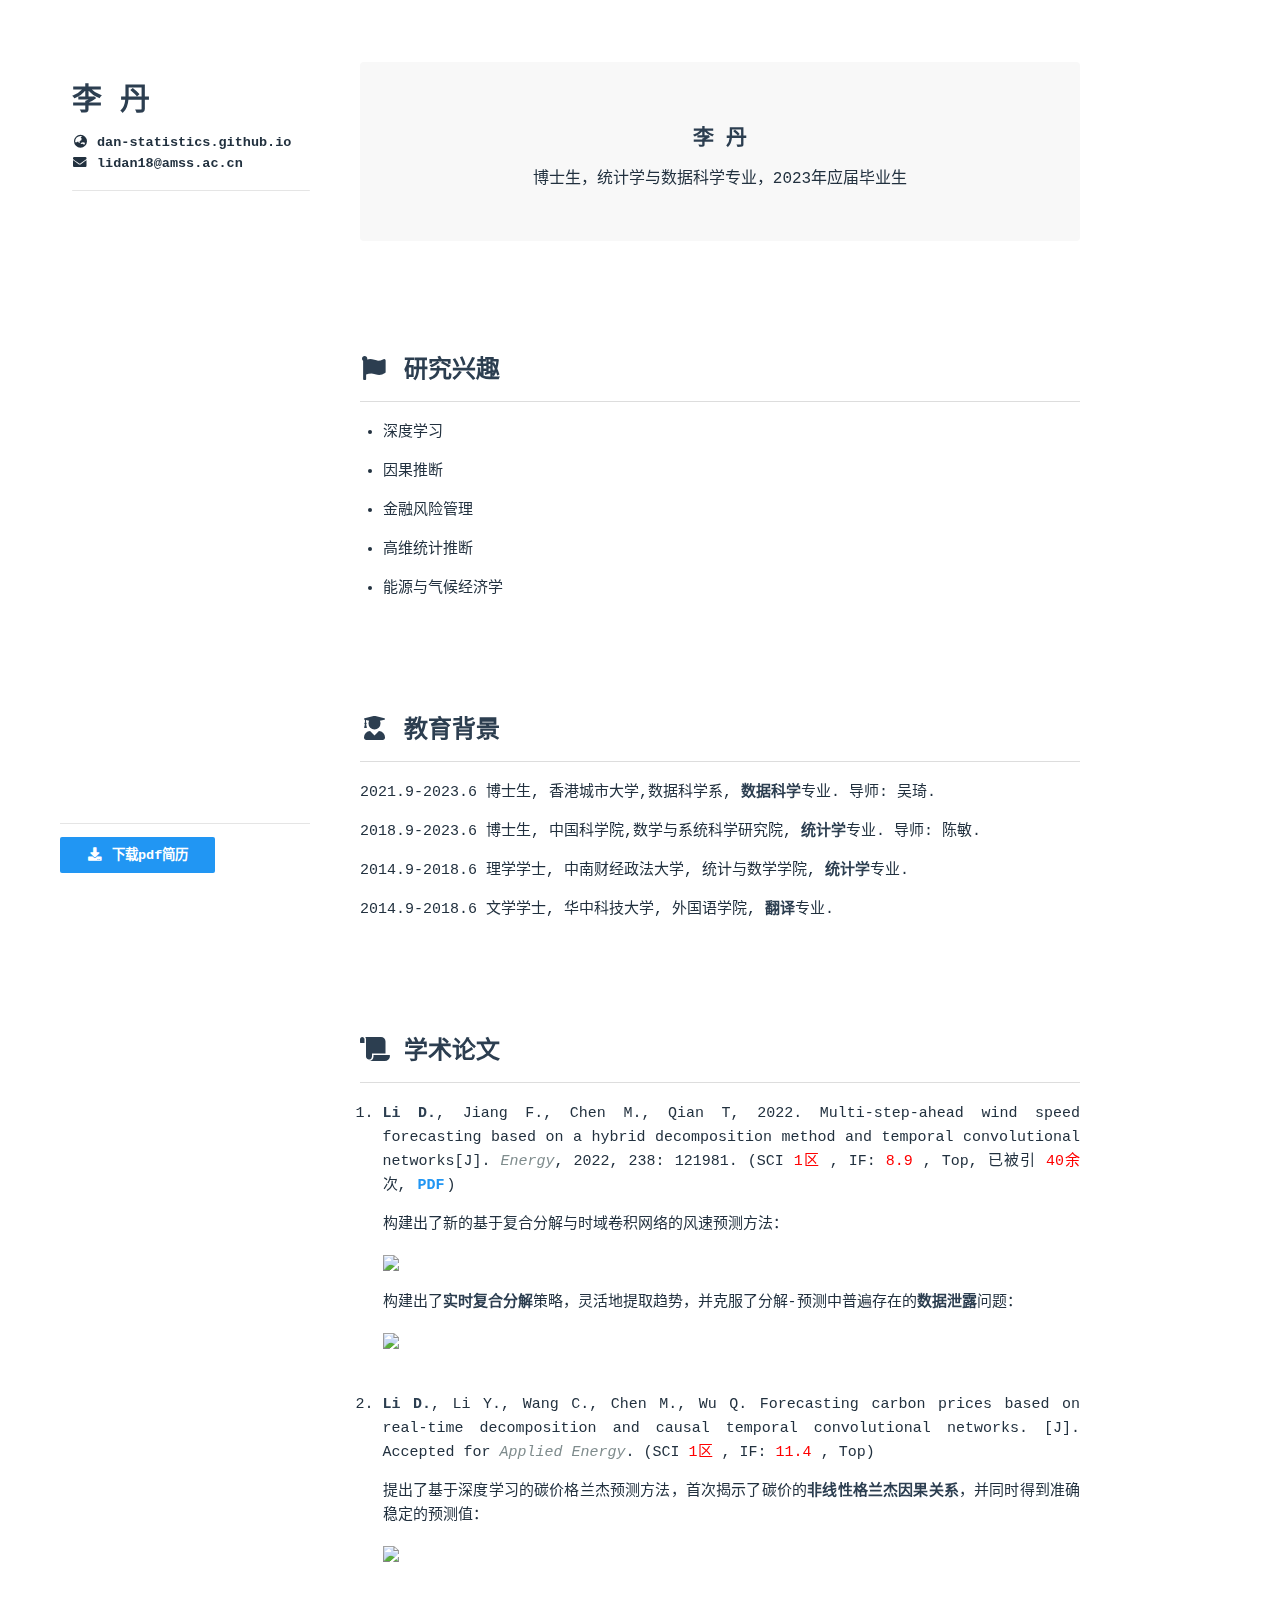
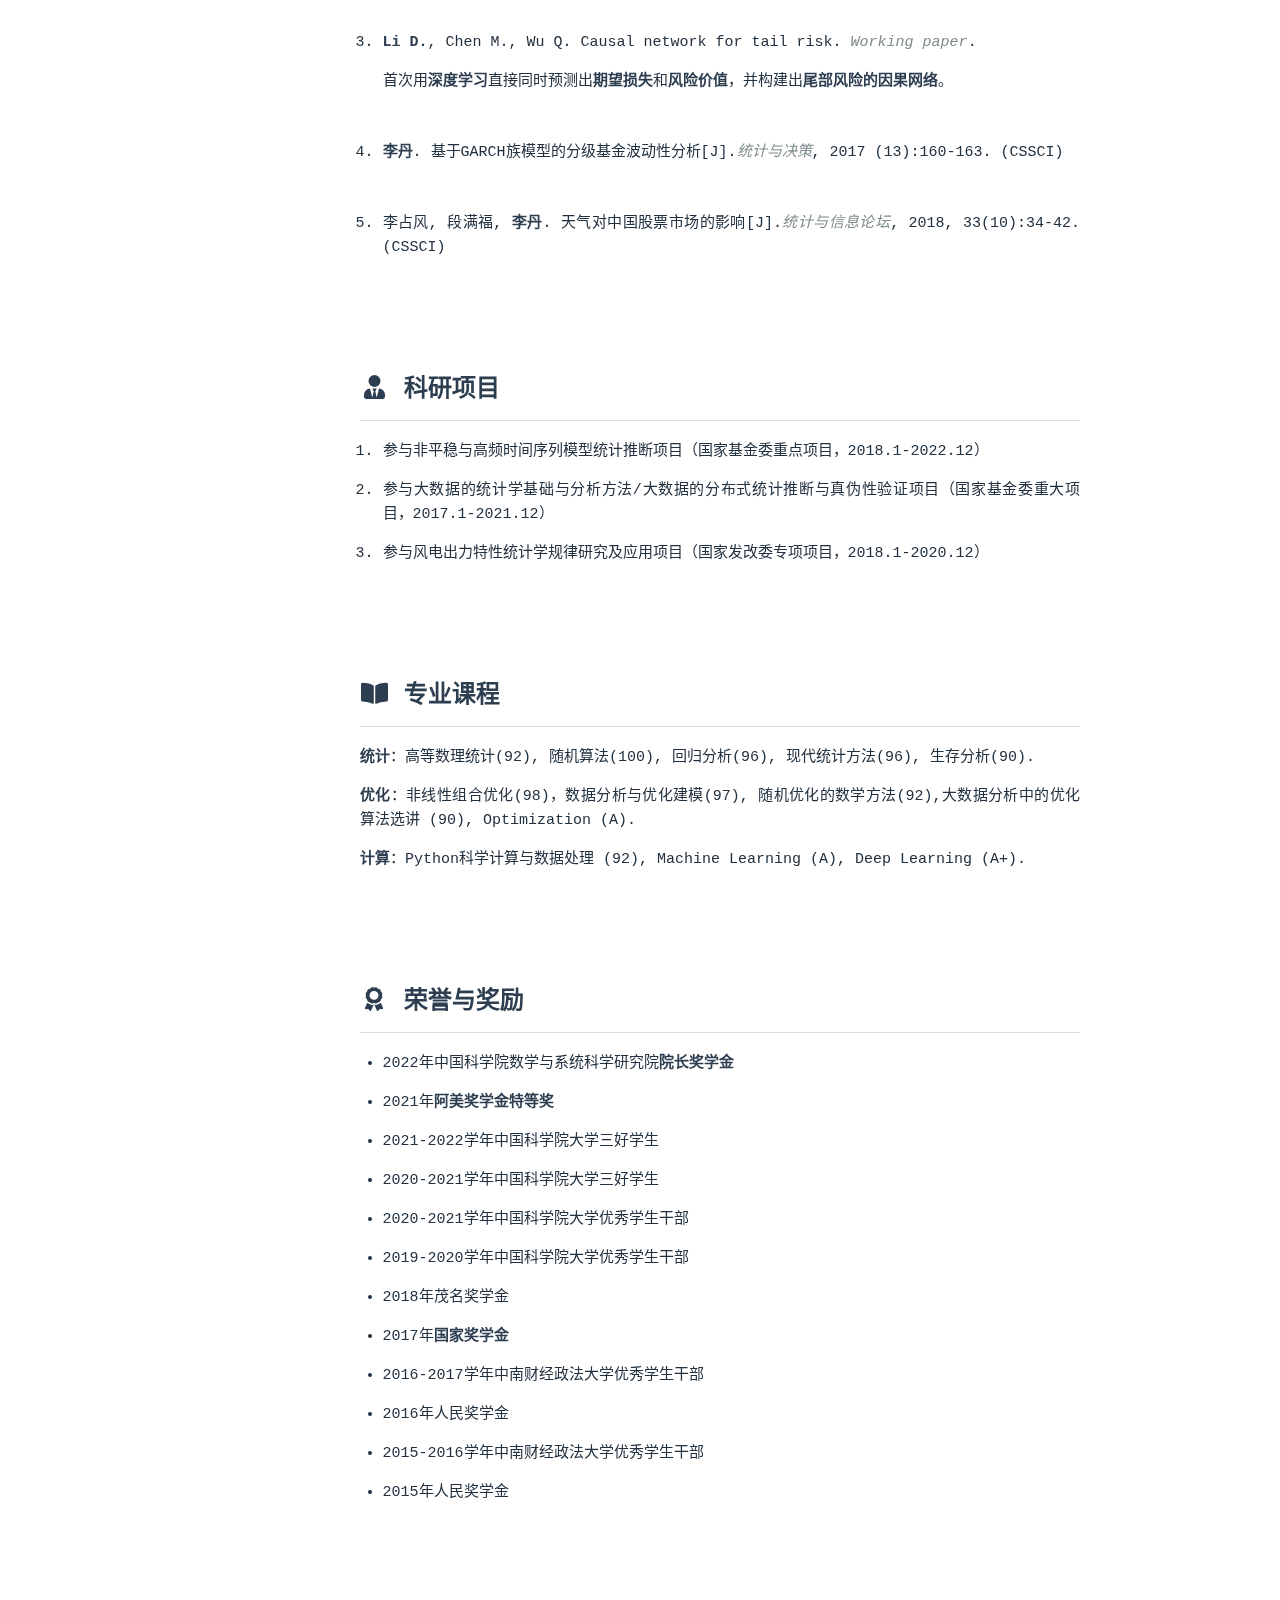
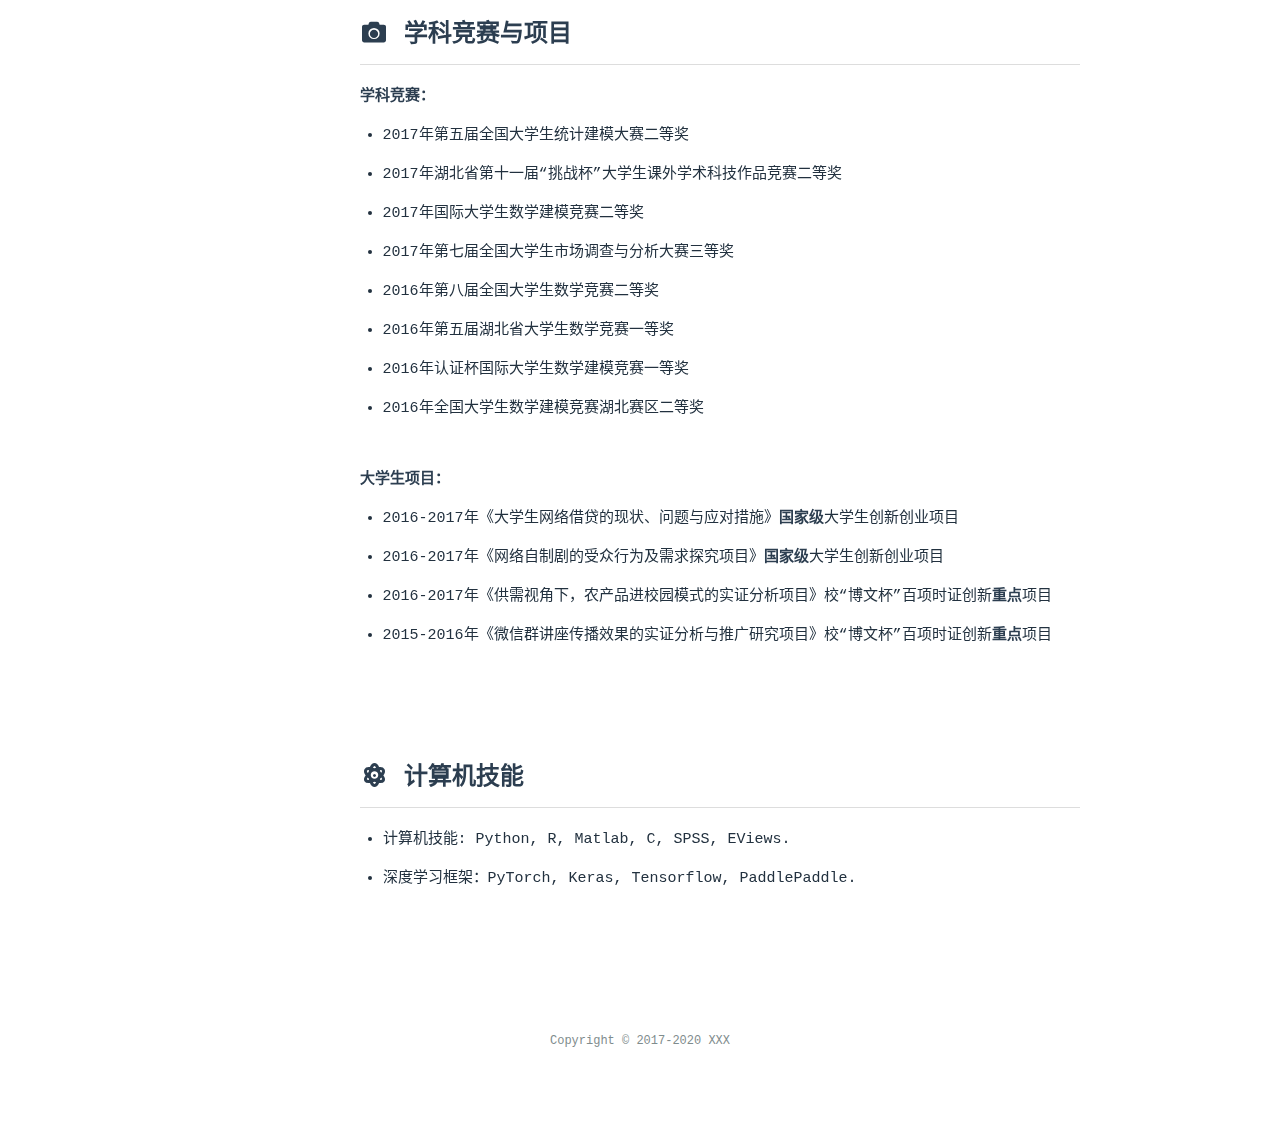
==== commit 74aca067: "update pages" ====
--- a/index.html
+++ b/index.html
@@ -1,2 +1,2 @@
-<!DOCTYPE html><html lang="zh-CN"><head><meta charset="utf-8"><meta name="robots" content="index,follow"><meta name="renderer" content="webkit"><meta name="force-rendering" content="webkit"><meta http-equiv="X-UA-Compatible" content="IE=Edge,chrome=1"><meta name="HandheldFriendly" content="True"><meta name="apple-mobile-web-app-capable" content="yes"><meta name="viewport" content="width=device-width,initial-scale=1,maximum-scale=1,user-scalable=no"><title>李 丹</title><meta name="keywords" content="简历"><meta name="description" content="博士生，统计学与数据科学专业，2023年应届毕业生"><meta name="theme-color" content="#FFFFFF"><meta name="msapplication-TileColor" content="#1BC3FB"><meta name="msapplication-config" content="https://cdn.jsdelivr.net/gh/xaoxuu/cdn-assets/favicon/browserconfig.xml"><link rel="shortcut icon" type="image/x-icon" href="https://cdn.jsdelivr.net/gh/xaoxuu/cdn-assets/favicon/favicon.ico"><link rel="icon" type="image/x-icon" sizes="32x32" href="https://cdn.jsdelivr.net/gh/xaoxuu/cdn-assets/favicon/favicon-32x32.png"><link rel="apple-touch-icon" type="image/png" sizes="180x180" href="https://cdn.jsdelivr.net/gh/xaoxuu/cdn-assets/favicon/apple-touch-icon.png"><link rel="mask-icon" color="#1BC3FB" href="https://cdn.jsdelivr.net/gh/xaoxuu/cdn-assets/favicon/safari-pinned-tab.svg"><link rel="manifest" href="https://cdn.jsdelivr.net/gh/xaoxuu/cdn-assets/favicon/site.webmanifest"><link rel="stylesheet" href="https://cdn.jsdelivr.net/npm/@fortawesome/fontawesome-free@5.12.1/css/all.min.css"><link rel="stylesheet" href="https://cdn.jsdelivr.net/npm/@fancyapps/fancybox@3.5/dist/jquery.fancybox.min.css"><link rel="stylesheet" href="/css/page.css"><meta name="generator" content="Hexo 5.3.0"></head><body class="docs"><div id="mobile-bar"><a class="menu-button fas fa-bars"></a><h2 class="nav-title">李 丹</h2><a class="menu-button right fas fa-download" target="_blank" rel="external nofollow noopener noreferrer" href="https://vc-dan.obs.cn-north-4.myhuaweicloud.com/Dan.pdf"></a></div><script src="https://cdn.jsdelivr.net/npm/vue@2.6/dist/vue.min.js"></script><script>Vue.config.productionTip=!1,window.PAGE_TYPE="resume"</script><div id="main" class="fix-sidebar"><div class="sidebar"><div class="sidebar-inner"><header class="header"><h2>李 丹</h2><div class="meta"><p><a target="_blank" rel="external nofollow noopener noreferrer" href="https://dan-statistics.github.io"><i class="fas fa-globe-asia fa-fw"></i>&nbsp;dan-statistics.github.io</a></p><p><a href="lidan18@amss.ac.cn"><i class="fas fa-envelope fa-fw"></i>&nbsp;lidan18@amss.ac.cn</a></p></div><hr><br></header><div class="list"><ul class="menu-root"><li><a href="/index.html" class="sidebar-link current"></a></li><li><a href="/en/index.html" class="sidebar-link current"></a></li></ul></div><div class="footer"><a class="button" target="_blank" rel="external nofollow noopener noreferrer" href="https://vc-dan.obs.cn-north-4.myhuaweicloud.com/Dan.pdf"><i class="fas fa-download fa-fw"></i> 下载pdf简历</a></div></div></div><div class="content with-sidebar"><div class="resume-header"><h1 class="resume-title">李 丹</h1><p class="description">博士生，统计学与数据科学专业，2023年应届毕业生</p></div><h2 id="研究兴趣"><a href="#研究兴趣" class="headerlink" title=" 研究兴趣"></a><i class="fas fa-flag"></i> 研究兴趣</h2><ul><li>深度学习</li></ul><ul><li>因果推断</li></ul><ul><li>金融风险管理</li></ul><ul><li>高维统计推断</li></ul><ul><li>能源与气候经济学</li></ul><h2 id="教育背景"><a href="#教育背景" class="headerlink" title=" 教育背景"></a><i class="fas fa-user-graduate"></i> 教育背景</h2><p>2021.9-2023.6 博士生, 香港城市大学,数据科学系, <strong>数据科学</strong>专业. 导师: 吴琦.</p><p>2018.9-2023.6 博士生, 中国科学院,数学与系统科学研究院, <strong>统计学</strong>专业. 导师: 陈敏.</p><p>2014.9-2018.6 理学学士, 中南财经政法大学, 统计与数学学院, <strong>统计学</strong>专业.</p><p>2014.9-2018.6 文学学士, 华中科技大学, 外国语学院, <strong>翻译</strong>专业.</p><h2 id="学术论文"><a href="#学术论文" class="headerlink" title=" 学术论文"></a><i class="fas fa-scroll"></i> 学术论文</h2><ol><li><p><strong>Li D.</strong>, Jiang F., Chen M., Qian T, 2022. Multi-step-ahead wind speed forecasting based on a hybrid decomposition method and temporal convolutional networks[J]. <em>Energy</em>, 2022, 238: 121981. (SCI <font color="red">1区 </font>, IF: <font color="red">8.9 </font>, Top, 已被引<font color="red"> 40余 </font>次, <a target="_blank" rel="external nofollow noopener noreferrer" href="https://doi.org/10.1016/j.energy.2021.121981">PDF</a>)</p><p>构建出了新的基于复合分解与时域卷积网络的风速预测方法：</p><img decoding="async" src="https://img.vim-cn.com/92/d570170f4f12e1ee829ca0e85a7dffeb77343a.svg" data-original="https://vc-dan.obs.cn-north-4.myhuaweicloud.com/Alg.jpeg" width="90%" div align="center"><br><p>构建出了<strong>实时复合分解</strong>策略，灵活地提取趋势，并克服了分解-预测中普遍存在的<strong>数据泄露</strong>问题：</p><img decoding="async" src="https://img.vim-cn.com/92/d570170f4f12e1ee829ca0e85a7dffeb77343a.svg" data-original="https://vc-dan.obs.cn-north-4.myhuaweicloud.com/Alg2.jpeg" width="90%" div align="center"><br><br></li><li><p><strong>Li D.</strong>, Li Y., Wang C., Chen M., Wu Q. Forecasting carbon prices based on real-time decomposition and causal temporal convolutional networks. [J]. Accepted for <em>Applied Energy</em>. (SCI <font color="red">1区 </font>, IF: <font color="red">11.4 </font>, Top)</p><p>提出了基于深度学习的碳价格兰杰预测方法，首次揭示了碳价的<strong>非线性格兰杰因果关系</strong>，并同时得到准确稳定的预测值：</p><img decoding="async" src="https://img.vim-cn.com/92/d570170f4f12e1ee829ca0e85a7dffeb77343a.svg" data-original="https://vc-dan.obs.cn-north-4.myhuaweicloud.com/Carbon_Alg.jpeg" width="90%" div align="center"></li></ol><br><br><ol start="3"><li><p><strong>Li D.</strong>, Chen M., Wu Q. Causal network for tail risk. <em>Working paper</em>.</p><p>首次用<strong>深度学习</strong>直接同时预测出<strong>期望损失</strong>和<strong>风险价值</strong>，并构建出<strong>尾部风险的因果网络</strong>。</p></li></ol><br><br><ol start="4"><li><strong>李丹</strong>. 基于GARCH族模型的分级基金波动性分析[J].<em>统计与决策</em>, 2017 (13):160-163. (CSSCI)</li></ol><br><br><ol start="5"><li>李占风, 段满福, <strong>李丹</strong>. 天气对中国股票市场的影响[J].<em>统计与信息论坛</em>, 2018, 33(10):34-42. (CSSCI)</li></ol><h2 id="科研项目"><a href="#科研项目" class="headerlink" title=" 科研项目"></a><i class="fas fa-user-tie"></i> 科研项目</h2><ol><li>参与非平稳与高频时间序列模型统计推断项目（国家基金委重点项目，2018.1-2022.12）</li></ol><ol start="2"><li>参与大数据的统计学基础与分析方法/大数据的分布式统计推断与真伪性验证项目（国家基金委重大项目，2017.1-2021.12）</li></ol><ol start="3"><li>参与风电出力特性统计学规律研究及应用项目（国家发改委专项项目，2018.1-2020.12）</li></ol><h2 id="专业课程"><a href="#专业课程" class="headerlink" title=" 专业课程"></a><i class="fas fa-book-open"></i> 专业课程</h2><p><strong>统计</strong>：⾼等数理统计(92), 随机算法(100), 回归分析(96), 现代统计⽅法(96), ⽣存分析(90).</p><p><strong>优化</strong>：⾮线性组合优化(98)，数据分析与优化建模(97), 随机优化的数学⽅法(92),⼤数据分析中的优化算法选讲 (90), Optimization (A).</p><p><strong>计算</strong>：Python科学计算与数据处理 (92), Machine Learning (A), Deep Learning (A+).</p><h2 id="荣誉与奖励"><a href="#荣誉与奖励" class="headerlink" title=" 荣誉与奖励"></a><i class="fas fa-award"></i> 荣誉与奖励</h2><ul><li><p>2022年中国科学院数学与系统科学研究院<strong>院长奖学⾦</strong></p></li><li><p>2021年<strong>阿美奖学⾦特等奖</strong></p></li><li><p>2021-2022学年中国科学院⼤学三好学⽣</p></li><li><p>2020-2021学年中国科学院⼤学三好学⽣</p></li><li><p>2020-2021学年中国科学院⼤学优秀学⽣⼲部</p></li><li><p>2019-2020学年中国科学院⼤学优秀学⽣⼲部</p></li><li><p>2018年茂名奖学⾦</p></li><li><p>2017年<strong>国家奖学⾦</strong></p></li><li><p>2016-2017学年中南财经政法⼤学优秀学⽣⼲部</p></li><li><p>2016年⼈民奖学⾦</p></li><li><p>2015-2016学年中南财经政法⼤学优秀学⽣⼲部</p></li><li><p>2015年⼈民奖学⾦</p></li></ul><h2 id="学科竞赛与项目"><a href="#学科竞赛与项目" class="headerlink" title=" 学科竞赛与项目"></a><i class="fas fa-camera"></i> 学科竞赛与项目</h2><p><strong>学科竞赛：</strong></p><ul><li><p>2017年第五届全国大学生统计建模大赛二等奖</p></li><li><p>2017年湖北省第十一届“挑战杯”大学生课外学术科技作品竞赛二等奖</p></li><li><p>2017年国际大学生数学建模竞赛二等奖</p></li><li><p>2017年第七届全国大学生市场调查与分析大赛三等奖</p></li><li><p>2016年第八届全国大学生数学竞赛二等奖</p></li><li><p>2016年第五届湖北省大学生数学竞赛一等奖</p></li><li><p>2016年认证杯国际大学生数学建模竞赛一等奖</p></li><li><p>2016年全国大学生数学建模竞赛湖北赛区二等奖</p></li></ul><br><p><strong>大学生项目：</strong></p><ul><li><p>2016-2017年《大学生网络借贷的现状、问题与应对措施》<strong>国家级</strong>大学生创新创业项目</p></li><li><p>2016-2017年《网络自制剧的受众行为及需求探究项目》<strong>国家级</strong>大学生创新创业项目</p></li><li><p>2016-2017年《供需视角下，农产品进校园模式的实证分析项目》校“博文杯”百项时证创新<strong>重点</strong>项目</p></li><li><p>2015-2016年《微信群讲座传播效果的实证分析与推广研究项目》校“博文杯”百项时证创新<strong>重点</strong>项目</p></li></ul><h2 id="计算机技能"><a href="#计算机技能" class="headerlink" title=" 计算机技能"></a><i class="fas fa-atom"></i> 计算机技能</h2><ul><li><p>计算机技能: Python, R, Matlab, C, SPSS, EViews.</p></li><li><p>深度学习框架：PyTorch, Keras, Tensorflow, PaddlePaddle.</p></li></ul></div></div><script src="https://cdn.jsdelivr.net/gh/xaoxuu/hexo-theme-resume@1.0.0/source/js/smooth-scroll.min.js"></script><footer id="footer"><p></p><p><a href="/">Copyright © 2017-2020 XXX</a></p><p></p></footer><script src="https://cdn.jsdelivr.net/npm/jquery@3.5/dist/jquery.min.js"></script><script src="https://cdn.jsdelivr.net/gh/xaoxuu/hexo-theme-resume@1.0.0/source/js/common.js"></script><script src="https://cdn.jsdelivr.net/gh/xaoxuu/hexo-theme-resume@1.0.0/source/js/css.escape.js"></script><script src="https://cdn.jsdelivr.net/gh/fancyapps/fancybox@3.5/dist/jquery.fancybox.min.js"></script><script>let LAZY_LOAD_IMAGE="[object Object]";$("body").find("fancybox").find("img").each(function(){var t=document.createElement("a");$(t).attr("data-fancybox","gallery"),$(t).attr("href",$(this).attr("src")),LAZY_LOAD_IMAGE&&$(t).attr("href",$(this).attr("data-original")),$(this).wrap(t)})</script><script>window.imageLazyLoadSetting={isSPA:!1,processImages:null}</script><script>window.addEventListener("load",function(){var t=/\.(gif|jpg|jpeg|tiff|png)$/i,r=/^data:image\/[a-z]+;base64,/;Array.prototype.slice.call(document.querySelectorAll("img[data-original]")).forEach(function(a){var e=a.parentNode;"A"===e.tagName&&(e.href.match(t)||e.href.match(r))&&(e.href=a.dataset.original)})})</script><script>!function(n){n.imageLazyLoadSetting.processImages=i;var e=n.imageLazyLoadSetting.isSPA,r=Array.prototype.slice.call(document.querySelectorAll("img[data-original]"));function i(){e&&(r=Array.prototype.slice.call(document.querySelectorAll("img[data-original]")));for(var t,a=0;a<r.length;a++)0<=(t=(t=r[a]).getBoundingClientRect()).bottom&&0<=t.left&&t.top<=(n.innerHeight||document.documentElement.clientHeight)&&function(){var e=r[a],t=e,n=function(){r=r.filter(function(t){return e!==t})},i=new Image,o=t.getAttribute("data-original");i.onload=function(){t.src=o,n()},i.src=o}()}i(),n.addEventListener("scroll",function(){var t=i,e=n;clearTimeout(t.tId),t.tId=setTimeout(function(){t.call(e)},500)})}(this)</script><script>'use strict';'serviceWorker'in navigator&&navigator.serviceWorker.register('service-worker.js').then(function(a){a.onupdatefound=function(){var b=a.installing;b.onstatechange=function(){switch(b.state){case'installed':navigator.serviceWorker.controller?console.log('New or updated content is available.'):console.log('Content is now available offline!');break;case'redundant':console.error('The installing service worker became redundant.');}}}}).catch(function(a){console.error('Error during service worker registration:',a)});
+<!DOCTYPE html><html lang="zh-CN"><head><meta charset="utf-8"><meta name="robots" content="index,follow"><meta name="renderer" content="webkit"><meta name="force-rendering" content="webkit"><meta http-equiv="X-UA-Compatible" content="IE=Edge,chrome=1"><meta name="HandheldFriendly" content="True"><meta name="apple-mobile-web-app-capable" content="yes"><meta name="viewport" content="width=device-width,initial-scale=1,maximum-scale=1,user-scalable=no"><title>李 丹</title><meta name="keywords" content="简历"><meta name="description" content="博士生，统计学与数据科学专业，2023年应届毕业生"><meta name="theme-color" content="#FFFFFF"><meta name="msapplication-TileColor" content="#1BC3FB"><meta name="msapplication-config" content="https://cdn.jsdelivr.net/gh/xaoxuu/cdn-assets/favicon/browserconfig.xml"><link rel="shortcut icon" type="image/x-icon" href="https://cdn.jsdelivr.net/gh/xaoxuu/cdn-assets/favicon/favicon.ico"><link rel="icon" type="image/x-icon" sizes="32x32" href="https://cdn.jsdelivr.net/gh/xaoxuu/cdn-assets/favicon/favicon-32x32.png"><link rel="apple-touch-icon" type="image/png" sizes="180x180" href="https://cdn.jsdelivr.net/gh/xaoxuu/cdn-assets/favicon/apple-touch-icon.png"><link rel="mask-icon" color="#1BC3FB" href="https://cdn.jsdelivr.net/gh/xaoxuu/cdn-assets/favicon/safari-pinned-tab.svg"><link rel="manifest" href="https://cdn.jsdelivr.net/gh/xaoxuu/cdn-assets/favicon/site.webmanifest"><link rel="stylesheet" href="https://cdn.jsdelivr.net/npm/@fortawesome/fontawesome-free@5.12.1/css/all.min.css"><link rel="stylesheet" href="https://cdn.jsdelivr.net/npm/@fancyapps/fancybox@3.5/dist/jquery.fancybox.min.css"><link rel="stylesheet" href="/css/page.css"><meta name="generator" content="Hexo 5.3.0"></head><body class="docs"><div id="mobile-bar"><a class="menu-button fas fa-bars"></a><h2 class="nav-title">李 丹</h2><a class="menu-button right fas fa-download" target="_blank" rel="external nofollow noopener noreferrer" href="https://vc-dan.obs.cn-north-4.myhuaweicloud.com/Dan.pdf"></a></div><script src="https://cdn.jsdelivr.net/npm/vue@2.6/dist/vue.min.js"></script><script>Vue.config.productionTip=!1,window.PAGE_TYPE="resume"</script><div id="main" class="fix-sidebar"><div class="sidebar"><div class="sidebar-inner"><header class="header"><h2>李 丹</h2><div class="meta"><p><a target="_blank" rel="external nofollow noopener noreferrer" href="https://dan-statistics.github.io"><i class="fas fa-globe-asia fa-fw"></i>&nbsp;dan-statistics.github.io</a></p><p><a href="lidan18@amss.ac.cn"><i class="fas fa-envelope fa-fw"></i>&nbsp;lidan18@amss.ac.cn</a></p></div><hr><br></header><div class="list"><ul class="menu-root"><li><a href="/index.html" class="sidebar-link current"></a></li><li><a href="/en/index.html" class="sidebar-link current"></a></li></ul></div><div class="footer"><a class="button" target="_blank" rel="external nofollow noopener noreferrer" href="https://vc-dan.obs.cn-north-4.myhuaweicloud.com/Dan.pdf"><i class="fas fa-download fa-fw"></i> 下载pdf简历</a></div></div></div><div class="content with-sidebar"><div class="resume-header"><h1 class="resume-title">李 丹</h1><p class="description">博士生，统计学与数据科学专业，2023年应届毕业生</p></div><h2 id="研究兴趣"><a href="#研究兴趣" class="headerlink" title=" 研究兴趣"></a><i class="fas fa-flag"></i> 研究兴趣</h2><ul><li>深度学习</li></ul><ul><li>因果推断</li></ul><ul><li>金融风险管理</li></ul><ul><li>高维统计推断</li></ul><ul><li>能源与气候经济学</li></ul><h2 id="教育背景"><a href="#教育背景" class="headerlink" title=" 教育背景"></a><i class="fas fa-user-graduate"></i> 教育背景</h2><p>2021.9-2023.6 博士生, 香港城市大学,数据科学系, <strong>数据科学</strong>专业. 导师: 吴琦.</p><p>2018.9-2023.6 博士生, 中国科学院,数学与系统科学研究院, <strong>统计学</strong>专业. 导师: 陈敏.</p><p>2014.9-2018.6 理学学士, 中南财经政法大学, 统计与数学学院, <strong>统计学</strong>专业.</p><p>2014.9-2018.6 文学学士, 华中科技大学, 外国语学院, <strong>翻译</strong>专业.</p><h2 id="学术论文"><a href="#学术论文" class="headerlink" title=" 学术论文"></a><i class="fas fa-scroll"></i> 学术论文</h2><ol><li><p><strong>Li D.</strong>, Jiang F., Chen M., Qian T, 2022. Multi-step-ahead wind speed forecasting based on a hybrid decomposition method and temporal convolutional networks[J]. <em>Energy</em>, 2022, 238: 121981. (SCI <font color="red">1区 </font>, IF: <font color="red">8.9 </font>, Top, 已被引<font color="red"> 40余 </font>次, <a target="_blank" rel="external nofollow noopener noreferrer" href="https://doi.org/10.1016/j.energy.2021.121981">PDF</a>)</p><p>构建出了新的基于复合分解与时域卷积网络的风速预测方法：</p><img decoding="async" src="https://img.vim-cn.com/92/d570170f4f12e1ee829ca0e85a7dffeb77343a.svg" data-original="https://vc-dan.obs.cn-north-4.myhuaweicloud.com/Alg.jpeg" width="90%" div align="center"><br><p>构建出了<strong>实时复合分解</strong>策略，灵活地提取趋势，并克服了分解-预测中普遍存在的<strong>数据泄露</strong>问题：</p><img decoding="async" src="https://img.vim-cn.com/92/d570170f4f12e1ee829ca0e85a7dffeb77343a.svg" data-original="https://vc-dan.obs.cn-north-4.myhuaweicloud.com/Alg2.jpeg" width="90%" div align="center"><br><br></li><li><p><strong>Li D.</strong>, Li Y., Wang C., Chen M., Wu Q. Forecasting carbon prices based on real-time decomposition and causal temporal convolutional networks. [J]. Accepted for <em>Applied Energy</em>. (SCI <font color="red">1区 </font>, IF: <font color="red">11.4 </font>, Top)</p><p>提出了基于深度学习的碳价格兰杰预测方法，首次揭示了碳价的<strong>非线性格兰杰因果关系</strong>，并同时得到准确稳定的预测值：</p><img decoding="async" src="https://img.vim-cn.com/92/d570170f4f12e1ee829ca0e85a7dffeb77343a.svg" data-original="https://vc-dan.obs.cn-north-4.myhuaweicloud.com/Carbon_Alg.jpeg" width="90%" div align="center"></li></ol><br><br><ol start="3"><li><p><strong>Li D.</strong>, Chen M., Wu Q. Causal network for tail risk. <em>Working paper</em>.</p><p>首次用<strong>深度学习</strong>直接同时预测出<strong>期望损失</strong>和<strong>风险价值</strong>，并构建出<strong>尾部风险的因果网络</strong>。</p></li></ol><br><ol start="4"><li><strong>李丹</strong>. 基于GARCH族模型的分级基金波动性分析[J].<em>统计与决策</em>, 2017 (13):160-163. (CSSCI)</li></ol><br><ol start="5"><li>李占风, 段满福, <strong>李丹</strong>. 天气对中国股票市场的影响[J].<em>统计与信息论坛</em>, 2018, 33(10):34-42. (CSSCI)</li></ol><h2 id="科研项目"><a href="#科研项目" class="headerlink" title=" 科研项目"></a><i class="fas fa-user-tie"></i> 科研项目</h2><ol><li>参与非平稳与高频时间序列模型统计推断项目（国家基金委重点项目，2018.1-2022.12）</li></ol><ol start="2"><li>参与大数据的统计学基础与分析方法/大数据的分布式统计推断与真伪性验证项目（国家基金委重大项目，2017.1-2021.12）</li></ol><ol start="3"><li>参与风电出力特性统计学规律研究及应用项目（国家发改委专项项目，2018.1-2020.12）</li></ol><h2 id="专业课程"><a href="#专业课程" class="headerlink" title=" 专业课程"></a><i class="fas fa-book-open"></i> 专业课程</h2><p><strong>统计</strong>：⾼等数理统计(92), 随机算法(100), 回归分析(96), 现代统计⽅法(96), ⽣存分析(90).</p><p><strong>优化</strong>：⾮线性组合优化(98)，数据分析与优化建模(97), 随机优化的数学⽅法(92),⼤数据分析中的优化算法选讲 (90), Optimization (A).</p><p><strong>计算</strong>：Python科学计算与数据处理 (92), Machine Learning (A), Deep Learning (A+).</p><h2 id="荣誉与奖励"><a href="#荣誉与奖励" class="headerlink" title=" 荣誉与奖励"></a><i class="fas fa-award"></i> 荣誉与奖励</h2><ul><li><p>2022年中国科学院数学与系统科学研究院<strong>院长奖学⾦</strong></p></li><li><p>2021年<strong>阿美奖学⾦特等奖</strong></p></li><li><p>2021-2022学年中国科学院⼤学三好学⽣</p></li><li><p>2020-2021学年中国科学院⼤学三好学⽣</p></li><li><p>2020-2021学年中国科学院⼤学优秀学⽣⼲部</p></li><li><p>2019-2020学年中国科学院⼤学优秀学⽣⼲部</p></li><li><p>2018年茂名奖学⾦</p></li><li><p>2017年<strong>国家奖学⾦</strong></p></li><li><p>2016-2017学年中南财经政法⼤学优秀学⽣⼲部</p></li><li><p>2016年⼈民奖学⾦</p></li><li><p>2015-2016学年中南财经政法⼤学优秀学⽣⼲部</p></li><li><p>2015年⼈民奖学⾦</p></li></ul><h2 id="学科竞赛与项目"><a href="#学科竞赛与项目" class="headerlink" title=" 学科竞赛与项目"></a><i class="fas fa-camera"></i> 学科竞赛与项目</h2><p><strong>学科竞赛：</strong></p><ul><li><p>2017年第五届全国大学生统计建模大赛二等奖</p></li><li><p>2017年湖北省第十一届“挑战杯”大学生课外学术科技作品竞赛二等奖</p></li><li><p>2017年国际大学生数学建模竞赛二等奖</p></li><li><p>2017年第七届全国大学生市场调查与分析大赛三等奖</p></li><li><p>2016年第八届全国大学生数学竞赛二等奖</p></li><li><p>2016年第五届湖北省大学生数学竞赛一等奖</p></li><li><p>2016年认证杯国际大学生数学建模竞赛一等奖</p></li><li><p>2016年全国大学生数学建模竞赛湖北赛区二等奖</p></li></ul><br><p><strong>大学生项目：</strong></p><ul><li><p>2016-2017年《大学生网络借贷的现状、问题与应对措施》<strong>国家级</strong>大学生创新创业项目</p></li><li><p>2016-2017年《网络自制剧的受众行为及需求探究项目》<strong>国家级</strong>大学生创新创业项目</p></li><li><p>2016-2017年《供需视角下，农产品进校园模式的实证分析项目》校“博文杯”百项时证创新<strong>重点</strong>项目</p></li><li><p>2015-2016年《微信群讲座传播效果的实证分析与推广研究项目》校“博文杯”百项时证创新<strong>重点</strong>项目</p></li></ul><h2 id="计算机技能"><a href="#计算机技能" class="headerlink" title=" 计算机技能"></a><i class="fas fa-atom"></i> 计算机技能</h2><ul><li><p>计算机技能: Python, R, Matlab, C, SPSS, EViews.</p></li><li><p>深度学习框架：PyTorch, Keras, Tensorflow, PaddlePaddle.</p></li></ul></div></div><script src="https://cdn.jsdelivr.net/gh/xaoxuu/hexo-theme-resume@1.0.0/source/js/smooth-scroll.min.js"></script><footer id="footer"><p></p><p><a href="/">Copyright © 2017-2020 XXX</a></p><p></p></footer><script src="https://cdn.jsdelivr.net/npm/jquery@3.5/dist/jquery.min.js"></script><script src="https://cdn.jsdelivr.net/gh/xaoxuu/hexo-theme-resume@1.0.0/source/js/common.js"></script><script src="https://cdn.jsdelivr.net/gh/xaoxuu/hexo-theme-resume@1.0.0/source/js/css.escape.js"></script><script src="https://cdn.jsdelivr.net/gh/fancyapps/fancybox@3.5/dist/jquery.fancybox.min.js"></script><script>let LAZY_LOAD_IMAGE="[object Object]";$("body").find("fancybox").find("img").each(function(){var t=document.createElement("a");$(t).attr("data-fancybox","gallery"),$(t).attr("href",$(this).attr("src")),LAZY_LOAD_IMAGE&&$(t).attr("href",$(this).attr("data-original")),$(this).wrap(t)})</script><script>window.imageLazyLoadSetting={isSPA:!1,processImages:null}</script><script>window.addEventListener("load",function(){var t=/\.(gif|jpg|jpeg|tiff|png)$/i,r=/^data:image\/[a-z]+;base64,/;Array.prototype.slice.call(document.querySelectorAll("img[data-original]")).forEach(function(a){var e=a.parentNode;"A"===e.tagName&&(e.href.match(t)||e.href.match(r))&&(e.href=a.dataset.original)})})</script><script>!function(n){n.imageLazyLoadSetting.processImages=i;var e=n.imageLazyLoadSetting.isSPA,r=Array.prototype.slice.call(document.querySelectorAll("img[data-original]"));function i(){e&&(r=Array.prototype.slice.call(document.querySelectorAll("img[data-original]")));for(var t,a=0;a<r.length;a++)0<=(t=(t=r[a]).getBoundingClientRect()).bottom&&0<=t.left&&t.top<=(n.innerHeight||document.documentElement.clientHeight)&&function(){var e=r[a],t=e,n=function(){r=r.filter(function(t){return e!==t})},i=new Image,o=t.getAttribute("data-original");i.onload=function(){t.src=o,n()},i.src=o}()}i(),n.addEventListener("scroll",function(){var t=i,e=n;clearTimeout(t.tId),t.tId=setTimeout(function(){t.call(e)},500)})}(this)</script><script>'use strict';'serviceWorker'in navigator&&navigator.serviceWorker.register('service-worker.js').then(function(a){a.onupdatefound=function(){var b=a.installing;b.onstatechange=function(){switch(b.state){case'installed':navigator.serviceWorker.controller?console.log('New or updated content is available.'):console.log('Content is now available offline!');break;case'redundant':console.error('The installing service worker became redundant.');}}}}).catch(function(a){console.error('Error during service worker registration:',a)});
 </script></body></html>--- a/css/page.css
+++ b/css/page.css
@@ -1,3 +1,3 @@
-/* build time:Mon Dec 05 2022 12:44:12 GMT+0800 (中国标准时间)*/
+/* build time:Mon Dec 05 2022 12:55:09 GMT+0800 (中国标准时间)*/
 @font-face{font-family:Courier;src:url(https://cdn.jsdelivr.net/gh/xaoxuu/cdn-fonts/Courier/Courier.dfont);font-weight:300}.gutter pre{color:rgba(0,0,0,.4)}pre{color:#444}pre .constant,pre .function .keyword{color:#0092db}pre .attribute,pre .keyword{color:#e96900}pre .literal,pre .number{color:#ae81ff}pre .change,pre .clojure .built_in,pre .flow,pre .lisp .title,pre .nginx .title,pre .tag,pre .tag .title,pre .tex .special,pre .winutils{color:#2973b7}pre .class .title{color:#2c3e50}pre .regexp,pre .symbol,pre .symbol .string,pre .value{color:#42b983}pre .title{color:#a6e22e}pre .type{color:#2395f3}pre .addition,pre .apache .cbracket,pre .apache .tag,pre .attr_selector,pre .built_in,pre .django .filter .argument,pre .django .template_tag,pre .django .variable,pre .envvar,pre .haskell .type,pre .javadoc,pre .preprocessor,pre .prompt,pre .pseudo,pre .ruby .class .parent,pre .smalltalk .array,pre .smalltalk .class,pre .smalltalk .localvars,pre .sql .aggregate,pre .stream,pre .string,pre .subst,pre .tag .value,pre .tex .command{color:#42b983}pre .apache .sqbracket,pre .comment,pre .deletion,pre .doctype,pre .java .annotation,pre .pi,pre .python .decorator,pre .shebang,pre .template_comment,pre .tex .formula{color:#888}pre .coffeescript .javascript,pre .javascript .xml,pre .tex .formula,pre .xml .cdata,pre .xml .css,pre .xml .javascript,pre .xml .vbscript{opacity:.5}body{font-family:Courier,Menlo,Monaco,"Helvetica Neue",Arial,sans-serif;font-size:15px;-webkit-font-smoothing:antialiased;-moz-osx-font-smoothing:grayscale;color:#22313f;background-color:#fff;margin:0}body.docs{padding-top:0}@media screen and (max-width:900px){body.docs{padding-top:0}}hr{border:0;border-radius:1px;border-bottom:1px solid rgba(0,0,0,.1)}a{text-decoration:none;color:#22313f}img{border:none}h1,h2,h3,h4,strong{font-weight:600;color:#2c3e50}code,pre{font-family:Menlo,Monaco,courier,monospace,Arial,sans-serif;font-size:.8em;-webkit-font-smoothing:initial;-moz-osx-font-smoothing:initial}code{color:#e96900;background-color:#ebf4fd;border:1px solid #bfdcf9;padding:3px 4px 1px 4px;margin:0 2px;border-radius:2px;word-break:break-all}em{color:#7f8c8d}.button{padding:.32em 2em;line-height:2em;border-radius:2px;display:inline-block;color:#fff;background-color:#2196f3;transition:all .15s ease;box-sizing:border-box}.button.white{background-color:#fff;color:#2196f3!important}.button.clear{background:rgba(0,0,0,0)}.button.gray{background-color:#999}.button:hover{color:#fff!important}.button.active,.button:hover{background:#0c82df;box-shadow:0 4px 8px rgba(0,0,0,.12),0 8px 16px rgba(0,0,0,.12),0 16px 32px rgba(0,0,0,.12)}.button:active{box-shadow:0 2px 4px rgba(0,0,0,.1)}.highlight{overflow-x:auto;background-color:#ebf4fd;padding:0;line-height:1.1em;border-radius:4px;position:relative}.highlight table,.highlight td,.highlight tr{width:100%;border-collapse:collapse;padding:0;margin:0}.highlight .gutter{width:1.5em;background:#d5e8fb}.highlight .gutter pre{text-align:right;padding:0 1em;background-color:rgba(0,0,0,0);line-height:1.5em}.highlight .code pre{background:#ebf4fd;padding:1.5em;line-height:1.5em;margin:0}.highlight .code .line{min-height:1.5em}.highlight .code.code:before{content:" ";position:absolute;top:0;right:0;color:rgba(0,0,0,.4);text-align:right;font-size:.75em;padding:5px 10px 0;line-height:15px;height:15px}.highlight.c .code:before{content:"C"}.highlight.swift .code:before{content:"SWIFT"}.highlight.objc .code:before{content:"OBJECTIVE-C"}.highlight.html .code:before{content:"HTML"}.highlight.js .code:before{content:"JS"}.highlight.bash .code:before{content:"BASH"}.highlight.shell .code:before{content:"SHELL"}.highlight.css .code:before{content:"CSS"}.highlight.stylus .code:before{content:"STYLUS"}.highlight.less .code:before{content:"LESS"}.highlight.java .code:before{content:"JAVA"}.highlight.python .code:before{content:"PYTHON"}.highlight.yaml .code:before{content:"YAML"}.hljs{background:0 0!important}#main{position:relative;z-index:1;padding:0 60px 30px;overflow-x:hidden}#nav .nav-link{cursor:pointer}#nav .nav-dropdown-container .nav-link:hover:not(.current){border-bottom:none}#nav .nav-dropdown-container:hover .nav-dropdown{display:block}#nav .nav-dropdown-container.ecosystem,#nav .nav-dropdown-container.language{margin-left:20px}#nav .nav-dropdown-container .arrow{pointer-events:none}#nav .nav-dropdown{display:none;box-sizing:border-box;max-height:calc(100vh - 60px);overflow-y:auto;position:absolute;top:100%;right:-15px;background-color:#fff;padding:10px 0;border:1px solid #ddd;border-bottom-color:#ccc;text-align:left;border-radius:4px;white-space:nowrap}#nav .nav-dropdown li{line-height:1.8em;margin:0;display:block}#nav .nav-dropdown li>ul{padding-left:0}#nav .nav-dropdown li:first-child h4{margin-top:0;padding-top:0;border-top:0}#nav .nav-dropdown a,#nav .nav-dropdown h4{padding:0 24px 0 20px}#nav .nav-dropdown h4{font-size:.78em;color:rgba(44,62,80,.45);margin:.45em 0 0;padding-top:.45em;border-top:1px solid #eee}#nav .nav-dropdown a{color:#3a5169;font-size:.95em;font-weight:700;display:block}#nav .nav-dropdown a:hover{color:#2196f3}#nav .arrow{display:inline-block;vertical-align:middle;margin-top:-1px;margin-left:6px;margin-right:-14px;width:0;height:0;border-left:4px solid transparent;border-right:4px solid transparent;border-top:5px solid #ccc}sup.beta.beta{font-size:.6em;margin-left:.7em;text-transform:uppercase;opacity:.6}@media print{body{color:#000}.highlight{padding:0;page-break-inside:avoid}.highlight .code pre{color:#000;background-color:#fff;border-style:solid;border-width:2px 2px 2px 2px;border-color:#e8e8e8;page-break-inside:avoid}h1,h2,h3,h4,h5{color:#000;page-break-after:avoid;page-break-before:avoid}img{page-break-inside:avoid}h2+p{page-break-before:avoid}a:link:after,a:visited:after{content:none}}#comments #valine_container .info{display:none}#footer{padding:40px 0 80px;color:#7f8c8d;text-align:center}#footer p{font-size:.8em}#footer a{color:#7f8c8d;transition:all .2s ease;-moz-transition:all .2s ease;-webkit-transition:all .2s ease;-o-transition:all .2s ease}#footer a:hover{color:#ff5722!important}#footer .social-wrapper{display:flex;justify-content:center;flex-wrap:wrap}#footer .social-wrapper a{position:relative;display:inline-block;text-align:center;display:flex;justify-content:center;align-items:center;flex-wrap:wrap;width:1.2em;height:1.2em;margin:4px;padding:.5em;border-radius:50%;background-color:transparent;transition:all .28s ease;-moz-transition:all .28s ease;-webkit-transition:all .28s ease;-o-transition:all .28s ease}#footer .social-wrapper a:hover{color:#2196f3;background-color:#e6f2fc}#header{background-color:#fff;height:40px;padding:10px 60px;position:relative;z-index:100;box-shadow:0 1px 1px rgba(0,0,0,.12),0 2px 2px rgba(0,0,0,.08)}body.docs #header{position:fixed;width:100%;top:0}body.docs #nav{position:fixed}#nav{list-style-type:none;margin:0;padding:0;position:absolute;right:30px;top:10px;height:40px;line-height:40px}#nav .break{display:none}#nav li{display:inline-block;position:relative;margin:0 .6em}#nav .seperator{margin:.3em;display:inline}#nav .nav-dropdown .nav-link.current,#nav .nav-dropdown .nav-link:hover{border-bottom:none}#nav .nav-dropdown .nav-link.current::after{content:"";width:0;height:0;border-left:5px solid #2196f3;border-top:3px solid transparent;border-bottom:3px solid transparent;position:absolute;top:50%;margin-top:-4px;left:8px}.nav-link{padding-bottom:3px;white-space:nowrap}.nav-link.current,.nav-link:hover{border-bottom:3px solid #2196f3}.nav-link.contribute,.nav-link.team{margin-left:10px}.new-label{position:absolute;top:3px;left:110%;background-color:#2196f3;color:#fff;line-height:16px;height:16px;font-size:9px;font-weight:700;font-family:Menlo,Monaco,courier,monospace,Arial,sans-serif;padding:1px 4px 0 6px;border-radius:4px}.search-query{height:30px;line-height:30px;box-sizing:border-box;padding:0 15px 0 30px;border:1px solid #e3e3e3;color:#2c3e50;outline:0;border-radius:15px;margin-right:10px;transition:border-color .2s ease;background:#fff url(/assets/img/search.png) 8px 5px no-repeat;background-size:20px;vertical-align:middle!important}.search-query:focus{border-color:#2196f3}#logo{display:inline-block;font-size:1.8em;line-height:40px;color:rgba(33,150,243,.9);font-family:Courier,Menlo,Monaco,"Helvetica Neue",Arial,sans-serif,cursive;font-weight:500}#logo img{vertical-align:middle;margin-right:6px;width:40px;height:40px;display:none}#mobile-bar{position:fixed;top:0;left:0;width:100%;height:54px;background-color:#fff;z-index:9;display:none;box-shadow:0 1px 2px rgba(0,0,0,.12);transition:all .5s ease;-moz-transition:all .5s ease;-webkit-transition:all .5s ease;-o-transition:all .5s ease}#mobile-bar .nav-title{font-family:Courier,Menlo,Monaco,"Helvetica Neue",Arial,sans-serif;font-size:1.1em;line-height:52px;color:#2c3e50;display:flex;margin:2px 54px 0 54px}#mobile-bar .menu-button{position:absolute;width:54px;height:54px;display:flex;align-items:center;justify-content:center;font-size:1.25em}#mobile-bar .menu-button.right{font-size:1.1em;top:0;right:0}#mobile-bar .logo{opacity:1;position:absolute;width:38px;height:38px;border-radius:50%;top:8px;right:16px;background-size:38px}#mobile-bar .logo img{width:38px;height:38px;border-radius:50%}@media print{#header{display:none}}.sidebar{position:absolute;top:0;left:0;bottom:0;overflow-x:hidden;overflow-y:auto;-webkit-overflow-scrolling:touch;-ms-overflow-style:none}.sidebar header{padding-top:60px;padding-left:12px}.sidebar header h2{margin-bottom:0;font-size:2em}.sidebar header .meta{margin:16px 0;font-size:.9em}.sidebar header p{margin:2px 0;line-height:1.4em;font-size:1em}.sidebar header a{margin:0;display:inline;transition:all .2s ease;-moz-transition:all .2s ease;-webkit-transition:all .2s ease;-o-transition:all .2s ease}.sidebar header a:hover{color:#ff5722!important}.sidebar a{font-weight:700;font-size:1em}.sidebar h2{margin-top:.2em}.sidebar p.job{margin-top:8px;font-weight:700;color:#2196f3}.sidebar ul{list-style-type:none;margin:0;line-height:1.5em;padding-left:1em}.sidebar ul a{font-weight:inherit;font-size:1.2em;transition:all .2s ease;-moz-transition:all .2s ease;-webkit-transition:all .2s ease;-o-transition:all .2s ease}.sidebar ul a:hover{color:#ff5722!important}.sidebar li{margin-top:.5em}.sidebar .sidebar-inner{width:250px;padding:8px 20px 60px 60px;margin-bottom:4em}.sidebar .sidebar-inner .footer{padding:1em 0 2em 0;bottom:0;position:fixed;background:#fff;width:inherit}.sidebar .version-select{vertical-align:middle;margin-left:5px}.sidebar .menu-root{padding-left:0;font-weight:700}.sidebar .menu-sub{font-size:.85em}.sidebar .menu-sub ul{font-weight:400}.sidebar .sidebar-link{color:#7f8c8d}.sidebar .sidebar-link.current{font-weight:600;color:#2196f3}.sidebar .sidebar-link.new:after{content:"NEW";display:inline-block;font-size:10px;font-weight:600;color:#fff;background-color:#2196f3;line-height:14px;padding:0 4px;border-radius:3px;margin-left:5px;vertical-align:middle;position:relative;top:-1px}.sidebar .sidebar-link:hover{border-bottom:2px solid #2196f3}.sidebar .section-link.active{font-weight:700;color:#2196f3}.sidebar .main-menu{margin-bottom:20px;display:none;padding-left:0}.sidebar .main-menu .seperator{background:#12f;display:none}.sidebar .nav-dropdown h4{font-weight:400;margin:0}@media screen and (max-width:900px){.sidebar{position:fixed;z-index:10;background-color:#fff;height:100%;top:0;left:0;box-shadow:1px 0 2px rgba(0,0,0,.08),2px 0 4px rgba(0,0,0,.08),4px 0 8px rgba(0,0,0,.06),8px 0 16px rgba(0,0,0,.06);transition:all .4s cubic-bezier(.4,0,0,1);-webkit-transform:translate(-280px,0);transform:translate(-280px,0)}.sidebar .sidebar-inner{padding:8px 8px 60px 16px;box-sizing:border-box}.sidebar .sidebar-inner .footer{display:none}.sidebar .sidebar-inner-index{padding:8px 8px 60px 16px}.sidebar .search-query{width:200px;margin-bottom:10px}.sidebar .main-menu{display:block}.sidebar .list{margin:0 auto}.sidebar.open{-webkit-transform:translate(0,0);transform:translate(0,0);width:280px}.sidebar.open .header{padding-top:30px}}@media print{.sidebar{display:none}}.content details h2{text-align:center;margin-top:0}.content .style-enforcement,.content .style-example,.content details{border-radius:4px;margin:1.6em 0;padding:1.6em}.content .style-enforcement h4,.content .style-example h4,.content details h4{margin-top:0}.content .style-enforcement figure:last-child,.content .style-enforcement p:last-child,.content .style-example figure:last-child,.content .style-example p:last-child,.content details figure:last-child,.content details p:last-child{margin-bottom:0;padding-bottom:0}.content .style-example h3{margin-top:2em}.content .style-example.example{background:rgba(136,136,136,.08)}.content .style-example.example h4{color:#6d6d6d}.content .style-example.example-bad{background:rgba(212,133,130,.08)}.content .style-example.example-bad h4{color:#a17471}.content .style-example.example-good{background:rgba(95,163,104,.08)}.content .style-example.example-good h4{color:#5c735f}.style-enforcement,details{background-color:rgba(136,136,136,.08)}details{display:block;position:relative}details:not([open]) summary::after{content:"..."}details:not([open]) summary:hover{background:rgba(255,255,255,.3)}summary{cursor:pointer;padding:1.6em;margin:-1.6em;outline:0}summary>h4{display:inline-block;margin:0}.style-enforcement table{width:100%;background-color:#ebf4fd;border-radius:4px}.style-enforcement td,.style-enforcement th{padding:.4em;text-align:center}.style-enforcement th{padding-bottom:.2em}.style-enforcement td{padding-top:.2em}.style-rule-tag{background-color:#ebf4fd;border-radius:4px;font-size:.9em;color:#5c735f;font-weight:600;text-transform:uppercase;padding:.1em .4em}a>.style-rule-tag{color:#2196f3}sup{text-transform:uppercase;font-size:.7em;margin-left:1em;pointer-events:all;position:absolute}[data-p="a"]{color:#6b2a2a}[data-p="b"]{color:#8c480a}[data-p="c"]{color:#2b5a99}[data-p="d"]{content:#3f536d}.readmore{background-color:#ebf4fd;padding:1em;border-radius:2px;color:#52a1f8;position:relative}.readmore a{margin:0 4px;width:100%;color:#52a1f8!important;position:relative;transition:all .2s ease;-moz-transition:all .2s ease;-webkit-transition:all .2s ease;-o-transition:all .2s ease}.readmore a:first-child{margin-left:0}.readmore a:hover{color:#ff5722!important}#header{transition:background-color .3s ease-in-out}.content{position:relative;padding:46px 0;max-width:720px;margin:0 auto;padding-left:40px;text-align:justify}.content.api>a:first-of-type>h2{margin-top:0;padding-top:0}.content.api ul{padding-left:1.25em;line-height:1.4em}.content.api ul p:not(.tip),.content.api ul ul{padding-bottom:0;margin:1.2em 0}.content .button{color:#fff}.content .button:hover{color:#fff!important}.content fancybox{display:flex}.content fancybox a{margin:0 1px}.content fancybox img{border-radius:2px}@media screen and (max-width:425px){.content fancybox a{margin:0 .5px}.content fancybox img{border-radius:1px}}.content img{max-width:100%}.content span.light{color:#7f8c8d}.content span.info{font-size:.85em;display:inline-block;vertical-align:middle;width:280px;margin-left:20px}.content h2,.content h3{pointer-events:none}.content h2 i,.content h3 i{text-align:center;width:28px;padding-right:2px}.content h2 a,.content h2 button,.content h3 a,.content h3 button{pointer-events:auto;color:#2c3e50}.content h2:before,.content h3:before{content:"";display:block;visibility:hidden;height:24px}.content h2{margin:3.5em 0 .8em;padding-bottom:.7em;border-bottom:1px solid #ddd;font-size:1.6em}@media screen and (max-width:425px){.content h2{font-size:1.4em}}.content h2 a{color:#2c3e50}.content h3{margin:3rem 0 0;line-height:1.2;position:relative;font-size:1.4em}@media screen and (max-width:425px){.content h3{font-size:1.3em}}.content h3 a,.content h3 button{color:#2196f3}.content h3>a:before{color:#2196f3;position:absolute;left:-.7em;padding-right:.5em;font-size:1.2em;line-height:1;font-weight:700}.content h2+h3{margin-top:0}.content h4{margin:2rem 0 0;color:#22313f;font-size:16px}.content figure{margin:1.2em 0}.content ol,.content p,.content ul{line-height:1.6em;position:relative;z-index:1}.content ol,.content ul{padding-left:1.5em;position:inherit}.content ol.center,.content ul.center{justify-content:center}.content ol.pure,.content ul.pure{padding:0;display:flex;flex-wrap:wrap;align-items:stretch}.content ol.pure li,.content ul.pure li{margin:8px;display:flex;width:86px;flex-direction:column;align-items:stretch;vertical-align:middle;text-align:center;font-size:.8em;line-height:1.2em;overflow:hidden}.content ol.pure li a,.content ul.pure li a{display:flex;flex-direction:column;align-items:center;text-align:center;color:#2c3e50}.content ol.pure li img,.content ul.pure li img{margin-bottom:8px}.content ol.pure.rounded img,.content ul.pure.rounded img{border-radius:25%}.content ol.pure.circle img,.content ul.pure.circle img{border-radius:50%}@media screen and (max-width:900px){.content ol.pure.about,.content ul.pure.about{justify-content:center}}.content i.fa-fw{text-align:justify}.content a{word-break:break-all;color:#2196f3;font-weight:600;transition:all .2s ease;-moz-transition:all .2s ease;-webkit-transition:all .2s ease;-o-transition:all .2s ease}.content a:hover{color:#ff5722!important}.content blockquote{margin:16px 0;padding:16px;border-left:4px solid #2196f3;background-color:#e6f2fc;border-radius:4px}.content blockquote p{margin-left:0;margin-bottom:0;padding-bottom:0}.content blockquote p:first-child{margin-top:0}.content iframe{margin:1em 0}.content>table{word-break:break-all;border-spacing:0;border-collapse:collapse;margin:1.2em auto;width:100%;overflow-x:auto}.content>table td,.content>table th{line-height:1.5em;padding:.4em .8em;border:none;border:1px solid #ddd}.content>table td div:before,.content>table th div:before{display:inline-block;font:normal normal normal 14px/1 FontAwesome;font-size:inherit;text-rendering:auto;-webkit-font-smoothing:antialiased;width:20px;height:16px;text-align:center}.content>table td div a,.content>table th div a{color:inherit}.content>table td div a:hover,.content>table th div a:hover{color:inherit!important;text-decoration:underline}.content>table td div.unknown,.content>table th div.unknown{color:#ffbd2d}.content>table td div.unknown:before,.content>table th div.unknown:before{content:"\f0ac"}.content>table td div.unsafe,.content>table th div.unsafe{color:#ff6058}.content>table td div.unsafe:before,.content>table th div.unsafe:before{content:"\f059"}.content>table td div.safe,.content>table th div.safe{color:#28c940}.content>table td div.safe:before,.content>table th div.safe:before{content:"\f023"}.content>table td div.plain:before,.content>table th div.plain:before{content:"";width:0}.content>table td div.safe.apple:before,.content>table th div.safe.apple:before{content:"\f179"}.content>table td div.safe.google:before,.content>table th div.safe.google:before{content:"\f1a0"}.content>table td div.safe.local:before,.content>table th div.safe.local:before{content:"\f07c"}.content>table td div.safe.github:before,.content>table th div.safe.github:before{content:"\f09b"}.content>table th{font-weight:700;text-align:left}.content>table th,.content>table tr:nth-child(2n){background-color:#f8f8f8}.content>table th code,.content>table tr:nth-child(2n) code{background-color:#efefef}.content p.success,.content p.tip{margin:16px 0;padding:16px;border-left-width:4px;border-left-style:solid;background-color:#f8f8f8;position:relative;border-bottom-right-radius:4px;border-top-right-radius:4px}.content p.success:before,.content p.tip:before{position:absolute;top:16px;left:-12px;color:#fff;width:20px;height:20px;border-radius:100%;text-align:center;line-height:22px;font-family:FontAwesome;font-size:12px}.content p.success code,.content p.tip code{background-color:#efefef}.content p.success em,.content p.tip em{color:#22313f}.content p.tip{border-left-color:#fe5f58;background-color:rgba(254,237,236,.5)}.content p.tip:before{content:"\f12a";background-color:#fe5f58}.content p.success{border-left-color:#3dc550;background-color:rgba(233,247,235,.5)}.content p.success:before{content:"\f00c";background-color:#3dc550}.content p .flex{display:flex}.content p .flex a{margin:0 4px}.content p .flex.around{justify-content:space-around}.content p .flex.start{justify-content:flex-start}.content p .flex.end{justify-content:flex-end}.content p .flex.center{justify-content:center}.content p .flex.between{justify-content:space-between}.content .readmore a,.content .readmore i,.content p a,.content p i{margin:0 2px;text-align:center}.content .readmore a,.content p a{margin:0 2px}.content .readmore i{width:18px}.guide-links{margin-top:2em;height:1em}.footer{color:#7f8c8d;margin-top:2em;padding-top:2em;border-top:1px solid #e5e5e5;font-size:.9em}#main.fix-sidebar{position:static}#main.fix-sidebar .sidebar{position:fixed}@media screen and (min-width:1590px){#header{background-color:rgba(255,255,255,.8)}}@media screen and (min-width:1300px){.content{padding-left:150px}}@media screen and (max-width:1300px){.content.with-sidebar{margin-left:260px}#ad{z-index:1;position:relative;padding:0;bottom:0;right:0;float:right;padding:0 0 20px 30px}}@media screen and (max-width:900px){body{-webkit-text-size-adjust:none;font-size:15px}#header{display:none}#logo{display:none}.nav-link{padding-bottom:1px}.nav-link.current,.nav-link:hover{border-bottom:2px solid #2196f3}#mobile-bar{display:block}#main{padding:2em 1.4em 0}.highlight pre{padding:1.2em 1em}.content{padding-left:0}.content.with-sidebar{margin:auto}.content h2:before,.content h3:before{content:"";display:block;visibility:hidden;height:70px}.content h2:before,.content h3:before{margin-top:-70px}.footer{margin-left:0;text-align:center}}@media screen and (max-width:560px){#downloads{text-align:center;margin-bottom:25px}#downloads .info{margin-top:5px;margin-left:0}iframe{margin:0!important}}@media print{.footer{display:none}.content{padding-left:0}.content p{line-height:1.35em}.content p.tip{background-color:#fff;border:2px solid #e8e8e8;border-left:4px solid #f66}}[data-p=blue]{color:#52a1f8}[data-p=green]{color:#3dc550}[data-p=yellow]{color:#ffbd2b}[data-p=red]{color:#fe5f58}.content .resume-header{display:block;margin:16px 0;padding:32px 16px;background:#f8f8f8;border-radius:4px}.content .resume-header h1{margin-top:32px;line-height:1.2;position:relative;font-size:1.4em;text-align:center}.content .resume-header .description{text-align:center;font-size:16px}.content .resume-header .social-btns{text-align:center}.content .resume-header .social-btns .social-link{padding:4px 8px;margin:0 8px;border-radius:2px}.content img.avatar{width:80px;height:80px;display:block;margin:16px auto;margin-top:16px;border-radius:50%}.content p[subtitle]{margin-top:8px}.content p[center]{text-align:center}.content btns{display:flex;flex-wrap:wrap;margin:16px 0;justify-content:flex-start;align-items:flex-start}@media screen and (max-width:500px){.content btns{justify-content:space-between}}.content btns a{transition:all .28s ease;-moz-transition:all .28s ease;-webkit-transition:all .28s ease;-o-transition:all .28s ease;margin:0;display:flex;justify-content:flex-start;align-content:center;align-items:center;flex-direction:column;line-height:1.5;padding:8px 12px;text-align:center;font-size:12.5px;min-width:48px;width:10%;border-radius:0;color:#34495e}@media screen and (max-width:425px){.content btns a{width:calc(100% * .3 - 32px)}}@media screen and (max-width:320px){.content btns a{width:calc(100% * .5 - 32px)}}.content btns a>img:first-child{transition:all .28s ease;-moz-transition:all .28s ease;-webkit-transition:all .28s ease;-o-transition:all .28s ease;height:48px;width:48px;margin:16px 8px 8px 8px;background:#fff;line-height:60px;font-size:28px;box-shadow:0 1px 1px rgba(0,0,0,.12),0 2px 2px rgba(0,0,0,.08)}.content btns a img{margin:.4em auto}.content btns a:hover{text-decoration:none;border-radius:8px;background:rgba(255,87,34,.15)}.content btns a:hover>img:first-child{transform:scale(1.1) translateY(-8px);box-shadow:0 4px 8px rgba(0,0,0,.12),0 8px 16px rgba(0,0,0,.12),0 16px 32px rgba(0,0,0,.12)}.content btns[circle]>a>img:first-child{border-radius:24px}.content btns[rounded]>a>img:first-child{border-radius:12px}.content div.time{margin-top:2px;margin-bottom:16px}.content div.time span{font-weight:600;font-size:14px;opacity:.75}.content span.keyword{margin-right:12px;font-weight:700;color:#ff5722;font-size:15px}.content span.keyword:before{content:'#';opacity:.5}.resume-footer{margin-top:120px;padding:10px 0;color:#7f8c8d}.resume-footer p{font-size:.9em}.resume-footer a{color:#7f8c8d;transition:all .2s ease;-moz-transition:all .2s ease;-webkit-transition:all .2s ease;-o-transition:all .2s ease;text-decoration:underline}.resume-footer a:hover{color:#ff5722!important}
 /* rebuild by neat */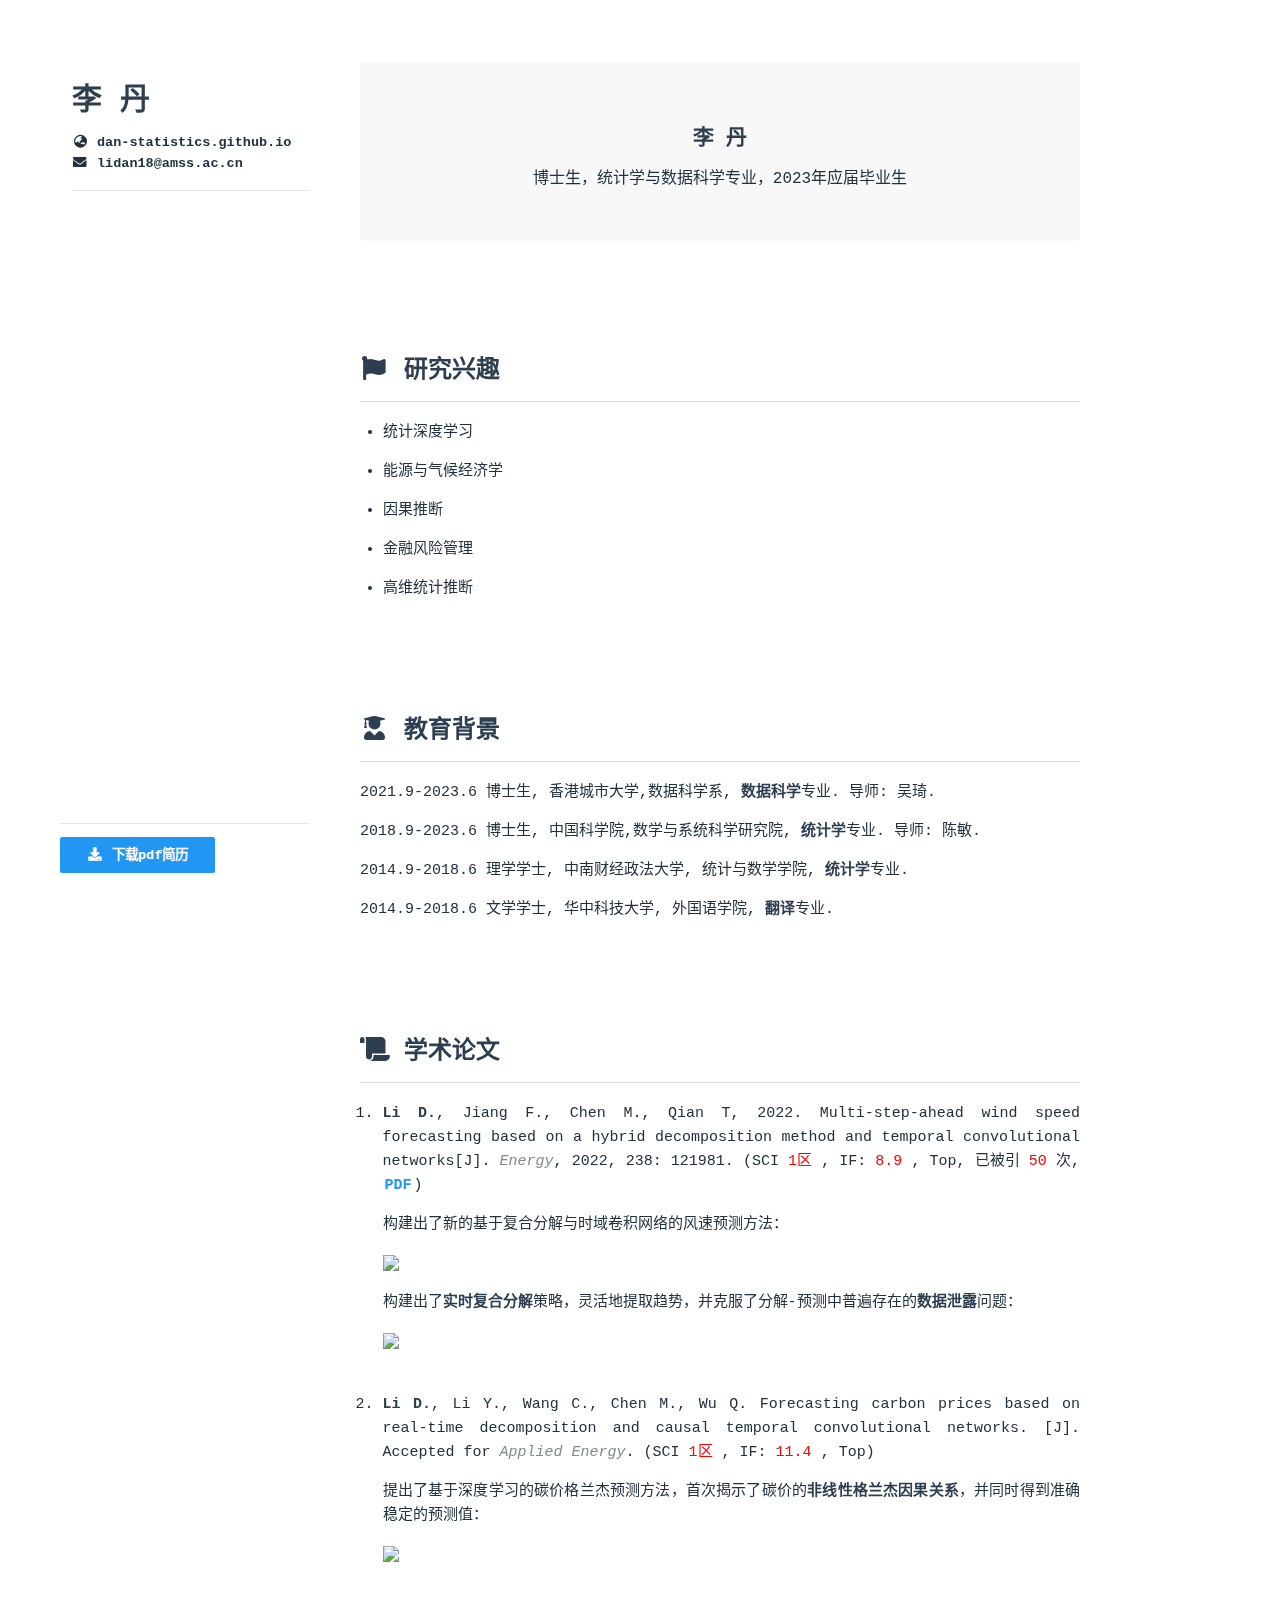
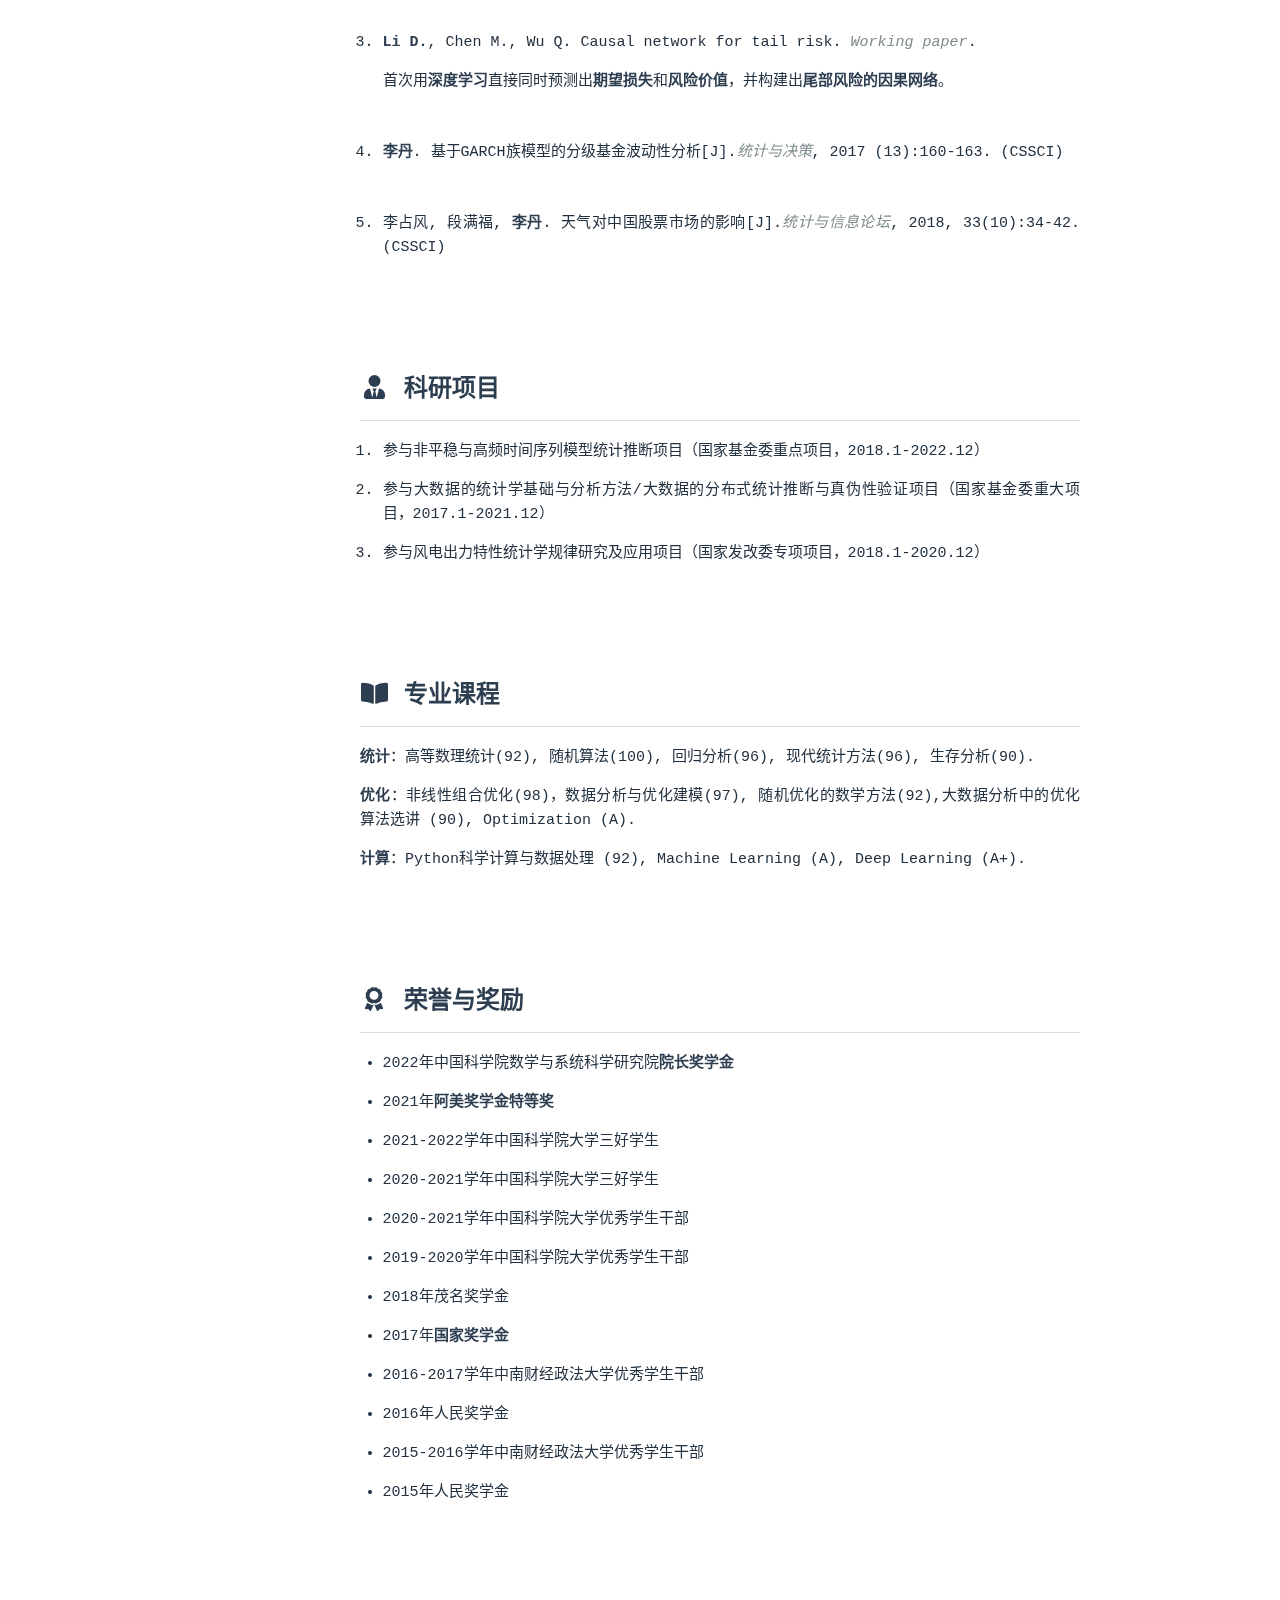
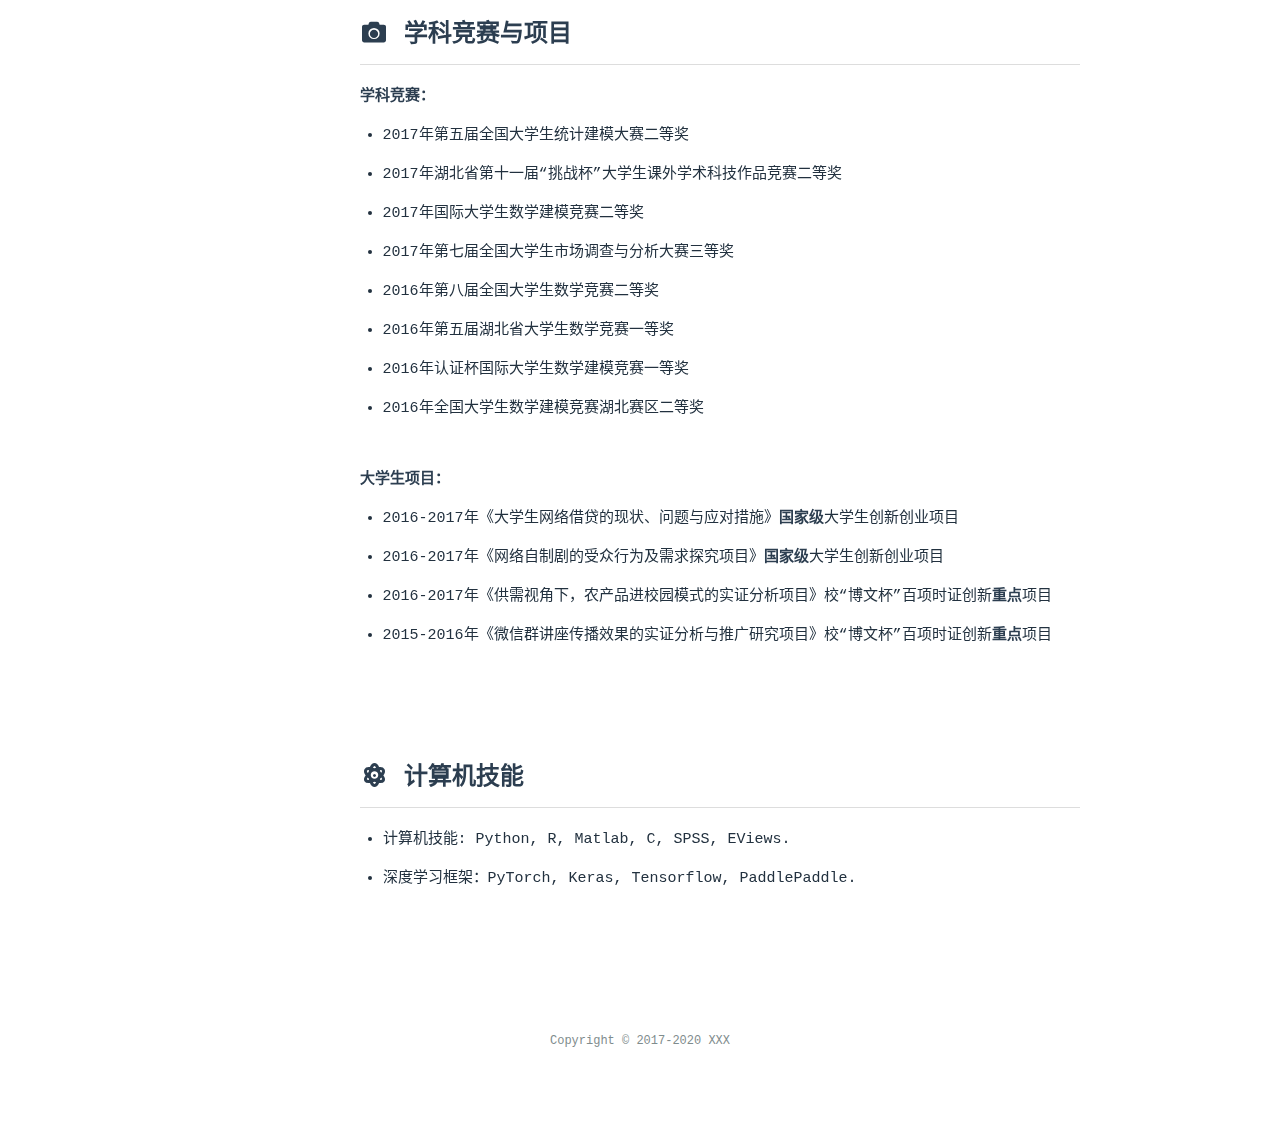
==== commit 30d5c58a: "update pages" ====
--- a/index.html
+++ b/index.html
@@ -1,2 +1 @@
-<!DOCTYPE html><html lang="zh-CN"><head><meta charset="utf-8"><meta name="robots" content="index,follow"><meta name="renderer" content="webkit"><meta name="force-rendering" content="webkit"><meta http-equiv="X-UA-Compatible" content="IE=Edge,chrome=1"><meta name="HandheldFriendly" content="True"><meta name="apple-mobile-web-app-capable" content="yes"><meta name="viewport" content="width=device-width,initial-scale=1,maximum-scale=1,user-scalable=no"><title>李 丹</title><meta name="keywords" content="简历"><meta name="description" content="博士生，统计学与数据科学专业，2023年应届毕业生"><meta name="theme-color" content="#FFFFFF"><meta name="msapplication-TileColor" content="#1BC3FB"><meta name="msapplication-config" content="https://cdn.jsdelivr.net/gh/xaoxuu/cdn-assets/favicon/browserconfig.xml"><link rel="shortcut icon" type="image/x-icon" href="https://cdn.jsdelivr.net/gh/xaoxuu/cdn-assets/favicon/favicon.ico"><link rel="icon" type="image/x-icon" sizes="32x32" href="https://cdn.jsdelivr.net/gh/xaoxuu/cdn-assets/favicon/favicon-32x32.png"><link rel="apple-touch-icon" type="image/png" sizes="180x180" href="https://cdn.jsdelivr.net/gh/xaoxuu/cdn-assets/favicon/apple-touch-icon.png"><link rel="mask-icon" color="#1BC3FB" href="https://cdn.jsdelivr.net/gh/xaoxuu/cdn-assets/favicon/safari-pinned-tab.svg"><link rel="manifest" href="https://cdn.jsdelivr.net/gh/xaoxuu/cdn-assets/favicon/site.webmanifest"><link rel="stylesheet" href="https://cdn.jsdelivr.net/npm/@fortawesome/fontawesome-free@5.12.1/css/all.min.css"><link rel="stylesheet" href="https://cdn.jsdelivr.net/npm/@fancyapps/fancybox@3.5/dist/jquery.fancybox.min.css"><link rel="stylesheet" href="/css/page.css"><meta name="generator" content="Hexo 5.3.0"></head><body class="docs"><div id="mobile-bar"><a class="menu-button fas fa-bars"></a><h2 class="nav-title">李 丹</h2><a class="menu-button right fas fa-download" target="_blank" rel="external nofollow noopener noreferrer" href="https://vc-dan.obs.cn-north-4.myhuaweicloud.com/Dan.pdf"></a></div><script src="https://cdn.jsdelivr.net/npm/vue@2.6/dist/vue.min.js"></script><script>Vue.config.productionTip=!1,window.PAGE_TYPE="resume"</script><div id="main" class="fix-sidebar"><div class="sidebar"><div class="sidebar-inner"><header class="header"><h2>李 丹</h2><div class="meta"><p><a target="_blank" rel="external nofollow noopener noreferrer" href="https://dan-statistics.github.io"><i class="fas fa-globe-asia fa-fw"></i>&nbsp;dan-statistics.github.io</a></p><p><a href="lidan18@amss.ac.cn"><i class="fas fa-envelope fa-fw"></i>&nbsp;lidan18@amss.ac.cn</a></p></div><hr><br></header><div class="list"><ul class="menu-root"><li><a href="/index.html" class="sidebar-link current"></a></li><li><a href="/en/index.html" class="sidebar-link current"></a></li></ul></div><div class="footer"><a class="button" target="_blank" rel="external nofollow noopener noreferrer" href="https://vc-dan.obs.cn-north-4.myhuaweicloud.com/Dan.pdf"><i class="fas fa-download fa-fw"></i> 下载pdf简历</a></div></div></div><div class="content with-sidebar"><div class="resume-header"><h1 class="resume-title">李 丹</h1><p class="description">博士生，统计学与数据科学专业，2023年应届毕业生</p></div><h2 id="研究兴趣"><a href="#研究兴趣" class="headerlink" title=" 研究兴趣"></a><i class="fas fa-flag"></i> 研究兴趣</h2><ul><li>深度学习</li></ul><ul><li>因果推断</li></ul><ul><li>金融风险管理</li></ul><ul><li>高维统计推断</li></ul><ul><li>能源与气候经济学</li></ul><h2 id="教育背景"><a href="#教育背景" class="headerlink" title=" 教育背景"></a><i class="fas fa-user-graduate"></i> 教育背景</h2><p>2021.9-2023.6 博士生, 香港城市大学,数据科学系, <strong>数据科学</strong>专业. 导师: 吴琦.</p><p>2018.9-2023.6 博士生, 中国科学院,数学与系统科学研究院, <strong>统计学</strong>专业. 导师: 陈敏.</p><p>2014.9-2018.6 理学学士, 中南财经政法大学, 统计与数学学院, <strong>统计学</strong>专业.</p><p>2014.9-2018.6 文学学士, 华中科技大学, 外国语学院, <strong>翻译</strong>专业.</p><h2 id="学术论文"><a href="#学术论文" class="headerlink" title=" 学术论文"></a><i class="fas fa-scroll"></i> 学术论文</h2><ol><li><p><strong>Li D.</strong>, Jiang F., Chen M., Qian T, 2022. Multi-step-ahead wind speed forecasting based on a hybrid decomposition method and temporal convolutional networks[J]. <em>Energy</em>, 2022, 238: 121981. (SCI <font color="red">1区 </font>, IF: <font color="red">8.9 </font>, Top, 已被引<font color="red"> 40余 </font>次, <a target="_blank" rel="external nofollow noopener noreferrer" href="https://doi.org/10.1016/j.energy.2021.121981">PDF</a>)</p><p>构建出了新的基于复合分解与时域卷积网络的风速预测方法：</p><img decoding="async" src="https://img.vim-cn.com/92/d570170f4f12e1ee829ca0e85a7dffeb77343a.svg" data-original="https://vc-dan.obs.cn-north-4.myhuaweicloud.com/Alg.jpeg" width="90%" div align="center"><br><p>构建出了<strong>实时复合分解</strong>策略，灵活地提取趋势，并克服了分解-预测中普遍存在的<strong>数据泄露</strong>问题：</p><img decoding="async" src="https://img.vim-cn.com/92/d570170f4f12e1ee829ca0e85a7dffeb77343a.svg" data-original="https://vc-dan.obs.cn-north-4.myhuaweicloud.com/Alg2.jpeg" width="90%" div align="center"><br><br></li><li><p><strong>Li D.</strong>, Li Y., Wang C., Chen M., Wu Q. Forecasting carbon prices based on real-time decomposition and causal temporal convolutional networks. [J]. Accepted for <em>Applied Energy</em>. (SCI <font color="red">1区 </font>, IF: <font color="red">11.4 </font>, Top)</p><p>提出了基于深度学习的碳价格兰杰预测方法，首次揭示了碳价的<strong>非线性格兰杰因果关系</strong>，并同时得到准确稳定的预测值：</p><img decoding="async" src="https://img.vim-cn.com/92/d570170f4f12e1ee829ca0e85a7dffeb77343a.svg" data-original="https://vc-dan.obs.cn-north-4.myhuaweicloud.com/Carbon_Alg.jpeg" width="90%" div align="center"></li></ol><br><br><ol start="3"><li><p><strong>Li D.</strong>, Chen M., Wu Q. Causal network for tail risk. <em>Working paper</em>.</p><p>首次用<strong>深度学习</strong>直接同时预测出<strong>期望损失</strong>和<strong>风险价值</strong>，并构建出<strong>尾部风险的因果网络</strong>。</p></li></ol><br><ol start="4"><li><strong>李丹</strong>. 基于GARCH族模型的分级基金波动性分析[J].<em>统计与决策</em>, 2017 (13):160-163. (CSSCI)</li></ol><br><ol start="5"><li>李占风, 段满福, <strong>李丹</strong>. 天气对中国股票市场的影响[J].<em>统计与信息论坛</em>, 2018, 33(10):34-42. (CSSCI)</li></ol><h2 id="科研项目"><a href="#科研项目" class="headerlink" title=" 科研项目"></a><i class="fas fa-user-tie"></i> 科研项目</h2><ol><li>参与非平稳与高频时间序列模型统计推断项目（国家基金委重点项目，2018.1-2022.12）</li></ol><ol start="2"><li>参与大数据的统计学基础与分析方法/大数据的分布式统计推断与真伪性验证项目（国家基金委重大项目，2017.1-2021.12）</li></ol><ol start="3"><li>参与风电出力特性统计学规律研究及应用项目（国家发改委专项项目，2018.1-2020.12）</li></ol><h2 id="专业课程"><a href="#专业课程" class="headerlink" title=" 专业课程"></a><i class="fas fa-book-open"></i> 专业课程</h2><p><strong>统计</strong>：⾼等数理统计(92), 随机算法(100), 回归分析(96), 现代统计⽅法(96), ⽣存分析(90).</p><p><strong>优化</strong>：⾮线性组合优化(98)，数据分析与优化建模(97), 随机优化的数学⽅法(92),⼤数据分析中的优化算法选讲 (90), Optimization (A).</p><p><strong>计算</strong>：Python科学计算与数据处理 (92), Machine Learning (A), Deep Learning (A+).</p><h2 id="荣誉与奖励"><a href="#荣誉与奖励" class="headerlink" title=" 荣誉与奖励"></a><i class="fas fa-award"></i> 荣誉与奖励</h2><ul><li><p>2022年中国科学院数学与系统科学研究院<strong>院长奖学⾦</strong></p></li><li><p>2021年<strong>阿美奖学⾦特等奖</strong></p></li><li><p>2021-2022学年中国科学院⼤学三好学⽣</p></li><li><p>2020-2021学年中国科学院⼤学三好学⽣</p></li><li><p>2020-2021学年中国科学院⼤学优秀学⽣⼲部</p></li><li><p>2019-2020学年中国科学院⼤学优秀学⽣⼲部</p></li><li><p>2018年茂名奖学⾦</p></li><li><p>2017年<strong>国家奖学⾦</strong></p></li><li><p>2016-2017学年中南财经政法⼤学优秀学⽣⼲部</p></li><li><p>2016年⼈民奖学⾦</p></li><li><p>2015-2016学年中南财经政法⼤学优秀学⽣⼲部</p></li><li><p>2015年⼈民奖学⾦</p></li></ul><h2 id="学科竞赛与项目"><a href="#学科竞赛与项目" class="headerlink" title=" 学科竞赛与项目"></a><i class="fas fa-camera"></i> 学科竞赛与项目</h2><p><strong>学科竞赛：</strong></p><ul><li><p>2017年第五届全国大学生统计建模大赛二等奖</p></li><li><p>2017年湖北省第十一届“挑战杯”大学生课外学术科技作品竞赛二等奖</p></li><li><p>2017年国际大学生数学建模竞赛二等奖</p></li><li><p>2017年第七届全国大学生市场调查与分析大赛三等奖</p></li><li><p>2016年第八届全国大学生数学竞赛二等奖</p></li><li><p>2016年第五届湖北省大学生数学竞赛一等奖</p></li><li><p>2016年认证杯国际大学生数学建模竞赛一等奖</p></li><li><p>2016年全国大学生数学建模竞赛湖北赛区二等奖</p></li></ul><br><p><strong>大学生项目：</strong></p><ul><li><p>2016-2017年《大学生网络借贷的现状、问题与应对措施》<strong>国家级</strong>大学生创新创业项目</p></li><li><p>2016-2017年《网络自制剧的受众行为及需求探究项目》<strong>国家级</strong>大学生创新创业项目</p></li><li><p>2016-2017年《供需视角下，农产品进校园模式的实证分析项目》校“博文杯”百项时证创新<strong>重点</strong>项目</p></li><li><p>2015-2016年《微信群讲座传播效果的实证分析与推广研究项目》校“博文杯”百项时证创新<strong>重点</strong>项目</p></li></ul><h2 id="计算机技能"><a href="#计算机技能" class="headerlink" title=" 计算机技能"></a><i class="fas fa-atom"></i> 计算机技能</h2><ul><li><p>计算机技能: Python, R, Matlab, C, SPSS, EViews.</p></li><li><p>深度学习框架：PyTorch, Keras, Tensorflow, PaddlePaddle.</p></li></ul></div></div><script src="https://cdn.jsdelivr.net/gh/xaoxuu/hexo-theme-resume@1.0.0/source/js/smooth-scroll.min.js"></script><footer id="footer"><p></p><p><a href="/">Copyright © 2017-2020 XXX</a></p><p></p></footer><script src="https://cdn.jsdelivr.net/npm/jquery@3.5/dist/jquery.min.js"></script><script src="https://cdn.jsdelivr.net/gh/xaoxuu/hexo-theme-resume@1.0.0/source/js/common.js"></script><script src="https://cdn.jsdelivr.net/gh/xaoxuu/hexo-theme-resume@1.0.0/source/js/css.escape.js"></script><script src="https://cdn.jsdelivr.net/gh/fancyapps/fancybox@3.5/dist/jquery.fancybox.min.js"></script><script>let LAZY_LOAD_IMAGE="[object Object]";$("body").find("fancybox").find("img").each(function(){var t=document.createElement("a");$(t).attr("data-fancybox","gallery"),$(t).attr("href",$(this).attr("src")),LAZY_LOAD_IMAGE&&$(t).attr("href",$(this).attr("data-original")),$(this).wrap(t)})</script><script>window.imageLazyLoadSetting={isSPA:!1,processImages:null}</script><script>window.addEventListener("load",function(){var t=/\.(gif|jpg|jpeg|tiff|png)$/i,r=/^data:image\/[a-z]+;base64,/;Array.prototype.slice.call(document.querySelectorAll("img[data-original]")).forEach(function(a){var e=a.parentNode;"A"===e.tagName&&(e.href.match(t)||e.href.match(r))&&(e.href=a.dataset.original)})})</script><script>!function(n){n.imageLazyLoadSetting.processImages=i;var e=n.imageLazyLoadSetting.isSPA,r=Array.prototype.slice.call(document.querySelectorAll("img[data-original]"));function i(){e&&(r=Array.prototype.slice.call(document.querySelectorAll("img[data-original]")));for(var t,a=0;a<r.length;a++)0<=(t=(t=r[a]).getBoundingClientRect()).bottom&&0<=t.left&&t.top<=(n.innerHeight||document.documentElement.clientHeight)&&function(){var e=r[a],t=e,n=function(){r=r.filter(function(t){return e!==t})},i=new Image,o=t.getAttribute("data-original");i.onload=function(){t.src=o,n()},i.src=o}()}i(),n.addEventListener("scroll",function(){var t=i,e=n;clearTimeout(t.tId),t.tId=setTimeout(function(){t.call(e)},500)})}(this)</script><script>'use strict';'serviceWorker'in navigator&&navigator.serviceWorker.register('service-worker.js').then(function(a){a.onupdatefound=function(){var b=a.installing;b.onstatechange=function(){switch(b.state){case'installed':navigator.serviceWorker.controller?console.log('New or updated content is available.'):console.log('Content is now available offline!');break;case'redundant':console.error('The installing service worker became redundant.');}}}}).catch(function(a){console.error('Error during service worker registration:',a)});
-</script></body></html>+<!DOCTYPE html><html lang="zh-CN"><head><meta charset="utf-8"><meta name="robots" content="index,follow"><meta name="renderer" content="webkit"><meta name="force-rendering" content="webkit"><meta http-equiv="X-UA-Compatible" content="IE=Edge,chrome=1"><meta name="HandheldFriendly" content="True"><meta name="apple-mobile-web-app-capable" content="yes"><meta name="viewport" content="width=device-width,initial-scale=1,maximum-scale=1,user-scalable=no"><title>李 丹</title><meta name="keywords" content="简历"><meta name="description" content="博士生，统计学与数据科学专业，2023年应届毕业生"><meta name="theme-color" content="#FFFFFF"><meta name="msapplication-TileColor" content="#1BC3FB"><meta name="msapplication-config" content="https://cdn.jsdelivr.net/gh/xaoxuu/cdn-assets/favicon/browserconfig.xml"><link rel="shortcut icon" type="image/x-icon" href="https://cdn.jsdelivr.net/gh/xaoxuu/cdn-assets/favicon/favicon.ico"><link rel="icon" type="image/x-icon" sizes="32x32" href="https://cdn.jsdelivr.net/gh/xaoxuu/cdn-assets/favicon/favicon-32x32.png"><link rel="apple-touch-icon" type="image/png" sizes="180x180" href="https://cdn.jsdelivr.net/gh/xaoxuu/cdn-assets/favicon/apple-touch-icon.png"><link rel="mask-icon" color="#1BC3FB" href="https://cdn.jsdelivr.net/gh/xaoxuu/cdn-assets/favicon/safari-pinned-tab.svg"><link rel="manifest" href="https://cdn.jsdelivr.net/gh/xaoxuu/cdn-assets/favicon/site.webmanifest"><link rel="stylesheet" href="https://cdn.jsdelivr.net/npm/@fortawesome/fontawesome-free@5.12.1/css/all.min.css"><link rel="stylesheet" href="https://cdn.jsdelivr.net/npm/@fancyapps/fancybox@3.5/dist/jquery.fancybox.min.css"><link rel="stylesheet" href="/css/page.css"><meta name="generator" content="Hexo 5.3.0"></head><body class="docs"><div id="mobile-bar"><a class="menu-button fas fa-bars"></a><h2 class="nav-title">李 丹</h2><a class="menu-button right fas fa-download" target="_blank" rel="external nofollow noopener noreferrer" href="https://vc-dan.obs.cn-north-4.myhuaweicloud.com/Dan.pdf"></a></div><script src="https://cdn.jsdelivr.net/npm/vue@2.6/dist/vue.min.js"></script><script>Vue.config.productionTip=!1,window.PAGE_TYPE="resume"</script><div id="main" class="fix-sidebar"><div class="sidebar"><div class="sidebar-inner"><header class="header"><h2>李 丹</h2><div class="meta"><p><a target="_blank" rel="external nofollow noopener noreferrer" href="https://dan-statistics.github.io"><i class="fas fa-globe-asia fa-fw"></i>&nbsp;dan-statistics.github.io</a></p><p><a href="lidan18@amss.ac.cn"><i class="fas fa-envelope fa-fw"></i>&nbsp;lidan18@amss.ac.cn</a></p></div><hr><br></header><div class="list"><ul class="menu-root"><li><a href="/index.html" class="sidebar-link current"></a></li><li><a href="/en/index.html" class="sidebar-link current"></a></li></ul></div><div class="footer"><a class="button" target="_blank" rel="external nofollow noopener noreferrer" href="https://vc-dan.obs.cn-north-4.myhuaweicloud.com/Dan.pdf"><i class="fas fa-download fa-fw"></i> 下载pdf简历</a></div></div></div><div class="content with-sidebar"><div class="resume-header"><h1 class="resume-title">李 丹</h1><p class="description">博士生，统计学与数据科学专业，2023年应届毕业生</p></div><h2 id="研究兴趣"><a href="#研究兴趣" class="headerlink" title=" 研究兴趣"></a><i class="fas fa-flag"></i> 研究兴趣</h2><ul><li><p>统计深度学习</p></li><li><p>能源与气候经济学</p></li><li><p>因果推断</p></li><li><p>金融风险管理</p></li><li><p>高维统计推断</p></li></ul><h2 id="教育背景"><a href="#教育背景" class="headerlink" title=" 教育背景"></a><i class="fas fa-user-graduate"></i> 教育背景</h2><p>2021.9-2023.6 博士生, 香港城市大学,数据科学系, <strong>数据科学</strong>专业. 导师: 吴琦.</p><p>2018.9-2023.6 博士生, 中国科学院,数学与系统科学研究院, <strong>统计学</strong>专业. 导师: 陈敏.</p><p>2014.9-2018.6 理学学士, 中南财经政法大学, 统计与数学学院, <strong>统计学</strong>专业.</p><p>2014.9-2018.6 文学学士, 华中科技大学, 外国语学院, <strong>翻译</strong>专业.</p><h2 id="学术论文"><a href="#学术论文" class="headerlink" title=" 学术论文"></a><i class="fas fa-scroll"></i> 学术论文</h2><ol><li><p><strong>Li D.</strong>, Jiang F., Chen M., Qian T, 2022. Multi-step-ahead wind speed forecasting based on a hybrid decomposition method and temporal convolutional networks[J]. <em>Energy</em>, 2022, 238: 121981. (SCI <font color="red">1区 </font>, IF: <font color="red">8.9 </font>, Top, 已被引<font color="red"> 50 </font>次, <a target="_blank" rel="external nofollow noopener noreferrer" href="https://doi.org/10.1016/j.energy.2021.121981">PDF</a>)</p><p>构建出了新的基于复合分解与时域卷积网络的风速预测方法：</p><img decoding="async" src="https://img.vim-cn.com/92/d570170f4f12e1ee829ca0e85a7dffeb77343a.svg" data-original="https://vc-dan.obs.cn-north-4.myhuaweicloud.com/Alg.jpeg" width="90%" div align="center"><br><p>构建出了<strong>实时复合分解</strong>策略，灵活地提取趋势，并克服了分解-预测中普遍存在的<strong>数据泄露</strong>问题：</p><img decoding="async" src="https://img.vim-cn.com/92/d570170f4f12e1ee829ca0e85a7dffeb77343a.svg" data-original="https://vc-dan.obs.cn-north-4.myhuaweicloud.com/Alg2.jpeg" width="90%" div align="center"><br><br></li><li><p><strong>Li D.</strong>, Li Y., Wang C., Chen M., Wu Q. Forecasting carbon prices based on real-time decomposition and causal temporal convolutional networks. [J]. Accepted for <em>Applied Energy</em>. (SCI <font color="red">1区 </font>, IF: <font color="red">11.4 </font>, Top)</p><p>提出了基于深度学习的碳价格兰杰预测方法，首次揭示了碳价的<strong>非线性格兰杰因果关系</strong>，并同时得到准确稳定的预测值：</p><img decoding="async" src="https://img.vim-cn.com/92/d570170f4f12e1ee829ca0e85a7dffeb77343a.svg" data-original="https://vc-dan.obs.cn-north-4.myhuaweicloud.com/Carbon_Alg.jpeg" width="90%" div align="center"></li></ol><br><br><ol start="3"><li><p><strong>Li D.</strong>, Chen M., Wu Q. Causal network for tail risk. <em>Working paper</em>.</p><p>首次用<strong>深度学习</strong>直接同时预测出<strong>期望损失</strong>和<strong>风险价值</strong>，并构建出<strong>尾部风险的因果网络</strong>。</p></li></ol><br><ol start="4"><li><strong>李丹</strong>. 基于GARCH族模型的分级基金波动性分析[J].<em>统计与决策</em>, 2017 (13):160-163. (CSSCI)</li></ol><br><ol start="5"><li>李占风, 段满福, <strong>李丹</strong>. 天气对中国股票市场的影响[J].<em>统计与信息论坛</em>, 2018, 33(10):34-42. (CSSCI)</li></ol><h2 id="科研项目"><a href="#科研项目" class="headerlink" title=" 科研项目"></a><i class="fas fa-user-tie"></i> 科研项目</h2><ol><li>参与非平稳与高频时间序列模型统计推断项目（国家基金委重点项目，2018.1-2022.12）</li></ol><ol start="2"><li>参与大数据的统计学基础与分析方法/大数据的分布式统计推断与真伪性验证项目（国家基金委重大项目，2017.1-2021.12）</li></ol><ol start="3"><li>参与风电出力特性统计学规律研究及应用项目（国家发改委专项项目，2018.1-2020.12）</li></ol><h2 id="专业课程"><a href="#专业课程" class="headerlink" title=" 专业课程"></a><i class="fas fa-book-open"></i> 专业课程</h2><p><strong>统计</strong>：⾼等数理统计(92), 随机算法(100), 回归分析(96), 现代统计⽅法(96), ⽣存分析(90).</p><p><strong>优化</strong>：⾮线性组合优化(98)，数据分析与优化建模(97), 随机优化的数学⽅法(92),⼤数据分析中的优化算法选讲 (90), Optimization (A).</p><p><strong>计算</strong>：Python科学计算与数据处理 (92), Machine Learning (A), Deep Learning (A+).</p><h2 id="荣誉与奖励"><a href="#荣誉与奖励" class="headerlink" title=" 荣誉与奖励"></a><i class="fas fa-award"></i> 荣誉与奖励</h2><ul><li><p>2022年中国科学院数学与系统科学研究院<strong>院长奖学⾦</strong></p></li><li><p>2021年<strong>阿美奖学⾦特等奖</strong></p></li><li><p>2021-2022学年中国科学院⼤学三好学⽣</p></li><li><p>2020-2021学年中国科学院⼤学三好学⽣</p></li><li><p>2020-2021学年中国科学院⼤学优秀学⽣⼲部</p></li><li><p>2019-2020学年中国科学院⼤学优秀学⽣⼲部</p></li><li><p>2018年茂名奖学⾦</p></li><li><p>2017年<strong>国家奖学⾦</strong></p></li><li><p>2016-2017学年中南财经政法⼤学优秀学⽣⼲部</p></li><li><p>2016年⼈民奖学⾦</p></li><li><p>2015-2016学年中南财经政法⼤学优秀学⽣⼲部</p></li><li><p>2015年⼈民奖学⾦</p></li></ul><h2 id="学科竞赛与项目"><a href="#学科竞赛与项目" class="headerlink" title=" 学科竞赛与项目"></a><i class="fas fa-camera"></i> 学科竞赛与项目</h2><p><strong>学科竞赛：</strong></p><ul><li><p>2017年第五届全国大学生统计建模大赛二等奖</p></li><li><p>2017年湖北省第十一届“挑战杯”大学生课外学术科技作品竞赛二等奖</p></li><li><p>2017年国际大学生数学建模竞赛二等奖</p></li><li><p>2017年第七届全国大学生市场调查与分析大赛三等奖</p></li><li><p>2016年第八届全国大学生数学竞赛二等奖</p></li><li><p>2016年第五届湖北省大学生数学竞赛一等奖</p></li><li><p>2016年认证杯国际大学生数学建模竞赛一等奖</p></li><li><p>2016年全国大学生数学建模竞赛湖北赛区二等奖</p></li></ul><br><p><strong>大学生项目：</strong></p><ul><li><p>2016-2017年《大学生网络借贷的现状、问题与应对措施》<strong>国家级</strong>大学生创新创业项目</p></li><li><p>2016-2017年《网络自制剧的受众行为及需求探究项目》<strong>国家级</strong>大学生创新创业项目</p></li><li><p>2016-2017年《供需视角下，农产品进校园模式的实证分析项目》校“博文杯”百项时证创新<strong>重点</strong>项目</p></li><li><p>2015-2016年《微信群讲座传播效果的实证分析与推广研究项目》校“博文杯”百项时证创新<strong>重点</strong>项目</p></li></ul><h2 id="计算机技能"><a href="#计算机技能" class="headerlink" title=" 计算机技能"></a><i class="fas fa-atom"></i> 计算机技能</h2><ul><li><p>计算机技能: Python, R, Matlab, C, SPSS, EViews.</p></li><li><p>深度学习框架：PyTorch, Keras, Tensorflow, PaddlePaddle.</p></li></ul></div></div><script src="https://cdn.jsdelivr.net/gh/xaoxuu/hexo-theme-resume@1.0.0/source/js/smooth-scroll.min.js"></script><footer id="footer"><p></p><p><a href="/">Copyright © 2017-2020 XXX</a></p><p></p></footer><script src="https://cdn.jsdelivr.net/npm/jquery@3.5/dist/jquery.min.js"></script><script src="https://cdn.jsdelivr.net/gh/xaoxuu/hexo-theme-resume@1.0.0/source/js/common.js"></script><script src="https://cdn.jsdelivr.net/gh/xaoxuu/hexo-theme-resume@1.0.0/source/js/css.escape.js"></script><script src="https://cdn.jsdelivr.net/gh/fancyapps/fancybox@3.5/dist/jquery.fancybox.min.js"></script><script>let LAZY_LOAD_IMAGE="[object Object]";$("body").find("fancybox").find("img").each(function(){var t=document.createElement("a");$(t).attr("data-fancybox","gallery"),$(t).attr("href",$(this).attr("src")),LAZY_LOAD_IMAGE&&$(t).attr("href",$(this).attr("data-original")),$(this).wrap(t)})</script><script>window.imageLazyLoadSetting={isSPA:!1,processImages:null}</script><script>window.addEventListener("load",function(){var t=/\.(gif|jpg|jpeg|tiff|png)$/i,r=/^data:image\/[a-z]+;base64,/;Array.prototype.slice.call(document.querySelectorAll("img[data-original]")).forEach(function(a){var e=a.parentNode;"A"===e.tagName&&(e.href.match(t)||e.href.match(r))&&(e.href=a.dataset.original)})})</script><script>!function(n){n.imageLazyLoadSetting.processImages=i;var e=n.imageLazyLoadSetting.isSPA,r=Array.prototype.slice.call(document.querySelectorAll("img[data-original]"));function i(){e&&(r=Array.prototype.slice.call(document.querySelectorAll("img[data-original]")));for(var t,a=0;a<r.length;a++)0<=(t=(t=r[a]).getBoundingClientRect()).bottom&&0<=t.left&&t.top<=(n.innerHeight||document.documentElement.clientHeight)&&function(){var e=r[a],t=e,n=function(){r=r.filter(function(t){return e!==t})},i=new Image,o=t.getAttribute("data-original");i.onload=function(){t.src=o,n()},i.src=o}()}i(),n.addEventListener("scroll",function(){var t=i,e=n;clearTimeout(t.tId),t.tId=setTimeout(function(){t.call(e)},500)})}(this)</script></body></html>--- a/css/page.css
+++ b/css/page.css
@@ -1,3 +1,3 @@
-/* build time:Mon Dec 05 2022 12:55:09 GMT+0800 (中国标准时间)*/
+/* build time:Tue Mar 14 2023 00:07:00 GMT+0800 (中国标准时间)*/
 @font-face{font-family:Courier;src:url(https://cdn.jsdelivr.net/gh/xaoxuu/cdn-fonts/Courier/Courier.dfont);font-weight:300}.gutter pre{color:rgba(0,0,0,.4)}pre{color:#444}pre .constant,pre .function .keyword{color:#0092db}pre .attribute,pre .keyword{color:#e96900}pre .literal,pre .number{color:#ae81ff}pre .change,pre .clojure .built_in,pre .flow,pre .lisp .title,pre .nginx .title,pre .tag,pre .tag .title,pre .tex .special,pre .winutils{color:#2973b7}pre .class .title{color:#2c3e50}pre .regexp,pre .symbol,pre .symbol .string,pre .value{color:#42b983}pre .title{color:#a6e22e}pre .type{color:#2395f3}pre .addition,pre .apache .cbracket,pre .apache .tag,pre .attr_selector,pre .built_in,pre .django .filter .argument,pre .django .template_tag,pre .django .variable,pre .envvar,pre .haskell .type,pre .javadoc,pre .preprocessor,pre .prompt,pre .pseudo,pre .ruby .class .parent,pre .smalltalk .array,pre .smalltalk .class,pre .smalltalk .localvars,pre .sql .aggregate,pre .stream,pre .string,pre .subst,pre .tag .value,pre .tex .command{color:#42b983}pre .apache .sqbracket,pre .comment,pre .deletion,pre .doctype,pre .java .annotation,pre .pi,pre .python .decorator,pre .shebang,pre .template_comment,pre .tex .formula{color:#888}pre .coffeescript .javascript,pre .javascript .xml,pre .tex .formula,pre .xml .cdata,pre .xml .css,pre .xml .javascript,pre .xml .vbscript{opacity:.5}body{font-family:Courier,Menlo,Monaco,"Helvetica Neue",Arial,sans-serif;font-size:15px;-webkit-font-smoothing:antialiased;-moz-osx-font-smoothing:grayscale;color:#22313f;background-color:#fff;margin:0}body.docs{padding-top:0}@media screen and (max-width:900px){body.docs{padding-top:0}}hr{border:0;border-radius:1px;border-bottom:1px solid rgba(0,0,0,.1)}a{text-decoration:none;color:#22313f}img{border:none}h1,h2,h3,h4,strong{font-weight:600;color:#2c3e50}code,pre{font-family:Menlo,Monaco,courier,monospace,Arial,sans-serif;font-size:.8em;-webkit-font-smoothing:initial;-moz-osx-font-smoothing:initial}code{color:#e96900;background-color:#ebf4fd;border:1px solid #bfdcf9;padding:3px 4px 1px 4px;margin:0 2px;border-radius:2px;word-break:break-all}em{color:#7f8c8d}.button{padding:.32em 2em;line-height:2em;border-radius:2px;display:inline-block;color:#fff;background-color:#2196f3;transition:all .15s ease;box-sizing:border-box}.button.white{background-color:#fff;color:#2196f3!important}.button.clear{background:rgba(0,0,0,0)}.button.gray{background-color:#999}.button:hover{color:#fff!important}.button.active,.button:hover{background:#0c82df;box-shadow:0 4px 8px rgba(0,0,0,.12),0 8px 16px rgba(0,0,0,.12),0 16px 32px rgba(0,0,0,.12)}.button:active{box-shadow:0 2px 4px rgba(0,0,0,.1)}.highlight{overflow-x:auto;background-color:#ebf4fd;padding:0;line-height:1.1em;border-radius:4px;position:relative}.highlight table,.highlight td,.highlight tr{width:100%;border-collapse:collapse;padding:0;margin:0}.highlight .gutter{width:1.5em;background:#d5e8fb}.highlight .gutter pre{text-align:right;padding:0 1em;background-color:rgba(0,0,0,0);line-height:1.5em}.highlight .code pre{background:#ebf4fd;padding:1.5em;line-height:1.5em;margin:0}.highlight .code .line{min-height:1.5em}.highlight .code.code:before{content:" ";position:absolute;top:0;right:0;color:rgba(0,0,0,.4);text-align:right;font-size:.75em;padding:5px 10px 0;line-height:15px;height:15px}.highlight.c .code:before{content:"C"}.highlight.swift .code:before{content:"SWIFT"}.highlight.objc .code:before{content:"OBJECTIVE-C"}.highlight.html .code:before{content:"HTML"}.highlight.js .code:before{content:"JS"}.highlight.bash .code:before{content:"BASH"}.highlight.shell .code:before{content:"SHELL"}.highlight.css .code:before{content:"CSS"}.highlight.stylus .code:before{content:"STYLUS"}.highlight.less .code:before{content:"LESS"}.highlight.java .code:before{content:"JAVA"}.highlight.python .code:before{content:"PYTHON"}.highlight.yaml .code:before{content:"YAML"}.hljs{background:0 0!important}#main{position:relative;z-index:1;padding:0 60px 30px;overflow-x:hidden}#nav .nav-link{cursor:pointer}#nav .nav-dropdown-container .nav-link:hover:not(.current){border-bottom:none}#nav .nav-dropdown-container:hover .nav-dropdown{display:block}#nav .nav-dropdown-container.ecosystem,#nav .nav-dropdown-container.language{margin-left:20px}#nav .nav-dropdown-container .arrow{pointer-events:none}#nav .nav-dropdown{display:none;box-sizing:border-box;max-height:calc(100vh - 60px);overflow-y:auto;position:absolute;top:100%;right:-15px;background-color:#fff;padding:10px 0;border:1px solid #ddd;border-bottom-color:#ccc;text-align:left;border-radius:4px;white-space:nowrap}#nav .nav-dropdown li{line-height:1.8em;margin:0;display:block}#nav .nav-dropdown li>ul{padding-left:0}#nav .nav-dropdown li:first-child h4{margin-top:0;padding-top:0;border-top:0}#nav .nav-dropdown a,#nav .nav-dropdown h4{padding:0 24px 0 20px}#nav .nav-dropdown h4{font-size:.78em;color:rgba(44,62,80,.45);margin:.45em 0 0;padding-top:.45em;border-top:1px solid #eee}#nav .nav-dropdown a{color:#3a5169;font-size:.95em;font-weight:700;display:block}#nav .nav-dropdown a:hover{color:#2196f3}#nav .arrow{display:inline-block;vertical-align:middle;margin-top:-1px;margin-left:6px;margin-right:-14px;width:0;height:0;border-left:4px solid transparent;border-right:4px solid transparent;border-top:5px solid #ccc}sup.beta.beta{font-size:.6em;margin-left:.7em;text-transform:uppercase;opacity:.6}@media print{body{color:#000}.highlight{padding:0;page-break-inside:avoid}.highlight .code pre{color:#000;background-color:#fff;border-style:solid;border-width:2px 2px 2px 2px;border-color:#e8e8e8;page-break-inside:avoid}h1,h2,h3,h4,h5{color:#000;page-break-after:avoid;page-break-before:avoid}img{page-break-inside:avoid}h2+p{page-break-before:avoid}a:link:after,a:visited:after{content:none}}#comments #valine_container .info{display:none}#footer{padding:40px 0 80px;color:#7f8c8d;text-align:center}#footer p{font-size:.8em}#footer a{color:#7f8c8d;transition:all .2s ease;-moz-transition:all .2s ease;-webkit-transition:all .2s ease;-o-transition:all .2s ease}#footer a:hover{color:#ff5722!important}#footer .social-wrapper{display:flex;justify-content:center;flex-wrap:wrap}#footer .social-wrapper a{position:relative;display:inline-block;text-align:center;display:flex;justify-content:center;align-items:center;flex-wrap:wrap;width:1.2em;height:1.2em;margin:4px;padding:.5em;border-radius:50%;background-color:transparent;transition:all .28s ease;-moz-transition:all .28s ease;-webkit-transition:all .28s ease;-o-transition:all .28s ease}#footer .social-wrapper a:hover{color:#2196f3;background-color:#e6f2fc}#header{background-color:#fff;height:40px;padding:10px 60px;position:relative;z-index:100;box-shadow:0 1px 1px rgba(0,0,0,.12),0 2px 2px rgba(0,0,0,.08)}body.docs #header{position:fixed;width:100%;top:0}body.docs #nav{position:fixed}#nav{list-style-type:none;margin:0;padding:0;position:absolute;right:30px;top:10px;height:40px;line-height:40px}#nav .break{display:none}#nav li{display:inline-block;position:relative;margin:0 .6em}#nav .seperator{margin:.3em;display:inline}#nav .nav-dropdown .nav-link.current,#nav .nav-dropdown .nav-link:hover{border-bottom:none}#nav .nav-dropdown .nav-link.current::after{content:"";width:0;height:0;border-left:5px solid #2196f3;border-top:3px solid transparent;border-bottom:3px solid transparent;position:absolute;top:50%;margin-top:-4px;left:8px}.nav-link{padding-bottom:3px;white-space:nowrap}.nav-link.current,.nav-link:hover{border-bottom:3px solid #2196f3}.nav-link.contribute,.nav-link.team{margin-left:10px}.new-label{position:absolute;top:3px;left:110%;background-color:#2196f3;color:#fff;line-height:16px;height:16px;font-size:9px;font-weight:700;font-family:Menlo,Monaco,courier,monospace,Arial,sans-serif;padding:1px 4px 0 6px;border-radius:4px}.search-query{height:30px;line-height:30px;box-sizing:border-box;padding:0 15px 0 30px;border:1px solid #e3e3e3;color:#2c3e50;outline:0;border-radius:15px;margin-right:10px;transition:border-color .2s ease;background:#fff url(/assets/img/search.png) 8px 5px no-repeat;background-size:20px;vertical-align:middle!important}.search-query:focus{border-color:#2196f3}#logo{display:inline-block;font-size:1.8em;line-height:40px;color:rgba(33,150,243,.9);font-family:Courier,Menlo,Monaco,"Helvetica Neue",Arial,sans-serif,cursive;font-weight:500}#logo img{vertical-align:middle;margin-right:6px;width:40px;height:40px;display:none}#mobile-bar{position:fixed;top:0;left:0;width:100%;height:54px;background-color:#fff;z-index:9;display:none;box-shadow:0 1px 2px rgba(0,0,0,.12);transition:all .5s ease;-moz-transition:all .5s ease;-webkit-transition:all .5s ease;-o-transition:all .5s ease}#mobile-bar .nav-title{font-family:Courier,Menlo,Monaco,"Helvetica Neue",Arial,sans-serif;font-size:1.1em;line-height:52px;color:#2c3e50;display:flex;margin:2px 54px 0 54px}#mobile-bar .menu-button{position:absolute;width:54px;height:54px;display:flex;align-items:center;justify-content:center;font-size:1.25em}#mobile-bar .menu-button.right{font-size:1.1em;top:0;right:0}#mobile-bar .logo{opacity:1;position:absolute;width:38px;height:38px;border-radius:50%;top:8px;right:16px;background-size:38px}#mobile-bar .logo img{width:38px;height:38px;border-radius:50%}@media print{#header{display:none}}.sidebar{position:absolute;top:0;left:0;bottom:0;overflow-x:hidden;overflow-y:auto;-webkit-overflow-scrolling:touch;-ms-overflow-style:none}.sidebar header{padding-top:60px;padding-left:12px}.sidebar header h2{margin-bottom:0;font-size:2em}.sidebar header .meta{margin:16px 0;font-size:.9em}.sidebar header p{margin:2px 0;line-height:1.4em;font-size:1em}.sidebar header a{margin:0;display:inline;transition:all .2s ease;-moz-transition:all .2s ease;-webkit-transition:all .2s ease;-o-transition:all .2s ease}.sidebar header a:hover{color:#ff5722!important}.sidebar a{font-weight:700;font-size:1em}.sidebar h2{margin-top:.2em}.sidebar p.job{margin-top:8px;font-weight:700;color:#2196f3}.sidebar ul{list-style-type:none;margin:0;line-height:1.5em;padding-left:1em}.sidebar ul a{font-weight:inherit;font-size:1.2em;transition:all .2s ease;-moz-transition:all .2s ease;-webkit-transition:all .2s ease;-o-transition:all .2s ease}.sidebar ul a:hover{color:#ff5722!important}.sidebar li{margin-top:.5em}.sidebar .sidebar-inner{width:250px;padding:8px 20px 60px 60px;margin-bottom:4em}.sidebar .sidebar-inner .footer{padding:1em 0 2em 0;bottom:0;position:fixed;background:#fff;width:inherit}.sidebar .version-select{vertical-align:middle;margin-left:5px}.sidebar .menu-root{padding-left:0;font-weight:700}.sidebar .menu-sub{font-size:.85em}.sidebar .menu-sub ul{font-weight:400}.sidebar .sidebar-link{color:#7f8c8d}.sidebar .sidebar-link.current{font-weight:600;color:#2196f3}.sidebar .sidebar-link.new:after{content:"NEW";display:inline-block;font-size:10px;font-weight:600;color:#fff;background-color:#2196f3;line-height:14px;padding:0 4px;border-radius:3px;margin-left:5px;vertical-align:middle;position:relative;top:-1px}.sidebar .sidebar-link:hover{border-bottom:2px solid #2196f3}.sidebar .section-link.active{font-weight:700;color:#2196f3}.sidebar .main-menu{margin-bottom:20px;display:none;padding-left:0}.sidebar .main-menu .seperator{background:#12f;display:none}.sidebar .nav-dropdown h4{font-weight:400;margin:0}@media screen and (max-width:900px){.sidebar{position:fixed;z-index:10;background-color:#fff;height:100%;top:0;left:0;box-shadow:1px 0 2px rgba(0,0,0,.08),2px 0 4px rgba(0,0,0,.08),4px 0 8px rgba(0,0,0,.06),8px 0 16px rgba(0,0,0,.06);transition:all .4s cubic-bezier(.4,0,0,1);-webkit-transform:translate(-280px,0);transform:translate(-280px,0)}.sidebar .sidebar-inner{padding:8px 8px 60px 16px;box-sizing:border-box}.sidebar .sidebar-inner .footer{display:none}.sidebar .sidebar-inner-index{padding:8px 8px 60px 16px}.sidebar .search-query{width:200px;margin-bottom:10px}.sidebar .main-menu{display:block}.sidebar .list{margin:0 auto}.sidebar.open{-webkit-transform:translate(0,0);transform:translate(0,0);width:280px}.sidebar.open .header{padding-top:30px}}@media print{.sidebar{display:none}}.content details h2{text-align:center;margin-top:0}.content .style-enforcement,.content .style-example,.content details{border-radius:4px;margin:1.6em 0;padding:1.6em}.content .style-enforcement h4,.content .style-example h4,.content details h4{margin-top:0}.content .style-enforcement figure:last-child,.content .style-enforcement p:last-child,.content .style-example figure:last-child,.content .style-example p:last-child,.content details figure:last-child,.content details p:last-child{margin-bottom:0;padding-bottom:0}.content .style-example h3{margin-top:2em}.content .style-example.example{background:rgba(136,136,136,.08)}.content .style-example.example h4{color:#6d6d6d}.content .style-example.example-bad{background:rgba(212,133,130,.08)}.content .style-example.example-bad h4{color:#a17471}.content .style-example.example-good{background:rgba(95,163,104,.08)}.content .style-example.example-good h4{color:#5c735f}.style-enforcement,details{background-color:rgba(136,136,136,.08)}details{display:block;position:relative}details:not([open]) summary::after{content:"..."}details:not([open]) summary:hover{background:rgba(255,255,255,.3)}summary{cursor:pointer;padding:1.6em;margin:-1.6em;outline:0}summary>h4{display:inline-block;margin:0}.style-enforcement table{width:100%;background-color:#ebf4fd;border-radius:4px}.style-enforcement td,.style-enforcement th{padding:.4em;text-align:center}.style-enforcement th{padding-bottom:.2em}.style-enforcement td{padding-top:.2em}.style-rule-tag{background-color:#ebf4fd;border-radius:4px;font-size:.9em;color:#5c735f;font-weight:600;text-transform:uppercase;padding:.1em .4em}a>.style-rule-tag{color:#2196f3}sup{text-transform:uppercase;font-size:.7em;margin-left:1em;pointer-events:all;position:absolute}[data-p="a"]{color:#6b2a2a}[data-p="b"]{color:#8c480a}[data-p="c"]{color:#2b5a99}[data-p="d"]{content:#3f536d}.readmore{background-color:#ebf4fd;padding:1em;border-radius:2px;color:#52a1f8;position:relative}.readmore a{margin:0 4px;width:100%;color:#52a1f8!important;position:relative;transition:all .2s ease;-moz-transition:all .2s ease;-webkit-transition:all .2s ease;-o-transition:all .2s ease}.readmore a:first-child{margin-left:0}.readmore a:hover{color:#ff5722!important}#header{transition:background-color .3s ease-in-out}.content{position:relative;padding:46px 0;max-width:720px;margin:0 auto;padding-left:40px;text-align:justify}.content.api>a:first-of-type>h2{margin-top:0;padding-top:0}.content.api ul{padding-left:1.25em;line-height:1.4em}.content.api ul p:not(.tip),.content.api ul ul{padding-bottom:0;margin:1.2em 0}.content .button{color:#fff}.content .button:hover{color:#fff!important}.content fancybox{display:flex}.content fancybox a{margin:0 1px}.content fancybox img{border-radius:2px}@media screen and (max-width:425px){.content fancybox a{margin:0 .5px}.content fancybox img{border-radius:1px}}.content img{max-width:100%}.content span.light{color:#7f8c8d}.content span.info{font-size:.85em;display:inline-block;vertical-align:middle;width:280px;margin-left:20px}.content h2,.content h3{pointer-events:none}.content h2 i,.content h3 i{text-align:center;width:28px;padding-right:2px}.content h2 a,.content h2 button,.content h3 a,.content h3 button{pointer-events:auto;color:#2c3e50}.content h2:before,.content h3:before{content:"";display:block;visibility:hidden;height:24px}.content h2{margin:3.5em 0 .8em;padding-bottom:.7em;border-bottom:1px solid #ddd;font-size:1.6em}@media screen and (max-width:425px){.content h2{font-size:1.4em}}.content h2 a{color:#2c3e50}.content h3{margin:3rem 0 0;line-height:1.2;position:relative;font-size:1.4em}@media screen and (max-width:425px){.content h3{font-size:1.3em}}.content h3 a,.content h3 button{color:#2196f3}.content h3>a:before{color:#2196f3;position:absolute;left:-.7em;padding-right:.5em;font-size:1.2em;line-height:1;font-weight:700}.content h2+h3{margin-top:0}.content h4{margin:2rem 0 0;color:#22313f;font-size:16px}.content figure{margin:1.2em 0}.content ol,.content p,.content ul{line-height:1.6em;position:relative;z-index:1}.content ol,.content ul{padding-left:1.5em;position:inherit}.content ol.center,.content ul.center{justify-content:center}.content ol.pure,.content ul.pure{padding:0;display:flex;flex-wrap:wrap;align-items:stretch}.content ol.pure li,.content ul.pure li{margin:8px;display:flex;width:86px;flex-direction:column;align-items:stretch;vertical-align:middle;text-align:center;font-size:.8em;line-height:1.2em;overflow:hidden}.content ol.pure li a,.content ul.pure li a{display:flex;flex-direction:column;align-items:center;text-align:center;color:#2c3e50}.content ol.pure li img,.content ul.pure li img{margin-bottom:8px}.content ol.pure.rounded img,.content ul.pure.rounded img{border-radius:25%}.content ol.pure.circle img,.content ul.pure.circle img{border-radius:50%}@media screen and (max-width:900px){.content ol.pure.about,.content ul.pure.about{justify-content:center}}.content i.fa-fw{text-align:justify}.content a{word-break:break-all;color:#2196f3;font-weight:600;transition:all .2s ease;-moz-transition:all .2s ease;-webkit-transition:all .2s ease;-o-transition:all .2s ease}.content a:hover{color:#ff5722!important}.content blockquote{margin:16px 0;padding:16px;border-left:4px solid #2196f3;background-color:#e6f2fc;border-radius:4px}.content blockquote p{margin-left:0;margin-bottom:0;padding-bottom:0}.content blockquote p:first-child{margin-top:0}.content iframe{margin:1em 0}.content>table{word-break:break-all;border-spacing:0;border-collapse:collapse;margin:1.2em auto;width:100%;overflow-x:auto}.content>table td,.content>table th{line-height:1.5em;padding:.4em .8em;border:none;border:1px solid #ddd}.content>table td div:before,.content>table th div:before{display:inline-block;font:normal normal normal 14px/1 FontAwesome;font-size:inherit;text-rendering:auto;-webkit-font-smoothing:antialiased;width:20px;height:16px;text-align:center}.content>table td div a,.content>table th div a{color:inherit}.content>table td div a:hover,.content>table th div a:hover{color:inherit!important;text-decoration:underline}.content>table td div.unknown,.content>table th div.unknown{color:#ffbd2d}.content>table td div.unknown:before,.content>table th div.unknown:before{content:"\f0ac"}.content>table td div.unsafe,.content>table th div.unsafe{color:#ff6058}.content>table td div.unsafe:before,.content>table th div.unsafe:before{content:"\f059"}.content>table td div.safe,.content>table th div.safe{color:#28c940}.content>table td div.safe:before,.content>table th div.safe:before{content:"\f023"}.content>table td div.plain:before,.content>table th div.plain:before{content:"";width:0}.content>table td div.safe.apple:before,.content>table th div.safe.apple:before{content:"\f179"}.content>table td div.safe.google:before,.content>table th div.safe.google:before{content:"\f1a0"}.content>table td div.safe.local:before,.content>table th div.safe.local:before{content:"\f07c"}.content>table td div.safe.github:before,.content>table th div.safe.github:before{content:"\f09b"}.content>table th{font-weight:700;text-align:left}.content>table th,.content>table tr:nth-child(2n){background-color:#f8f8f8}.content>table th code,.content>table tr:nth-child(2n) code{background-color:#efefef}.content p.success,.content p.tip{margin:16px 0;padding:16px;border-left-width:4px;border-left-style:solid;background-color:#f8f8f8;position:relative;border-bottom-right-radius:4px;border-top-right-radius:4px}.content p.success:before,.content p.tip:before{position:absolute;top:16px;left:-12px;color:#fff;width:20px;height:20px;border-radius:100%;text-align:center;line-height:22px;font-family:FontAwesome;font-size:12px}.content p.success code,.content p.tip code{background-color:#efefef}.content p.success em,.content p.tip em{color:#22313f}.content p.tip{border-left-color:#fe5f58;background-color:rgba(254,237,236,.5)}.content p.tip:before{content:"\f12a";background-color:#fe5f58}.content p.success{border-left-color:#3dc550;background-color:rgba(233,247,235,.5)}.content p.success:before{content:"\f00c";background-color:#3dc550}.content p .flex{display:flex}.content p .flex a{margin:0 4px}.content p .flex.around{justify-content:space-around}.content p .flex.start{justify-content:flex-start}.content p .flex.end{justify-content:flex-end}.content p .flex.center{justify-content:center}.content p .flex.between{justify-content:space-between}.content .readmore a,.content .readmore i,.content p a,.content p i{margin:0 2px;text-align:center}.content .readmore a,.content p a{margin:0 2px}.content .readmore i{width:18px}.guide-links{margin-top:2em;height:1em}.footer{color:#7f8c8d;margin-top:2em;padding-top:2em;border-top:1px solid #e5e5e5;font-size:.9em}#main.fix-sidebar{position:static}#main.fix-sidebar .sidebar{position:fixed}@media screen and (min-width:1590px){#header{background-color:rgba(255,255,255,.8)}}@media screen and (min-width:1300px){.content{padding-left:150px}}@media screen and (max-width:1300px){.content.with-sidebar{margin-left:260px}#ad{z-index:1;position:relative;padding:0;bottom:0;right:0;float:right;padding:0 0 20px 30px}}@media screen and (max-width:900px){body{-webkit-text-size-adjust:none;font-size:15px}#header{display:none}#logo{display:none}.nav-link{padding-bottom:1px}.nav-link.current,.nav-link:hover{border-bottom:2px solid #2196f3}#mobile-bar{display:block}#main{padding:2em 1.4em 0}.highlight pre{padding:1.2em 1em}.content{padding-left:0}.content.with-sidebar{margin:auto}.content h2:before,.content h3:before{content:"";display:block;visibility:hidden;height:70px}.content h2:before,.content h3:before{margin-top:-70px}.footer{margin-left:0;text-align:center}}@media screen and (max-width:560px){#downloads{text-align:center;margin-bottom:25px}#downloads .info{margin-top:5px;margin-left:0}iframe{margin:0!important}}@media print{.footer{display:none}.content{padding-left:0}.content p{line-height:1.35em}.content p.tip{background-color:#fff;border:2px solid #e8e8e8;border-left:4px solid #f66}}[data-p=blue]{color:#52a1f8}[data-p=green]{color:#3dc550}[data-p=yellow]{color:#ffbd2b}[data-p=red]{color:#fe5f58}.content .resume-header{display:block;margin:16px 0;padding:32px 16px;background:#f8f8f8;border-radius:4px}.content .resume-header h1{margin-top:32px;line-height:1.2;position:relative;font-size:1.4em;text-align:center}.content .resume-header .description{text-align:center;font-size:16px}.content .resume-header .social-btns{text-align:center}.content .resume-header .social-btns .social-link{padding:4px 8px;margin:0 8px;border-radius:2px}.content img.avatar{width:80px;height:80px;display:block;margin:16px auto;margin-top:16px;border-radius:50%}.content p[subtitle]{margin-top:8px}.content p[center]{text-align:center}.content btns{display:flex;flex-wrap:wrap;margin:16px 0;justify-content:flex-start;align-items:flex-start}@media screen and (max-width:500px){.content btns{justify-content:space-between}}.content btns a{transition:all .28s ease;-moz-transition:all .28s ease;-webkit-transition:all .28s ease;-o-transition:all .28s ease;margin:0;display:flex;justify-content:flex-start;align-content:center;align-items:center;flex-direction:column;line-height:1.5;padding:8px 12px;text-align:center;font-size:12.5px;min-width:48px;width:10%;border-radius:0;color:#34495e}@media screen and (max-width:425px){.content btns a{width:calc(100% * .3 - 32px)}}@media screen and (max-width:320px){.content btns a{width:calc(100% * .5 - 32px)}}.content btns a>img:first-child{transition:all .28s ease;-moz-transition:all .28s ease;-webkit-transition:all .28s ease;-o-transition:all .28s ease;height:48px;width:48px;margin:16px 8px 8px 8px;background:#fff;line-height:60px;font-size:28px;box-shadow:0 1px 1px rgba(0,0,0,.12),0 2px 2px rgba(0,0,0,.08)}.content btns a img{margin:.4em auto}.content btns a:hover{text-decoration:none;border-radius:8px;background:rgba(255,87,34,.15)}.content btns a:hover>img:first-child{transform:scale(1.1) translateY(-8px);box-shadow:0 4px 8px rgba(0,0,0,.12),0 8px 16px rgba(0,0,0,.12),0 16px 32px rgba(0,0,0,.12)}.content btns[circle]>a>img:first-child{border-radius:24px}.content btns[rounded]>a>img:first-child{border-radius:12px}.content div.time{margin-top:2px;margin-bottom:16px}.content div.time span{font-weight:600;font-size:14px;opacity:.75}.content span.keyword{margin-right:12px;font-weight:700;color:#ff5722;font-size:15px}.content span.keyword:before{content:'#';opacity:.5}.resume-footer{margin-top:120px;padding:10px 0;color:#7f8c8d}.resume-footer p{font-size:.9em}.resume-footer a{color:#7f8c8d;transition:all .2s ease;-moz-transition:all .2s ease;-webkit-transition:all .2s ease;-o-transition:all .2s ease;text-decoration:underline}.resume-footer a:hover{color:#ff5722!important}
 /* rebuild by neat */